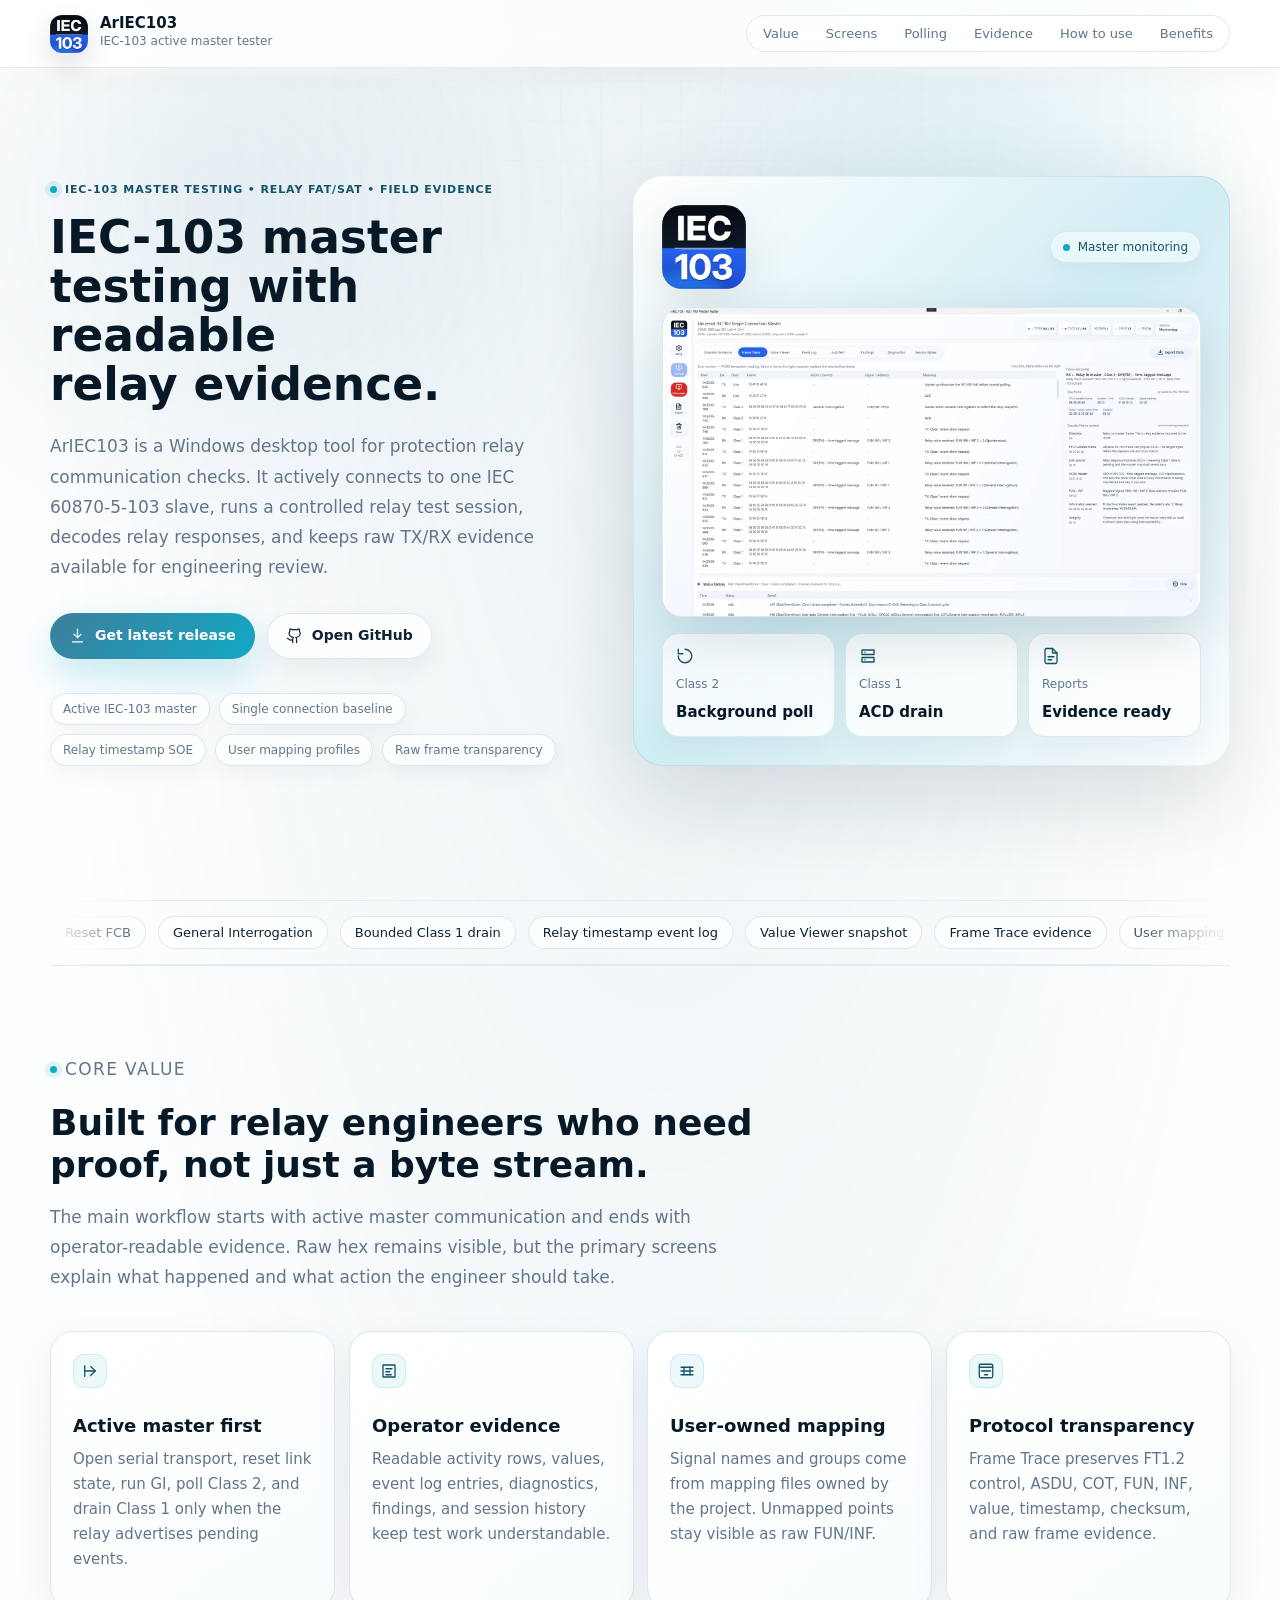
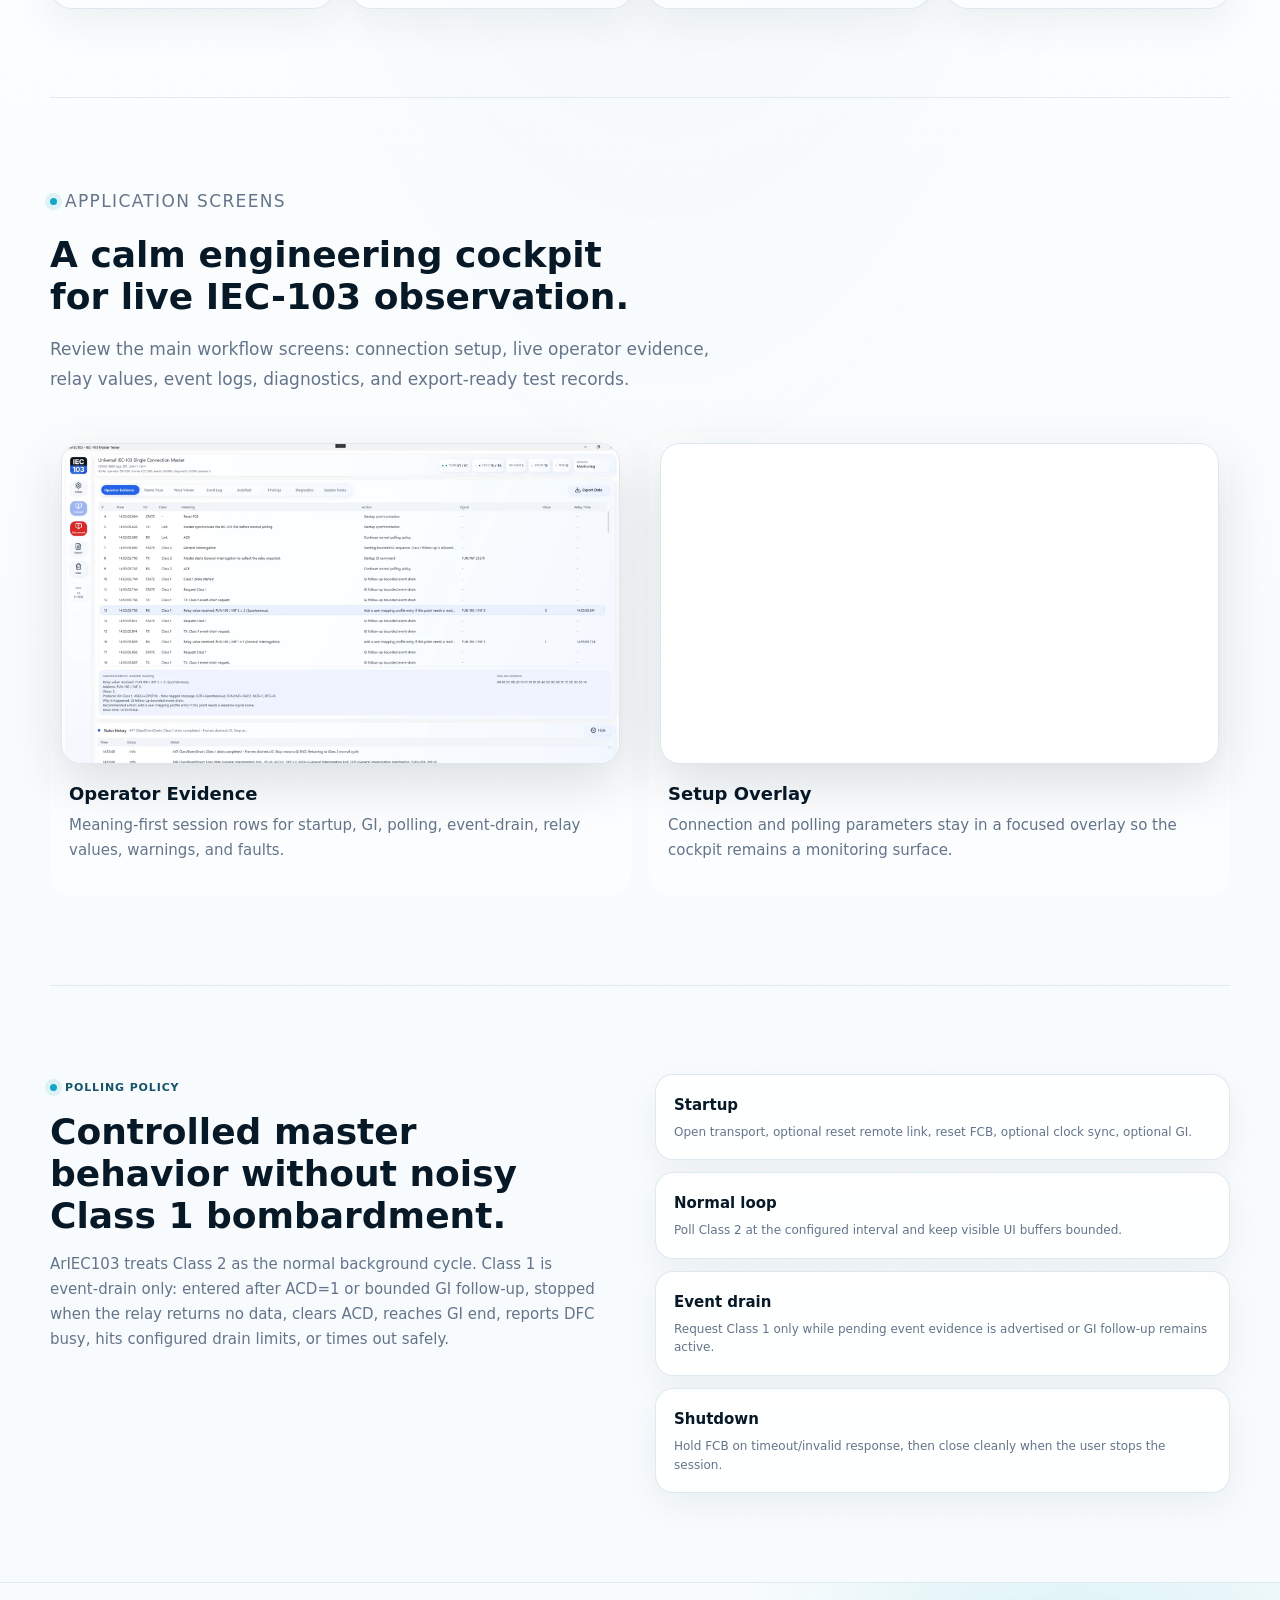
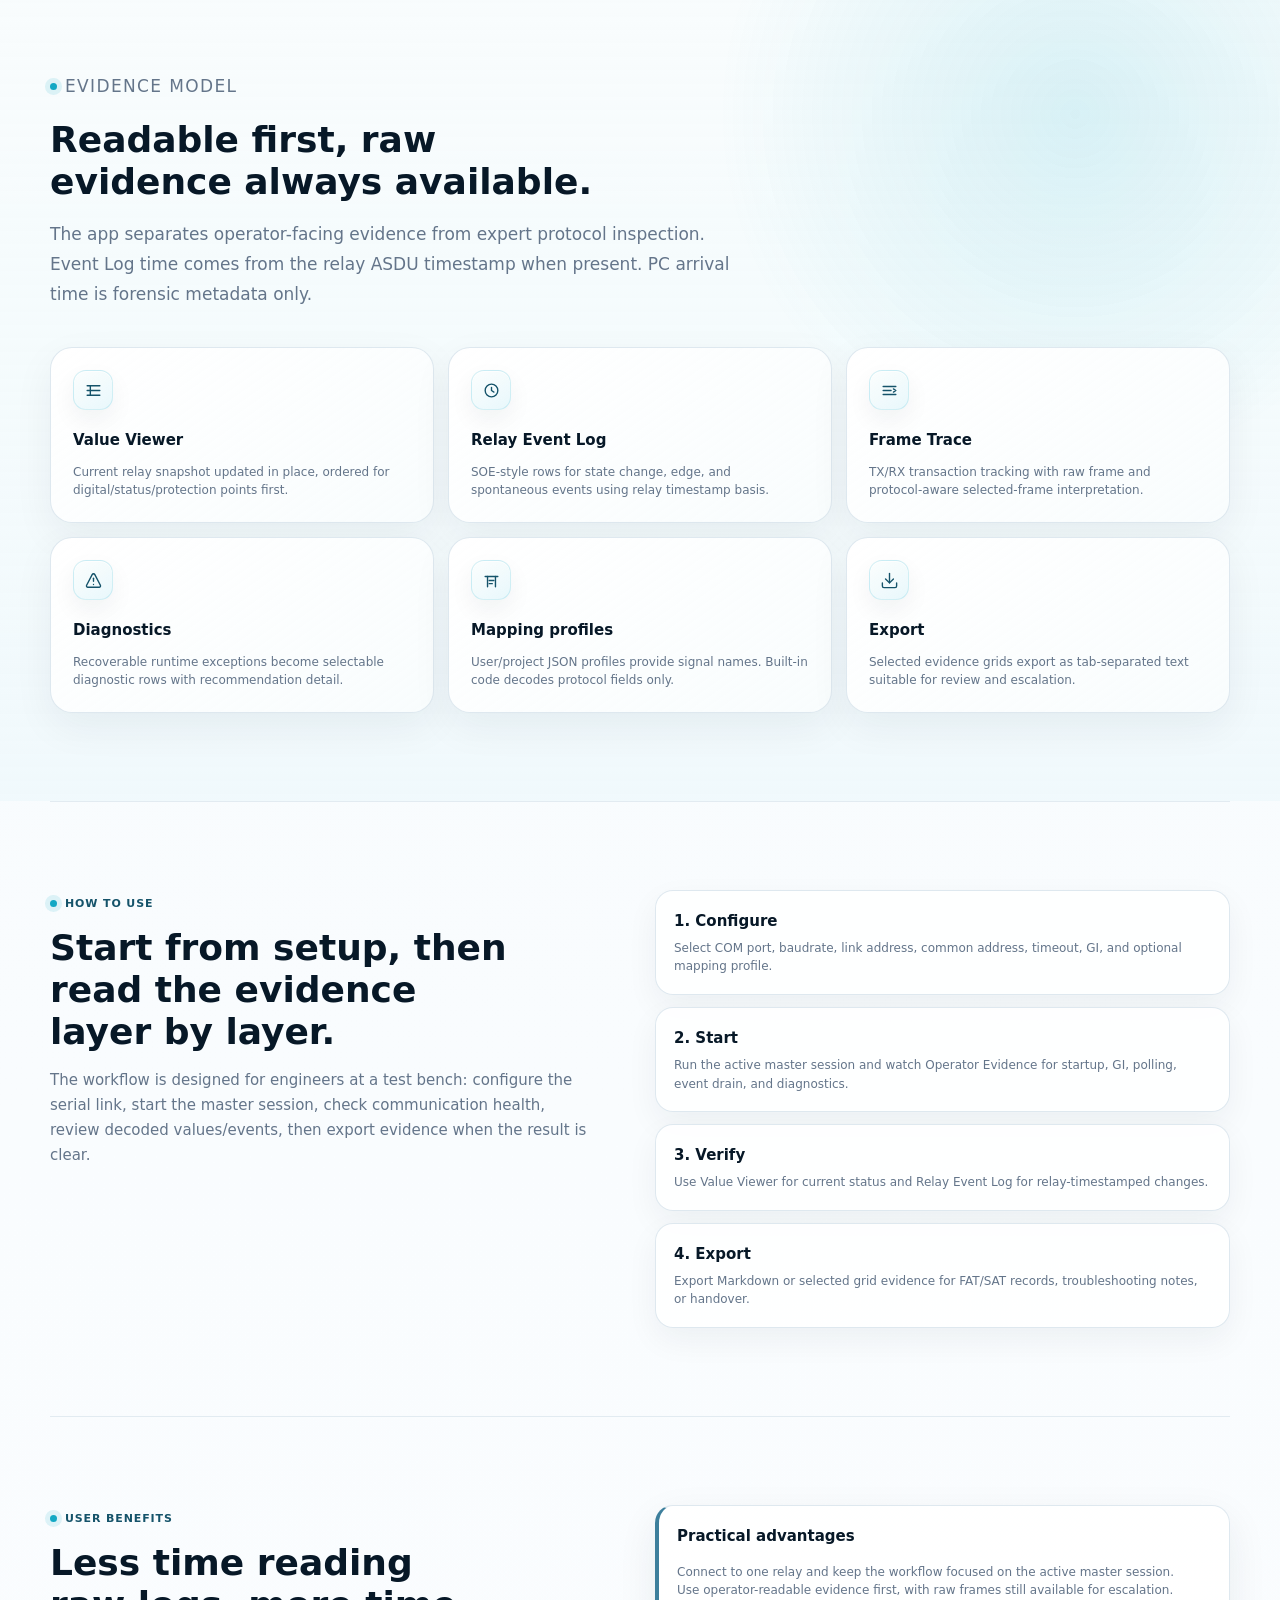
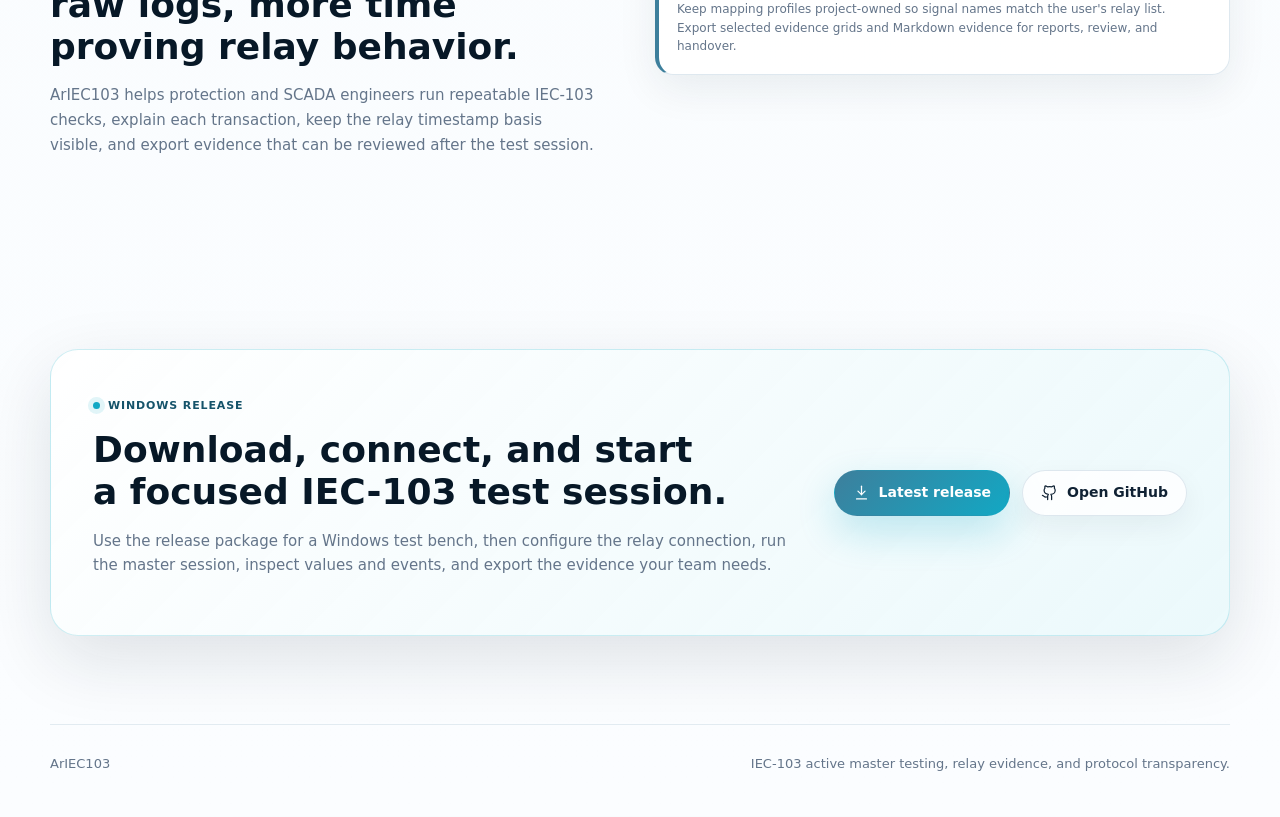
==== docs/index.html @ ba6af194 "fix deploy github" ====
<!-- Copyright 2026 Ari Sulistiono
     SPDX-License-Identifier: Apache-2.0 -->
<!doctype html>
<html lang="en">
  <head>
    <meta charset="utf-8" />
    <meta name="viewport" content="width=device-width, initial-scale=1" />
    <title>ArIEC103 IEC 60870-5-103 Active Master Tester | MasArray</title>
    <meta
      name="description"
      content="IEC 60870-5-103 active master tester and analyzer for protection relay FAT/SAT evidence, controlled polling, user mapping, readable event logs, and raw protocol transparency."
    />
    <meta name="author" content="MasArray" />
    <meta name="creator" content="MasArray" />
    <meta name="publisher" content="MasArray" />
    <meta name="robots" content="index, follow, max-image-preview:large" />
    <meta name="theme-color" content="#0b6f86" />
    <meta name="application-name" content="ArIEC103" />
    <link rel="icon" href="assets/brand/iec103-icon.png" />
    <link rel="apple-touch-icon" href="assets/brand/iec103-icon.png" />
    <meta property="og:type" content="website" />
    <meta property="og:site_name" content="ArIEC103" />
    <meta property="og:title" content="ArIEC103 IEC 60870-5-103 Active Master Tester" />
    <meta property="og:description" content="IEC-103 master testing with readable operator evidence, relay timestamped event logs, frame trace transparency, and user-owned mapping profiles." />
    <meta property="og:image" content="assets/screenshots/ariec103-screen-02.webp" />
    <meta name="twitter:card" content="summary_large_image" />
    <meta name="twitter:title" content="ArIEC103 Active IEC-103 Master Tester" />
    <meta name="twitter:description" content="IEC-103 active master tester and analyzer for relay FAT/SAT evidence." />
    <meta name="twitter:image" content="assets/screenshots/ariec103-screen-02.webp" />
    <link rel="stylesheet" href="styles.css" />
    <script src="script.js" defer></script>
    <script type="application/ld+json">
      {
        "@context": "https://schema.org",
        "@type": "SoftwareApplication",
        "name": "ArIEC103",
        "alternateName": "IEC 60870-5-103 Active Master Tester",
        "description": "IEC 60870-5-103 active master tester and analyzer for protection relay communication checks, FAT/SAT evidence, user mapping profiles, readable event logs, and raw frame transparency.",
        "url": "https://masarray.github.io/ArIEC103/",
        "codeRepository": "https://github.com/masarray/ArIEC103",
        "downloadUrl": "https://github.com/masarray/ArIEC103/releases/latest",
        "operatingSystem": "Windows",
        "applicationCategory": "DeveloperApplication",
        "license": "https://github.com/masarray/ArIEC103/blob/main/LICENSE",
        "author": {
          "@type": "Organization",
          "name": "MasArray",
          "url": "https://github.com/masarray"
        },
        "publisher": {
          "@type": "Organization",
          "name": "MasArray",
          "url": "https://github.com/masarray"
        },
        "offers": {
          "@type": "Offer",
          "price": "0",
          "priceCurrency": "USD",
          "url": "https://github.com/masarray/ArIEC103/releases/latest"
        },
        "screenshot": [
          "https://masarray.github.io/ArIEC103/assets/screenshots/ariec103-screen-02.webp",
          "https://masarray.github.io/ArIEC103/assets/screenshots/ariec103-screen-01.webp",
          "https://masarray.github.io/ArIEC103/assets/screenshots/ariec103-screen-05.webp"
        ],
        "keywords": [
          "IEC 60870-5-103 tester",
          "IEC-103 master tester",
          "protection relay FAT",
          "SCADA protocol analyzer",
          "FT1.2 frame trace",
          "relay event log",
          "IEC-103 protocol tool"
        ]
      }
    </script>
  </head>
  <body>
    <div class="ambient-grid" aria-hidden="true"></div>
    <header class="site-header">
      <a class="brand" href="#top" aria-label="ArIEC103 home">
        <img src="assets/brand/iec103-icon.png" width="44" height="44" alt="" />
        <span>
          <strong>ArIEC103</strong>
          <small>IEC-103 active master tester</small>
        </span>
      </a>
      <nav class="nav-links" aria-label="Main navigation">
        <a href="#value">Value</a>
        <a href="#screens">Screens</a>
        <a href="#polling">Polling</a>
        <a href="#evidence">Evidence</a>
        <a href="#how-to-use">How to use</a>
        <a href="#benefits">Benefits</a>
      </nav>
    </header>

    <main id="top">
      <section class="hero">
        <div class="hero-copy reveal">
          <p class="eyebrow">IEC-103 master testing &bull; relay FAT/SAT &bull; field evidence</p>
          <h1>IEC-103 master testing with readable relay evidence.</h1>
          <p class="lead">
            ArIEC103 is a Windows desktop tool for protection relay communication checks.
            It actively connects to one IEC 60870-5-103 slave, runs a controlled
            relay test session, decodes relay responses, and keeps raw TX/RX
            evidence available for engineering review.
          </p>
          <div class="hero-actions">
            <a class="button primary" href="https://github.com/masarray/ArIEC103/releases/latest">
              <svg class="button-icon" viewBox="0 0 24 24" aria-hidden="true"><path d="M12 3v12"/><path d="m7 10 5 5 5-5"/><path d="M5 21h14"/></svg>
              <span>Get latest release</span>
            </a>
            <a class="button secondary" href="https://github.com/masarray/ArIEC103">
              <svg class="button-icon" viewBox="0 0 24 24" aria-hidden="true"><path d="M15 22v-4a4.8 4.8 0 0 0-1-3.5c3 0 6-2 6-5.5a4.4 4.4 0 0 0-1.2-3.1 4.1 4.1 0 0 0-.1-3.1s-1-.3-3.4 1.2a11.5 11.5 0 0 0-6.2 0C6.7 2.5 5.7 2.8 5.7 2.8a4.1 4.1 0 0 0-.1 3.1A4.4 4.4 0 0 0 4.4 9c0 3.5 3 5.5 6 5.5A4.8 4.8 0 0 0 9.4 18v4"/><path d="M9 18c-4.5 2-5-2-7-2"/></svg>
              <span>Open GitHub</span>
            </a>
          </div>
          <div class="trust-strip" aria-label="Core product capabilities">
            <span>Active IEC-103 master</span>
            <span>Single connection baseline</span>
            <span>Relay timestamp SOE</span>
            <span>User mapping profiles</span>
            <span>Raw frame transparency</span>
          </div>
        </div>

        <aside class="hero-panel reveal delay-1 interactive-surface" aria-label="ArIEC103 application preview">
          <div class="hero-panel-top">
            <img class="panel-logo" src="assets/brand/iec103-icon.png" width="120" height="120" alt="ArIEC103 logo" />
            <span class="live-pill">Master monitoring</span>
          </div>
          <button class="screen-frame featured-screen zoom-trigger" type="button" data-full="assets/screenshots/ariec103-screen-02.webp" data-title="Line Monitor Cockpit">
            <img src="assets/screenshots/ariec103-screen-02.webp" width="1800" height="1080" alt="ArIEC103 line monitor cockpit screenshot" decoding="async" fetchpriority="high" />
          </button>
          <div class="metric-row">
            <div><svg class="metric-icon" viewBox="0 0 24 24" aria-hidden="true"><path d="M3 12a9 9 0 1 0 9-9"/><path d="M3 3v6h6"/></svg><span>Class 2</span><strong>Background poll</strong></div>
            <div><svg class="metric-icon" viewBox="0 0 24 24" aria-hidden="true"><path d="M4 4h16v6H4z"/><path d="M4 14h16v6H4z"/><path d="M8 7h.01"/><path d="M8 17h.01"/></svg><span>Class 1</span><strong>ACD drain</strong></div>
            <div><svg class="metric-icon" viewBox="0 0 24 24" aria-hidden="true"><path d="M14 2H6a2 2 0 0 0-2 2v16a2 2 0 0 0 2 2h12a2 2 0 0 0 2-2V8z"/><path d="M14 2v6h6"/><path d="M8 13h8"/><path d="M8 17h5"/></svg><span>Reports</span><strong>Evidence ready</strong></div>
          </div>
        </aside>
      </section>

      <section class="ticker" aria-label="Workflow highlights">
        <div class="ticker-track">
          <span>Reset FCB</span>
          <span>General Interrogation</span>
          <span>Bounded Class 1 drain</span>
          <span>Relay timestamp event log</span>
          <span>Value Viewer snapshot</span>
          <span>Frame Trace evidence</span>
          <span>User mapping import</span>
          <span>Export selected evidence</span>
          <span>Reset FCB</span>
          <span>General Interrogation</span>
          <span>Bounded Class 1 drain</span>
          <span>Relay timestamp event log</span>
          <span>Value Viewer snapshot</span>
          <span>Frame Trace evidence</span>
          <span>User mapping import</span>
          <span>Export selected evidence</span>
        </div>
      </section>

      <section class="section value-section" id="value">
        <div class="section-heading reveal">
          <p class="eyebrow">Core value</p>
          <h2>Built for relay engineers who need proof, not just a byte stream.</h2>
          <p>
            The main workflow starts with active master communication and ends with
            operator-readable evidence. Raw hex remains visible, but the primary
            screens explain what happened and what action the engineer should take.
          </p>
        </div>
        <div class="value-grid">
          <article class="value-card reveal interactive-surface">
            <span class="value-icon"><svg viewBox="0 0 24 24" aria-hidden="true"><path d="M5 12h14"/><path d="m13 6 6 6-6 6"/><path d="M5 5v14"/></svg></span>
            <h3>Active master first</h3>
            <p>Open serial transport, reset link state, run GI, poll Class 2, and drain Class 1 only when the relay advertises pending events.</p>
          </article>
          <article class="value-card reveal delay-1 interactive-surface">
            <span class="value-icon"><svg viewBox="0 0 24 24" aria-hidden="true"><path d="M4 4h16v16H4z"/><path d="M8 9h8"/><path d="M8 13h5"/><path d="M8 17h7"/></svg></span>
            <h3>Operator evidence</h3>
            <p>Readable activity rows, values, event log entries, diagnostics, findings, and session history keep test work understandable.</p>
          </article>
          <article class="value-card reveal delay-2 interactive-surface">
            <span class="value-icon"><svg viewBox="0 0 24 24" aria-hidden="true"><path d="M4 7h16"/><path d="M4 12h16"/><path d="M4 17h16"/><path d="M8 7v10"/><path d="M16 7v10"/></svg></span>
            <h3>User-owned mapping</h3>
            <p>Signal names and groups come from mapping files owned by the project. Unmapped points stay visible as raw FUN/INF.</p>
          </article>
          <article class="value-card reveal delay-3 interactive-surface">
            <span class="value-icon"><svg viewBox="0 0 24 24" aria-hidden="true"><path d="M3 7h18"/><path d="M6 12h12"/><path d="M10 17h4"/><path d="M5 3h14a2 2 0 0 1 2 2v14a2 2 0 0 1-2 2H5a2 2 0 0 1-2-2V5a2 2 0 0 1 2-2Z"/></svg></span>
            <h3>Protocol transparency</h3>
            <p>Frame Trace preserves FT1.2 control, ASDU, COT, FUN, INF, value, timestamp, checksum, and raw frame evidence.</p>
          </article>
        </div>
      </section>

      <section class="section" id="screens">
        <div class="section-heading reveal">
          <p class="eyebrow">Application screens</p>
          <h2>A calm engineering cockpit for live IEC-103 observation.</h2>
          <p>
            Review the main workflow screens: connection setup, live operator evidence,
            relay values, event logs, diagnostics, and export-ready test records.
          </p>
        </div>
        <div class="screen-grid">
          <article class="reveal interactive-surface screen-card">
            <button class="screen-frame zoom-trigger" type="button" data-full="assets/screenshots/ariec103-screen-01.webp" data-title="Operator Evidence">
              <img src="assets/screenshots/ariec103-screen-01.webp" width="1800" height="1080" alt="Operator evidence grid screenshot" loading="lazy" decoding="async" />
            </button>
            <h3>Operator Evidence</h3>
            <p>Meaning-first session rows for startup, GI, polling, event-drain, relay values, warnings, and faults.</p>
          </article>
          <article class="reveal delay-1 interactive-surface screen-card">
            <button class="screen-frame zoom-trigger" type="button" data-full="assets/screenshots/ariec103-screen-05.webp" data-title="Connection Setup">
              <img src="assets/screenshots/ariec103-screen-05.webp" width="1800" height="1080" alt="Connection setup overlay screenshot" loading="lazy" decoding="async" />
            </button>
            <h3>Setup Overlay</h3>
            <p>Connection and polling parameters stay in a focused overlay so the cockpit remains a monitoring surface.</p>
          </article>
        </div>
      </section>

      <section class="section split" id="polling">
        <div class="reveal">
          <p class="eyebrow">Polling policy</p>
          <h2>Controlled master behavior without noisy Class 1 bombardment.</h2>
          <p>
            ArIEC103 treats Class 2 as the normal background cycle. Class 1 is
            event-drain only: entered after ACD=1 or bounded GI follow-up, stopped
            when the relay returns no data, clears ACD, reaches GI end, reports DFC
            busy, hits configured drain limits, or times out safely.
          </p>
        </div>
        <div class="report-list reveal delay-1" aria-label="Polling workflow">
          <div class="interactive-surface"><strong>Startup</strong><span>Open transport, optional reset remote link, reset FCB, optional clock sync, optional GI.</span></div>
          <div class="interactive-surface"><strong>Normal loop</strong><span>Poll Class 2 at the configured interval and keep visible UI buffers bounded.</span></div>
          <div class="interactive-surface"><strong>Event drain</strong><span>Request Class 1 only while pending event evidence is advertised or GI follow-up remains active.</span></div>
          <div class="interactive-surface"><strong>Shutdown</strong><span>Hold FCB on timeout/invalid response, then close cleanly when the user stops the session.</span></div>
        </div>
      </section>

      <section class="section evidence-band" id="evidence">
        <div class="section-heading reveal">
          <p class="eyebrow">Evidence model</p>
          <h2>Readable first, raw evidence always available.</h2>
          <p>
            The app separates operator-facing evidence from expert protocol
            inspection. Event Log time comes from the relay ASDU timestamp when
            present. PC arrival time is forensic metadata only.
          </p>
        </div>
        <div class="evidence-grid">
          <div class="evidence-card reveal interactive-surface">
            <span class="evidence-icon"><svg viewBox="0 0 24 24" aria-hidden="true"><path d="M4 6h16"/><path d="M4 12h16"/><path d="M4 18h16"/><path d="M8 6v12"/></svg></span>
            <strong>Value Viewer</strong>
            <span>Current relay snapshot updated in place, ordered for digital/status/protection points first.</span>
          </div>
          <div class="evidence-card reveal delay-1 interactive-surface">
            <span class="evidence-icon"><svg viewBox="0 0 24 24" aria-hidden="true"><circle cx="12" cy="12" r="8"/><path d="M12 8v4l3 2"/></svg></span>
            <strong>Relay Event Log</strong>
            <span>SOE-style rows for state change, edge, and spontaneous events using relay timestamp basis.</span>
          </div>
          <div class="evidence-card reveal delay-2 interactive-surface">
            <span class="evidence-icon"><svg viewBox="0 0 24 24" aria-hidden="true"><path d="M4 7h16"/><path d="M4 12h10"/><path d="M4 17h16"/><path d="m17 10 3 2-3 2"/></svg></span>
            <strong>Frame Trace</strong>
            <span>TX/RX transaction tracking with raw frame and protocol-aware selected-frame interpretation.</span>
          </div>
          <div class="evidence-card reveal interactive-surface">
            <span class="evidence-icon"><svg viewBox="0 0 24 24" aria-hidden="true"><path d="M12 9v4"/><path d="M12 17h.01"/><path d="M10.3 4.6 3.3 18a1.8 1.8 0 0 0 1.6 2.6h14.2a1.8 1.8 0 0 0 1.6-2.6l-7-13.4a1.9 1.9 0 0 0-3.4 0Z"/></svg></span>
            <strong>Diagnostics</strong>
            <span>Recoverable runtime exceptions become selectable diagnostic rows with recommendation detail.</span>
          </div>
          <div class="evidence-card reveal delay-1 interactive-surface">
            <span class="evidence-icon"><svg viewBox="0 0 24 24" aria-hidden="true"><path d="M4 7h16"/><path d="M7 7v13"/><path d="M17 7v13"/><path d="M9 12h6"/><path d="M9 16h4"/></svg></span>
            <strong>Mapping profiles</strong>
            <span>User/project JSON profiles provide signal names. Built-in code decodes protocol fields only.</span>
          </div>
          <div class="evidence-card reveal delay-2 interactive-surface">
            <span class="evidence-icon"><svg viewBox="0 0 24 24" aria-hidden="true"><path d="M21 15v4a2 2 0 0 1-2 2H5a2 2 0 0 1-2-2v-4"/><path d="M7 10l5 5 5-5"/><path d="M12 15V3"/></svg></span>
            <strong>Export</strong>
            <span>Selected evidence grids export as tab-separated text suitable for review and escalation.</span>
          </div>
        </div>
      </section>

      <section class="section split" id="how-to-use">
        <div class="reveal">
          <p class="eyebrow">How to use</p>
          <h2>Start from setup, then read the evidence layer by layer.</h2>
          <p>
            The workflow is designed for engineers at a test bench: configure the
            serial link, start the master session, check communication health, review
            decoded values/events, then export evidence when the result is clear.
          </p>
        </div>
        <div class="report-list reveal delay-1" aria-label="Usage workflow">
          <div class="interactive-surface"><strong>1. Configure</strong><span>Select COM port, baudrate, link address, common address, timeout, GI, and optional mapping profile.</span></div>
          <div class="interactive-surface"><strong>2. Start</strong><span>Run the active master session and watch Operator Evidence for startup, GI, polling, event drain, and diagnostics.</span></div>
          <div class="interactive-surface"><strong>3. Verify</strong><span>Use Value Viewer for current status and Relay Event Log for relay-timestamped changes.</span></div>
          <div class="interactive-surface"><strong>4. Export</strong><span>Export Markdown or selected grid evidence for FAT/SAT records, troubleshooting notes, or handover.</span></div>
        </div>
      </section>

      <section class="section compliance" id="benefits">
        <div class="reveal">
          <p class="eyebrow">User benefits</p>
          <h2>Less time reading raw logs, more time proving relay behavior.</h2>
          <p>
            ArIEC103 helps protection and SCADA engineers run repeatable IEC-103
            checks, explain each transaction, keep the relay timestamp basis visible,
            and export evidence that can be reviewed after the test session.
          </p>
        </div>
        <div class="notice reveal delay-1">
          <strong>Practical advantages</strong>
          <span>Connect to one relay and keep the workflow focused on the active master session.</span>
          <span>Use operator-readable evidence first, with raw frames still available for escalation.</span>
          <span>Keep mapping profiles project-owned so signal names match the user's relay list.</span>
          <span>Export selected evidence grids and Markdown evidence for reports, review, and handover.</span>
        </div>
      </section>

      <section class="section download-band" id="download">
        <div class="download-card reveal interactive-surface">
          <div>
            <p class="eyebrow">Windows release</p>
            <h2>Download, connect, and start a focused IEC-103 test session.</h2>
            <p>
              Use the release package for a Windows test bench, then configure the
              relay connection, run the master session, inspect values and events,
              and export the evidence your team needs.
            </p>
          </div>
          <div class="download-actions">
            <a class="button primary" href="https://github.com/masarray/ArIEC103/releases/latest">
              <svg class="button-icon" viewBox="0 0 24 24" aria-hidden="true"><path d="M12 3v12"/><path d="m7 10 5 5 5-5"/><path d="M5 21h14"/></svg>
              <span>Latest release</span>
            </a>
            <a class="button secondary" href="https://github.com/masarray/ArIEC103">
              <svg class="button-icon" viewBox="0 0 24 24" aria-hidden="true"><path d="M15 22v-4a4.8 4.8 0 0 0-1-3.5c3 0 6-2 6-5.5a4.4 4.4 0 0 0-1.2-3.1 4.1 4.1 0 0 0-.1-3.1s-1-.3-3.4 1.2a11.5 11.5 0 0 0-6.2 0C6.7 2.5 5.7 2.8 5.7 2.8a4.1 4.1 0 0 0-.1 3.1A4.4 4.4 0 0 0 4.4 9c0 3.5 3 5.5 6 5.5A4.8 4.8 0 0 0 9.4 18v4"/><path d="M9 18c-4.5 2-5-2-7-2"/></svg>
              <span>Open GitHub</span>
            </a>
          </div>
        </div>
      </section>
    </main>

    <dialog class="lightbox" aria-label="Screenshot preview">
      <button class="lightbox-close" type="button" aria-label="Close preview">Close</button>
      <figure>
        <img alt="" />
        <figcaption></figcaption>
      </figure>
    </dialog>

    <footer class="site-footer">
      <span>ArIEC103</span>
      <span>IEC-103 active master testing, relay evidence, and protocol transparency.</span>
    </footer>
  </body>
</html>
---- docs/styles.css ----
/* Copyright 2026 Ari Sulistiono
   SPDX-License-Identifier: Apache-2.0 */
:root {
  color-scheme: light;
  --bg: #fbfdff;
  --surface: #ffffff;
  --surface-soft: #f4f8fb;
  --brand: #3d7f9c;
  --brand-2: #12a8c4;
  --brand-soft: #edf8fb;
  --brand-ink: #15536a;
  --ink: #102234;
  --ink-strong: #071827;
  --muted: #64758a;
  --muted-2: #8a98a8;
  --hairline: #dce7ee;
  --hairline-2: #cbdbe5;
  --shadow-soft: 0 18px 60px rgba(15, 34, 52, 0.08);
  --shadow-panel: 0 32px 90px rgba(15, 34, 52, 0.14);
  --radius: 18px;
  --radius-lg: 28px;
  --ease: cubic-bezier(0.16, 1, 0.3, 1);
  --spring: cubic-bezier(0.22, 1.25, 0.36, 1);
}

* {
  box-sizing: border-box;
}

html {
  scroll-behavior: smooth;
  text-rendering: optimizeLegibility;
}

body {
  margin: 0;
  min-height: 100vh;
  overflow-x: hidden;
  background:
    radial-gradient(70% 52% at 52% 0%, rgba(61, 127, 156, 0.10), transparent 72%),
    linear-gradient(180deg, #ffffff 0%, #f7fbfd 54%, #fbfdff 100%);
  color: var(--ink);
  font-family: Aptos, Inter, ui-sans-serif, system-ui, -apple-system, BlinkMacSystemFont, "Segoe UI", sans-serif;
  font-size: 15px;
  font-weight: 400;
  line-height: 1.66;
  -webkit-font-smoothing: antialiased;
}

a {
  color: inherit;
}

button {
  font: inherit;
}

svg {
  display: block;
  fill: none;
  stroke: currentColor;
  stroke-linecap: round;
  stroke-linejoin: round;
  stroke-width: 1.75;
}

section[id] {
  scroll-margin-top: 92px;
}

.ambient-grid {
  position: fixed;
  inset: 0;
  z-index: -3;
  pointer-events: none;
  opacity: 0.28;
  background-image:
    linear-gradient(rgba(61, 127, 156, 0.055) 1px, transparent 1px),
    linear-gradient(90deg, rgba(61, 127, 156, 0.055) 1px, transparent 1px);
  background-size: 40px 40px;
  mask-image: radial-gradient(55% 50% at 50% 18%, #000, transparent 78%);
}

.site-header {
  position: fixed;
  inset-inline: 0;
  top: 0;
  z-index: 40;
  display: flex;
  align-items: center;
  justify-content: space-between;
  gap: 18px;
  height: 68px;
  padding: 0 max(24px, calc((100vw - 1180px) / 2));
  border-bottom: 1px solid rgba(220, 231, 238, 0.78);
  background: rgba(255, 255, 255, 0.74);
  backdrop-filter: blur(20px) saturate(1.14);
  box-shadow: 0 8px 28px rgba(15, 34, 52, 0.04);
}

.brand {
  display: inline-flex;
  align-items: center;
  gap: 12px;
  min-width: 0;
  text-decoration: none;
}

.brand img {
  width: 38px;
  height: 38px;
  border-radius: 12px;
  box-shadow: 0 12px 28px rgba(15, 34, 52, 0.14);
  transition: transform 520ms var(--spring), box-shadow 520ms var(--ease);
}

.brand:hover img {
  transform: translateY(-2px) rotate(-1.5deg);
  box-shadow: 0 16px 34px rgba(15, 34, 52, 0.18);
}

.brand strong,
.brand small {
  display: block;
  white-space: nowrap;
}

.brand strong {
  color: var(--ink-strong);
  font-size: 15px;
  font-weight: 620;
  line-height: 1.1;
}

.brand small {
  color: var(--muted);
  font-size: 12px;
  font-weight: 450;
}

.nav-links {
  display: inline-flex;
  align-items: center;
  gap: 3px;
  border: 1px solid rgba(220, 231, 238, 0.92);
  border-radius: 999px;
  background: rgba(255, 255, 255, 0.64);
  padding: 4px;
}

.nav-links a {
  border-radius: 999px;
  padding: 7px 12px;
  color: var(--muted);
  font-size: 13px;
  font-weight: 520;
  line-height: 1;
  text-decoration: none;
  transition: background 220ms var(--ease), color 220ms var(--ease), transform 220ms var(--ease);
}

.nav-links a:hover {
  background: var(--surface-soft);
  color: var(--ink);
  transform: translateY(-1px);
}

main {
  width: min(1180px, calc(100vw - 48px));
  margin-inline: auto;
}

.hero {
  position: relative;
  display: grid;
  grid-template-columns: minmax(0, 0.93fr) minmax(420px, 1.07fr);
  gap: clamp(34px, 5vw, 76px);
  align-items: center;
  min-height: 100vh;
  padding: 118px 0 76px;
}

.hero::before {
  content: "";
  position: absolute;
  inset: 76px -12vw auto;
  height: 56%;
  z-index: -1;
  background:
    radial-gradient(circle at 72% 34%, rgba(18, 168, 196, 0.13), transparent 28%),
    radial-gradient(circle at 22% 26%, rgba(61, 127, 156, 0.10), transparent 32%);
  filter: blur(6px);
}

.hero-copy,
.hero-panel {
  min-width: 0;
}

.hero-copy {
  max-width: 620px;
}

.eyebrow {
  display: inline-flex;
  align-items: center;
  gap: 8px;
  margin: 0 0 18px;
  color: var(--brand-ink);
  font-size: 11px;
  font-weight: 560;
  letter-spacing: 0.08em;
  line-height: 1;
  text-transform: uppercase;
}

.eyebrow::before {
  content: "";
  width: 7px;
  height: 7px;
  border-radius: 999px;
  background: var(--brand-2);
  box-shadow: 0 0 0 5px rgba(18, 168, 196, 0.12);
}

h1,
h2,
h3,
p {
  margin-top: 0;
}

h1,
h2,
h3 {
  color: var(--ink-strong);
  letter-spacing: 0;
  text-wrap: balance;
}

h1 {
  max-width: 650px;
  margin-bottom: 22px;
  font-size: clamp(34px, 3.55vw, 48px);
  font-weight: 560;
  line-height: 1.08;
}

h2 {
  margin-bottom: 16px;
  font-size: clamp(28px, 3vw, 36px);
  font-weight: 560;
  line-height: 1.16;
}

h3 {
  margin-bottom: 10px;
  font-size: 18px;
  font-weight: 560;
  line-height: 1.28;
}

p {
  color: var(--muted);
}

.lead,
.section-heading p {
  max-width: 680px;
  color: var(--muted);
  font-size: 17px;
  font-weight: 400;
  line-height: 1.78;
}

.hero-actions {
  display: flex;
  flex-wrap: wrap;
  gap: 12px;
  margin-top: 30px;
}

.button {
  position: relative;
  isolation: isolate;
  display: inline-flex;
  align-items: center;
  justify-content: center;
  min-height: 46px;
  overflow: hidden;
  border: 1px solid transparent;
  border-radius: 999px;
  gap: 9px;
  padding: 0 18px;
  font-size: 14px;
  font-weight: 560;
  text-decoration: none;
  transition: transform 260ms var(--spring), box-shadow 260ms var(--ease), border-color 260ms var(--ease), background 260ms var(--ease);
}

.button-icon {
  width: 17px;
  height: 17px;
  flex: 0 0 auto;
}

.button::after {
  content: "";
  position: absolute;
  inset: 0;
  z-index: -1;
  transform: translateX(-120%);
  background: linear-gradient(90deg, transparent, rgba(255, 255, 255, 0.34), transparent);
  transition: transform 760ms var(--ease);
}

.button:hover {
  transform: translateY(-2px);
}

.button:hover::after {
  transform: translateX(120%);
}

.button.primary {
  background: linear-gradient(135deg, var(--brand), var(--brand-2));
  color: #fff;
  box-shadow: 0 16px 38px rgba(18, 168, 196, 0.24);
}

.button.secondary {
  border-color: rgba(220, 231, 238, 0.96);
  background: rgba(255, 255, 255, 0.82);
  color: var(--ink);
  box-shadow: 0 10px 28px rgba(15, 34, 52, 0.06);
}

.trust-strip {
  display: flex;
  flex-wrap: wrap;
  gap: 9px;
  margin-top: 34px;
}

.trust-strip span,
.live-pill {
  display: inline-flex;
  align-items: center;
  border: 1px solid rgba(220, 231, 238, 0.96);
  border-radius: 999px;
  background: rgba(255, 255, 255, 0.76);
  color: var(--muted);
  font-size: 12px;
  font-weight: 500;
  line-height: 1;
  padding: 9px 12px;
  box-shadow: 0 8px 22px rgba(15, 34, 52, 0.045);
}

.live-pill {
  color: var(--brand-ink);
  background: #e8f8fb;
}

.live-pill::before {
  content: "";
  width: 7px;
  height: 7px;
  margin-right: 8px;
  border-radius: 999px;
  background: var(--brand-2);
  animation: pulseDot 1.8s ease-in-out infinite;
}

.hero-panel {
  position: relative;
  border: 1px solid rgba(220, 231, 238, 0.92);
  border-radius: 30px;
  padding: clamp(16px, 2.8vw, 28px);
  background:
    linear-gradient(145deg, rgba(255, 255, 255, 0.98), rgba(242, 249, 252, 0.90)),
    var(--surface);
  box-shadow: var(--shadow-panel);
}

.hero-panel::before {
  content: "";
  position: absolute;
  inset: -1px;
  z-index: -1;
  border-radius: inherit;
  background: linear-gradient(135deg, rgba(255,255,255,0.9), rgba(18,168,196,0.18), rgba(255,255,255,0.5));
}

.hero-panel-top {
  display: flex;
  align-items: center;
  justify-content: space-between;
  gap: 18px;
  margin-bottom: 18px;
}

.panel-logo {
  width: 84px;
  max-width: 30%;
  height: auto;
  border-radius: 20px;
  filter: drop-shadow(0 16px 24px rgba(15, 34, 52, 0.10));
}

.screen-frame {
  appearance: none;
  position: relative;
  display: block;
  width: 100%;
  aspect-ratio: 16 / 9.2;
  overflow: hidden;
  border: 1px solid var(--hairline);
  border-radius: 20px;
  background: #fff;
  box-shadow: 0 18px 52px rgba(15, 34, 52, 0.14);
  cursor: zoom-in;
  line-height: 0;
  padding: 0;
  text-align: left;
}

.screen-frame::after {
  content: "Click to enlarge";
  position: absolute;
  right: 12px;
  top: 12px;
  z-index: 2;
  border: 1px solid rgba(255, 255, 255, 0.44);
  border-radius: 999px;
  background: rgba(7, 24, 39, 0.66);
  color: #fff;
  font-size: 11px;
  font-weight: 500;
  line-height: 1;
  opacity: 0;
  padding: 8px 10px;
  transform: translateY(-6px);
  transition: opacity 260ms var(--ease), transform 260ms var(--ease);
}

.screen-frame:hover::after {
  opacity: 1;
  transform: translateY(0);
}

.screen-frame img {
  position: absolute;
  inset: 0;
  z-index: 1;
  display: block;
  width: 100%;
  height: 100%;
  object-fit: cover;
  object-position: left top;
  transition: transform 760ms var(--spring), filter 420ms var(--ease);
}

.screen-frame:hover img {
  transform: scale(1.025);
  filter: saturate(1.04) contrast(1.015);
}

.metric-row {
  display: grid;
  grid-template-columns: repeat(3, minmax(0, 1fr));
  gap: 10px;
  margin-top: 16px;
}

.metric-row div {
  min-height: 76px;
  border: 1px solid rgba(220, 231, 238, 0.94);
  border-radius: 17px;
  padding: 13px;
  background: rgba(255, 255, 255, 0.78);
  box-shadow: 0 12px 28px rgba(15, 34, 52, 0.045);
}

.metric-icon {
  width: 18px;
  height: 18px;
  margin-bottom: 10px;
  color: var(--brand-ink);
}

.metric-row span,
.report-list span,
.notice span,
.evidence-card > span:not(.evidence-icon) {
  display: block;
  color: var(--muted);
  font-size: 12px;
  font-weight: 400;
  line-height: 1.55;
}

.metric-row strong {
  display: block;
  margin-top: 8px;
  color: var(--ink-strong);
  font-size: 15px;
  font-weight: 560;
  line-height: 1.4;
}

.ticker {
  overflow: hidden;
  border-block: 1px solid rgba(220, 231, 238, 0.74);
  padding: 15px 0;
  mask-image: linear-gradient(90deg, transparent, #000 10%, #000 90%, transparent);
}

.ticker-track {
  display: flex;
  width: max-content;
  gap: 12px;
  animation: marquee 34s linear infinite;
}

.ticker-track span {
  border: 1px solid rgba(220, 231, 238, 0.94);
  border-radius: 999px;
  background: rgba(255, 255, 255, 0.72);
  color: var(--ink);
  font-size: 13px;
  font-weight: 500;
  line-height: 1;
  padding: 9px 14px;
}

.section {
  padding: 88px 0;
  border-top: 1px solid rgba(220, 231, 238, 0.80);
}

.section-heading {
  max-width: 760px;
  margin-bottom: 38px;
}

.value-grid,
.evidence-grid {
  display: grid;
  gap: 14px;
}

.value-grid {
  grid-template-columns: repeat(4, minmax(0, 1fr));
}

.evidence-grid {
  grid-template-columns: repeat(3, minmax(0, 1fr));
}

.screen-grid {
  display: grid;
  grid-template-columns: repeat(2, minmax(0, 1fr));
  gap: 18px;
}

.screen-card {
  min-width: 0;
  border: 1px solid transparent;
  border-radius: 24px;
  padding: 10px 10px 18px;
  background: rgba(255, 255, 255, 0.44);
  transition: transform 260ms var(--spring), background 260ms var(--ease), box-shadow 260ms var(--ease);
}

.screen-card:hover {
  transform: translateY(-4px);
  background: rgba(255, 255, 255, 0.80);
  box-shadow: var(--shadow-soft);
}

.screen-card h3 {
  margin: 18px 8px 8px;
}

.screen-card p {
  margin-inline: 8px;
}

.value-card,
.evidence-card {
  position: relative;
  min-width: 0;
  overflow: hidden;
  border: 1px solid rgba(220, 231, 238, 0.92);
  border-radius: 22px;
  padding: 22px;
  background:
    linear-gradient(145deg, rgba(255, 255, 255, 0.96), rgba(247, 252, 253, 0.78)),
    var(--surface);
  box-shadow: 0 14px 40px rgba(15, 34, 52, 0.06);
  transition: transform 260ms var(--spring), border-color 260ms var(--ease), box-shadow 260ms var(--ease);
}

.value-card:hover,
.evidence-card:hover {
  transform: translateY(-4px);
  border-color: rgba(18, 168, 196, 0.28);
  box-shadow: 0 24px 64px rgba(15, 34, 52, 0.10);
}

.value-card {
  min-height: 244px;
}

.evidence-card {
  min-height: 146px;
}

.value-icon {
  display: inline-flex;
  align-items: center;
  justify-content: center;
  width: 34px;
  height: 34px;
  margin-bottom: 26px;
  border-radius: 11px;
  background: var(--brand-soft);
  color: var(--brand-ink);
  box-shadow: inset 0 0 0 1px rgba(18, 168, 196, 0.14);
}

.value-icon svg {
  width: 18px;
  height: 18px;
}

.evidence-icon {
  display: grid;
  flex: 0 0 auto;
  place-items: center;
  align-items: center;
  justify-content: center;
  width: 40px;
  height: 40px;
  margin-bottom: 18px;
  border: 1px solid rgba(18, 168, 196, 0.16);
  border-radius: 13px;
  background:
    linear-gradient(145deg, rgba(255, 255, 255, 0.82), rgba(232, 248, 251, 0.92)),
    var(--brand-soft);
  color: var(--brand-ink);
  box-shadow:
    inset 0 1px 0 rgba(255, 255, 255, 0.82),
    0 10px 24px rgba(15, 34, 52, 0.055);
}

.evidence-icon svg {
  width: 19px;
  height: 19px;
}

.evidence-card strong {
  display: block;
  margin-bottom: 10px;
  color: var(--ink-strong);
  font-weight: 560;
}

.split,
.compliance {
  display: grid;
  grid-template-columns: minmax(0, 0.95fr) minmax(320px, 1fr);
  gap: clamp(28px, 5vw, 58px);
  align-items: start;
}

.report-list {
  display: grid;
  gap: 12px;
}

.report-list div,
.notice {
  border: 1px solid rgba(220, 231, 238, 0.92);
  border-radius: 18px;
  padding: 18px;
  background: rgba(255, 255, 255, 0.86);
  box-shadow: 0 12px 32px rgba(15, 34, 52, 0.055);
}

.report-list strong {
  display: block;
  margin-bottom: 5px;
  color: var(--ink-strong);
  font-weight: 560;
}

.evidence-band {
  margin-inline: calc(50% - 50vw);
  padding-inline: max(24px, calc((100vw - 1180px) / 2));
  background:
    radial-gradient(circle at 84% 16%, rgba(18, 168, 196, 0.14), transparent 28%),
    linear-gradient(180deg, rgba(248, 252, 253, 0.94), rgba(237, 248, 251, 0.70));
}

.notice {
  border-left: 4px solid var(--brand);
  box-shadow: 0 14px 40px rgba(15, 34, 52, 0.075);
}

.notice strong {
  display: block;
  margin-bottom: 14px;
  color: var(--ink-strong);
  font-weight: 560;
}

.notice a {
  display: block;
  border-top: 1px solid var(--hairline);
  padding: 9px 0;
  color: var(--ink);
  font-weight: 500;
  text-decoration: none;
}

.notice a:hover {
  color: var(--brand-ink);
}

.download-band {
  border-top: 0;
}

.download-card {
  display: grid;
  grid-template-columns: minmax(0, 1fr) auto;
  gap: 28px;
  align-items: center;
  border: 1px solid rgba(18, 168, 196, 0.20);
  border-radius: 28px;
  padding: clamp(24px, 5vw, 42px);
  background:
    linear-gradient(135deg, rgba(255, 255, 255, 0.96), rgba(232, 248, 251, 0.86)),
    var(--surface);
  box-shadow: 0 24px 70px rgba(15, 34, 52, 0.12);
}

.download-actions {
  display: flex;
  flex-wrap: wrap;
  gap: 12px;
  justify-content: flex-end;
}

.lightbox {
  width: min(94vw, 1280px);
  max-width: 1280px;
  border: 0;
  border-radius: 26px;
  padding: 18px;
  background: rgba(255, 255, 255, 0.96);
  box-shadow: 0 34px 100px rgba(0, 0, 0, 0.34);
}

.lightbox::backdrop {
  background: rgba(8, 17, 27, 0.68);
  backdrop-filter: blur(10px);
}

.lightbox figure {
  margin: 0;
}

.lightbox img {
  display: block;
  width: 100%;
  max-height: 78vh;
  object-fit: contain;
  border: 1px solid var(--hairline);
  border-radius: 18px;
  background: #fff;
}

.lightbox figcaption {
  margin-top: 12px;
  color: var(--ink);
  font-weight: 560;
}

.lightbox-close {
  display: inline-flex;
  float: right;
  align-items: center;
  justify-content: center;
  min-height: 36px;
  margin-bottom: 12px;
  border: 1px solid var(--hairline);
  border-radius: 999px;
  background: var(--surface);
  color: var(--ink);
  cursor: pointer;
  font-size: 13px;
  font-weight: 500;
  padding: 8px 13px;
}

.site-footer {
  display: flex;
  justify-content: space-between;
  gap: 18px;
  width: min(1180px, calc(100vw - 48px));
  margin-inline: auto;
  padding: 28px 0 42px;
  border-top: 1px solid rgba(220, 231, 238, 0.82);
  color: var(--muted);
  font-size: 13px;
  font-weight: 430;
}

.reveal {
  opacity: 0;
  transform: translateY(18px);
  transition:
    opacity 680ms var(--ease),
    transform 680ms var(--ease);
  transition-delay: 0ms;
  will-change: opacity, transform;
}

.delay-1 {
  transition-delay: 100ms;
}

.delay-2 {
  transition-delay: 180ms;
}

.delay-3 {
  transition-delay: 260ms;
}

.reveal.is-visible {
  opacity: 1;
  transform: translateY(0);
}

.kinetic-ready {
  --rx: 0deg;
  --ry: 0deg;
  --lift: 0px;
  transform: translateY(var(--lift)) rotateX(var(--rx)) rotateY(var(--ry));
  transform-style: preserve-3d;
}

.kinetic-ready:hover {
  --lift: -2px;
}

.click-ripple {
  position: absolute;
  z-index: 5;
  width: 12px;
  height: 12px;
  pointer-events: none;
  border-radius: 999px;
  background: rgba(18, 168, 196, 0.20);
  transform: translate(-50%, -50%) scale(0);
  animation: rippleOut 620ms var(--ease) forwards;
}

@keyframes revealUp {
  from {
    opacity: 0;
    transform: translateY(18px);
  }
  to {
    opacity: 1;
    transform: translateY(0);
  }
}

@keyframes pulseDot {
  0%, 100% {
    opacity: 0.55;
    transform: scale(0.92);
  }
  50% {
    opacity: 1;
    transform: scale(1.13);
  }
}

@keyframes marquee {
  from {
    transform: translateX(0);
  }
  to {
    transform: translateX(-50%);
  }
}

@keyframes rippleOut {
  to {
    opacity: 0;
    transform: translate(-50%, -50%) scale(34);
  }
}

@media (prefers-reduced-motion: reduce) {
  *,
  *::before,
  *::after {
    scroll-behavior: auto !important;
    animation-duration: 0.01ms !important;
    animation-iteration-count: 1 !important;
    transition-duration: 0.01ms !important;
  }
}

@media (max-width: 980px) {
  .site-header {
    height: auto;
    min-height: 68px;
    align-items: flex-start;
    flex-wrap: wrap;
    padding: 14px 18px;
  }

  .nav-links {
    order: 3;
    width: 100%;
    overflow-x: auto;
    justify-content: flex-start;
    scrollbar-width: none;
  }

  .nav-links::-webkit-scrollbar {
    display: none;
  }

  main,
  .site-footer {
    width: min(1180px, calc(100vw - 32px));
  }

  .hero,
  .split,
  .compliance,
  .download-card {
    grid-template-columns: 1fr;
  }

  .hero {
    min-height: auto;
    padding-top: 150px;
  }

  .download-actions {
    justify-content: flex-start;
  }

  .value-grid,
  .evidence-grid {
    grid-template-columns: repeat(2, minmax(0, 1fr));
  }

  .screen-grid {
    grid-template-columns: 1fr;
  }
}

@media (max-width: 620px) {
  body {
    font-size: 14px;
  }

  .site-header {
    padding: 12px 14px;
  }

  .brand img {
    width: 36px;
    height: 36px;
  }

  .brand strong {
    font-size: 14px;
  }

  .brand small {
    font-size: 11px;
  }

  main,
  .site-footer {
    width: calc(100vw - 28px);
    max-width: calc(100vw - 28px);
  }

  .hero {
    gap: 28px;
    padding-top: 154px;
    padding-bottom: 56px;
  }

  .hero-copy,
  .hero-panel {
    width: calc(100vw - 28px);
    max-width: calc(100vw - 28px);
    overflow: hidden;
  }

  h1 {
    max-width: 100%;
    font-size: 30px;
    line-height: 1.15;
    text-wrap: normal;
  }

  h2 {
    font-size: 27px;
    text-wrap: normal;
  }

  h3 {
    font-size: 17px;
  }

  .lead,
  .section-heading p {
    max-width: min(100%, 34ch);
    font-size: 16px;
    line-height: 1.68;
  }

  .hero-actions {
    flex-direction: column;
    align-items: flex-start;
    max-width: 330px;
  }

  .button {
    width: 100%;
    max-width: 330px;
  }

  .trust-strip {
    gap: 8px;
  }

  .hero-panel {
    border-radius: 24px;
    padding: 14px;
  }

  .panel-logo {
    width: 68px;
  }

  .hero-panel-top {
    align-items: flex-start;
    flex-direction: column;
    gap: 12px;
  }

  .metric-row,
  .value-grid,
  .evidence-grid {
    grid-template-columns: 1fr;
  }

  .section {
    padding: 64px 0;
  }

  .evidence-band {
    padding-inline: 14px;
  }

  .site-footer {
    flex-direction: column;
  }
}
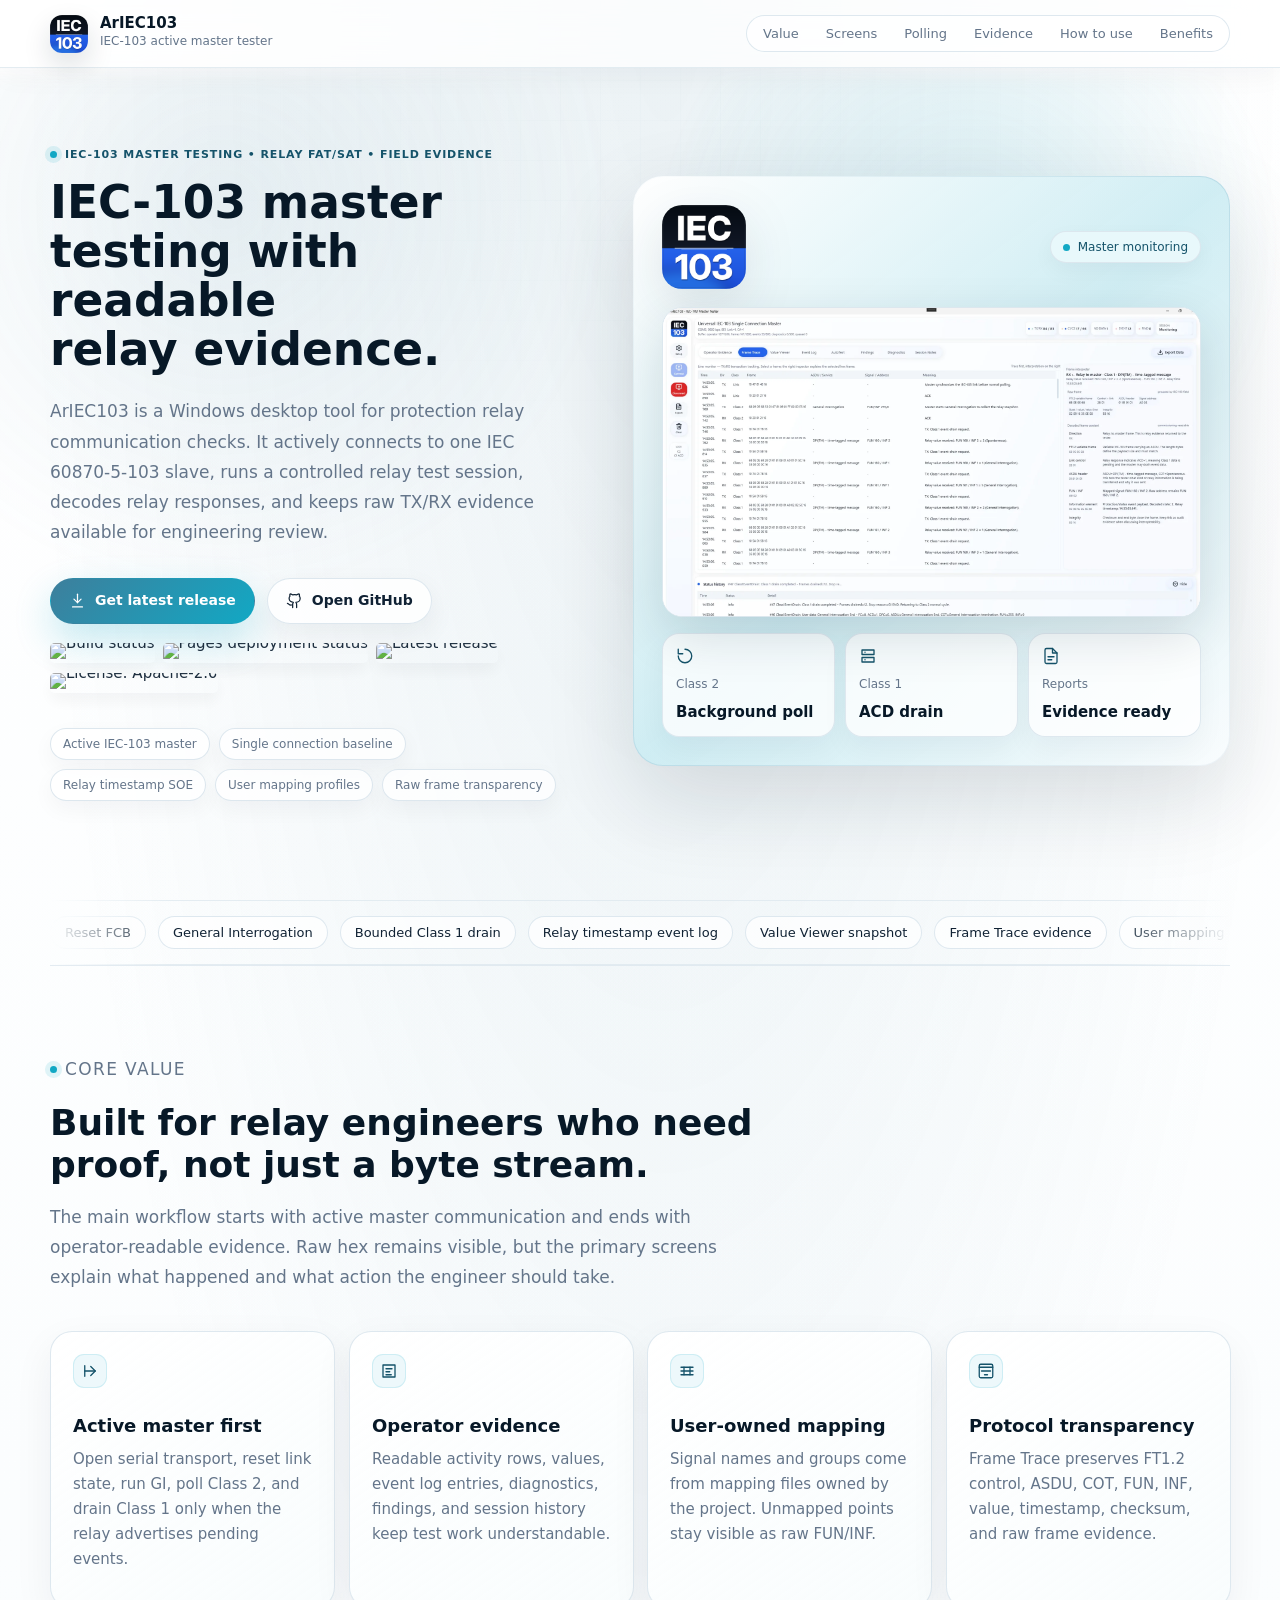
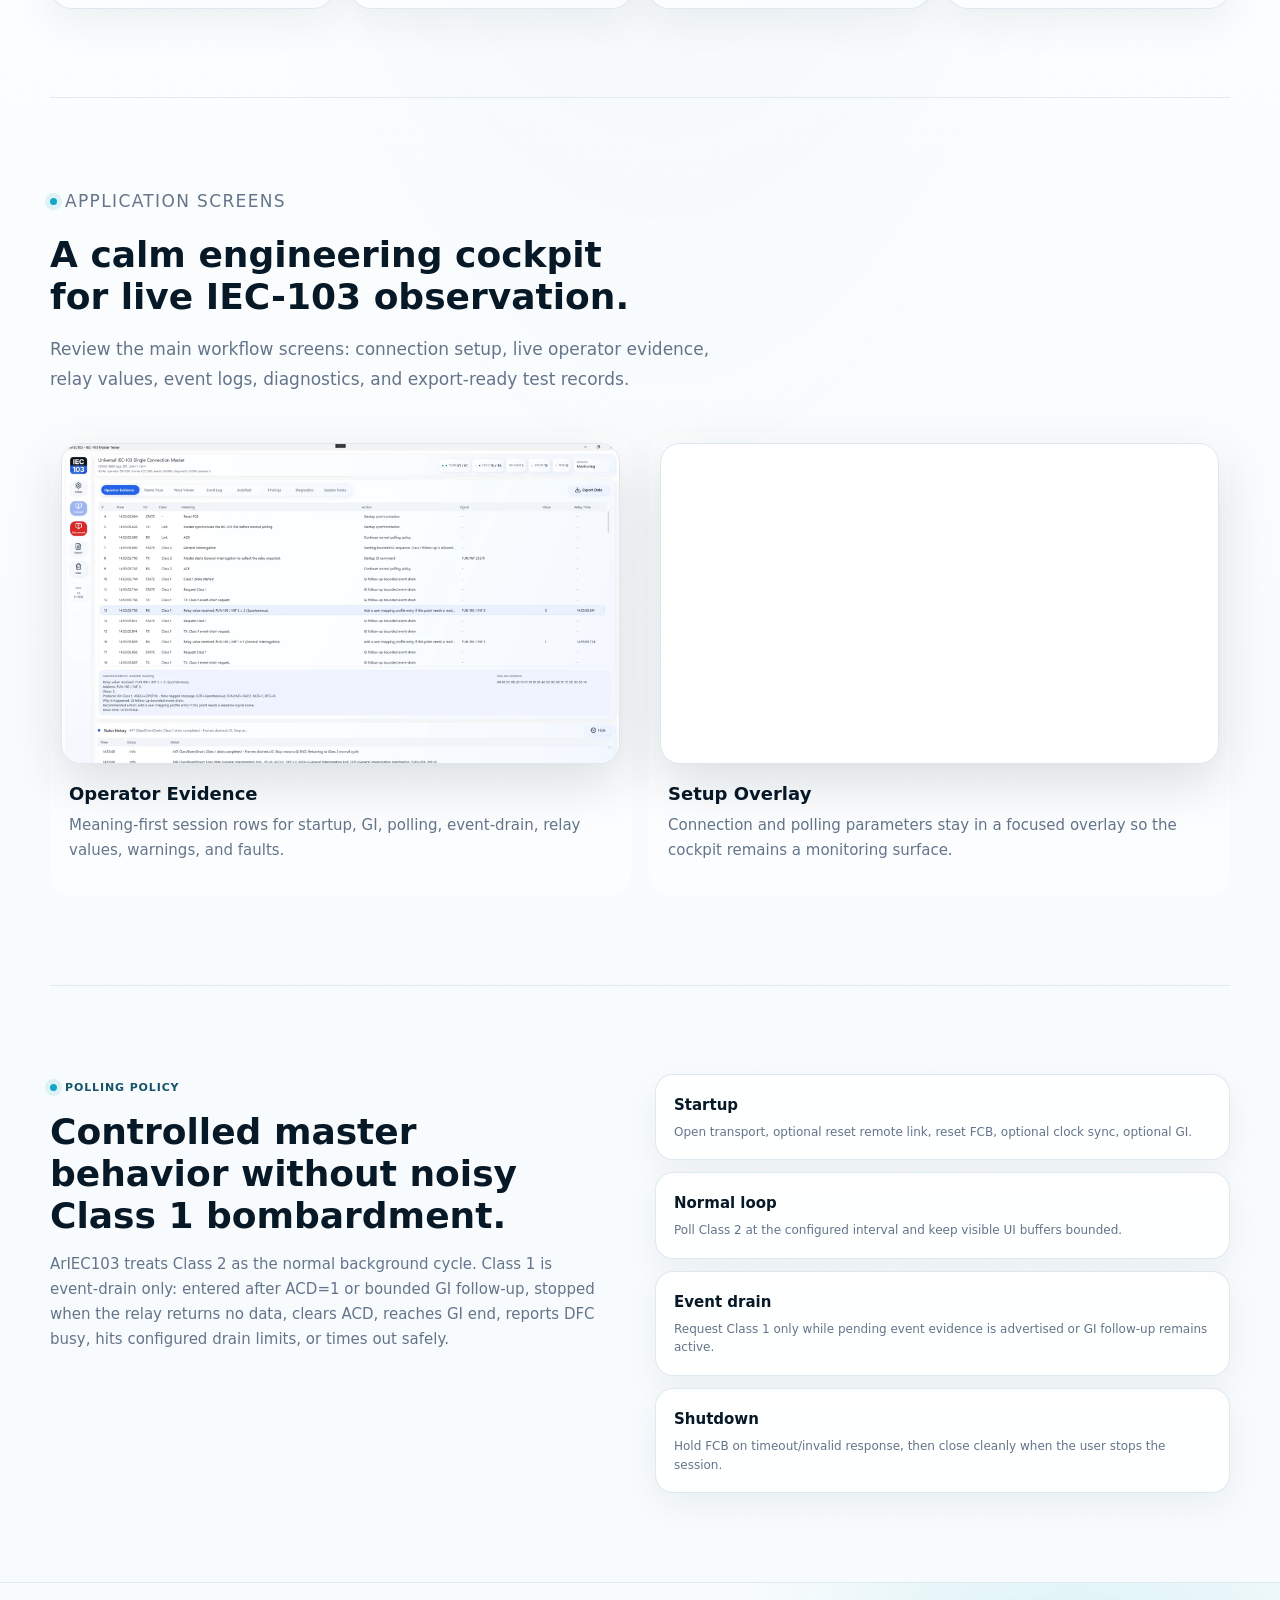
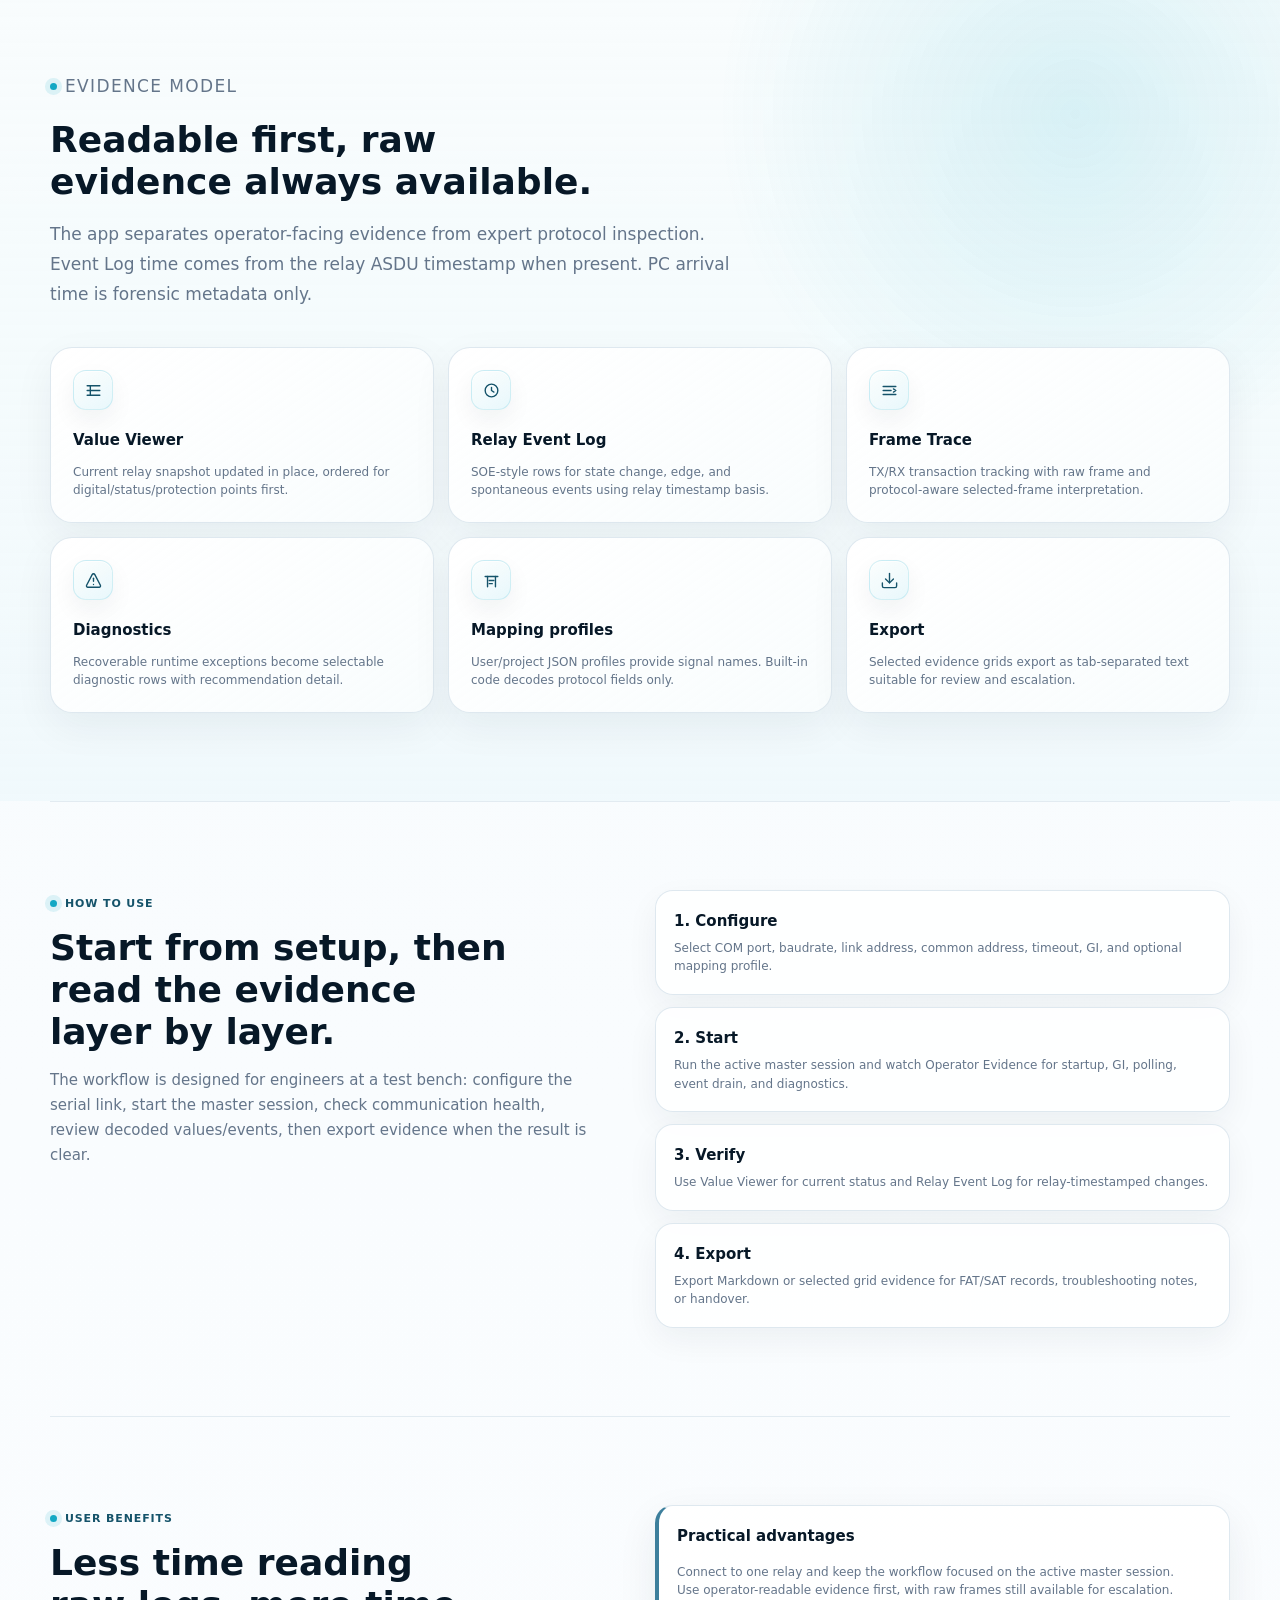
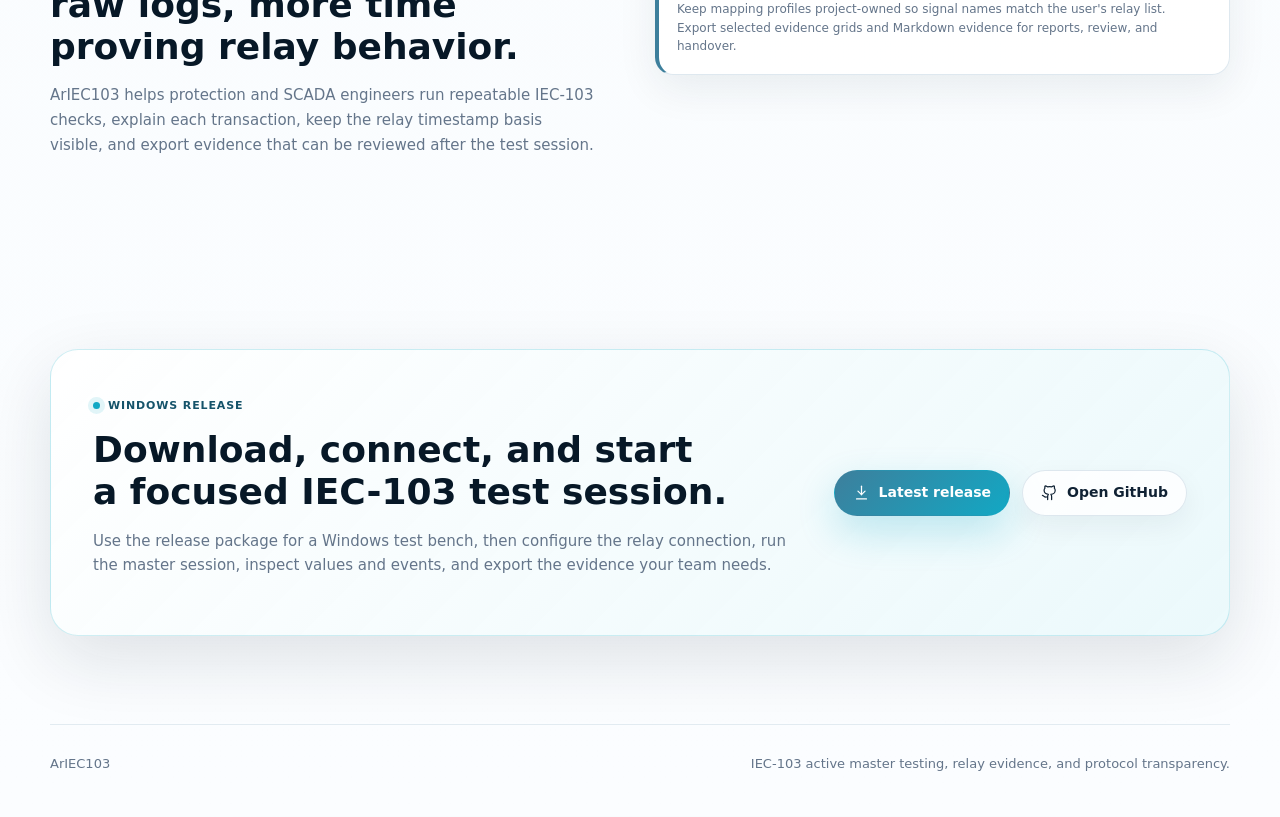
==== commit cd7d783c: "README badge ditambahkan" ====
--- a/docs/index.html
+++ b/docs/index.html
@@ -36,12 +36,12 @@
         "name": "ArIEC103",
         "alternateName": "IEC 60870-5-103 Active Master Tester",
         "description": "IEC 60870-5-103 active master tester and analyzer for protection relay communication checks, FAT/SAT evidence, user mapping profiles, readable event logs, and raw frame transparency.",
-        "url": "https://masarray.github.io/ArIEC103/",
-        "codeRepository": "https://github.com/masarray/ArIEC103",
-        "downloadUrl": "https://github.com/masarray/ArIEC103/releases/latest",
+        "url": "https://masarray.github.io/ARIEC103/",
+        "codeRepository": "https://github.com/masarray/ARIEC103",
+        "downloadUrl": "https://github.com/masarray/ARIEC103/releases/latest",
         "operatingSystem": "Windows",
         "applicationCategory": "DeveloperApplication",
-        "license": "https://github.com/masarray/ArIEC103/blob/main/LICENSE",
+        "license": "https://github.com/masarray/ARIEC103/blob/main/LICENSE",
         "author": {
           "@type": "Organization",
           "name": "MasArray",
@@ -56,12 +56,12 @@
           "@type": "Offer",
           "price": "0",
           "priceCurrency": "USD",
-          "url": "https://github.com/masarray/ArIEC103/releases/latest"
+          "url": "https://github.com/masarray/ARIEC103/releases/latest"
         },
         "screenshot": [
-          "https://masarray.github.io/ArIEC103/assets/screenshots/ariec103-screen-02.webp",
-          "https://masarray.github.io/ArIEC103/assets/screenshots/ariec103-screen-01.webp",
-          "https://masarray.github.io/ArIEC103/assets/screenshots/ariec103-screen-05.webp"
+          "https://masarray.github.io/ARIEC103/assets/screenshots/ariec103-screen-02.webp",
+          "https://masarray.github.io/ARIEC103/assets/screenshots/ariec103-screen-01.webp",
+          "https://masarray.github.io/ARIEC103/assets/screenshots/ariec103-screen-05.webp"
         ],
         "keywords": [
           "IEC 60870-5-103 tester",
@@ -107,13 +107,27 @@
             evidence available for engineering review.
           </p>
           <div class="hero-actions">
-            <a class="button primary" href="https://github.com/masarray/ArIEC103/releases/latest">
+            <a class="button primary" href="https://github.com/masarray/ARIEC103/releases/latest">
               <svg class="button-icon" viewBox="0 0 24 24" aria-hidden="true"><path d="M12 3v12"/><path d="m7 10 5 5 5-5"/><path d="M5 21h14"/></svg>
               <span>Get latest release</span>
             </a>
-            <a class="button secondary" href="https://github.com/masarray/ArIEC103">
+            <a class="button secondary" href="https://github.com/masarray/ARIEC103">
               <svg class="button-icon" viewBox="0 0 24 24" aria-hidden="true"><path d="M15 22v-4a4.8 4.8 0 0 0-1-3.5c3 0 6-2 6-5.5a4.4 4.4 0 0 0-1.2-3.1 4.1 4.1 0 0 0-.1-3.1s-1-.3-3.4 1.2a11.5 11.5 0 0 0-6.2 0C6.7 2.5 5.7 2.8 5.7 2.8a4.1 4.1 0 0 0-.1 3.1A4.4 4.4 0 0 0 4.4 9c0 3.5 3 5.5 6 5.5A4.8 4.8 0 0 0 9.4 18v4"/><path d="M9 18c-4.5 2-5-2-7-2"/></svg>
               <span>Open GitHub</span>
+            </a>
+          </div>
+          <div class="project-badges" aria-label="Project status badges">
+            <a href="https://github.com/masarray/ARIEC103/actions/workflows/ci.yml" aria-label="Build status">
+              <img src="https://github.com/masarray/ARIEC103/actions/workflows/ci.yml/badge.svg?branch=main" alt="Build status" />
+            </a>
+            <a href="https://github.com/masarray/ARIEC103/actions/workflows/pages.yml" aria-label="GitHub Pages deployment status">
+              <img src="https://github.com/masarray/ARIEC103/actions/workflows/pages.yml/badge.svg?branch=main" alt="Pages deployment status" />
+            </a>
+            <a href="https://github.com/masarray/ARIEC103/releases" aria-label="Latest release">
+              <img src="https://img.shields.io/github/v/release/masarray/ARIEC103?include_prereleases&amp;label=release" alt="Latest release" />
+            </a>
+            <a href="https://github.com/masarray/ARIEC103/blob/main/LICENSE" aria-label="Apache 2.0 license">
+              <img src="https://img.shields.io/badge/License-Apache--2.0-blue.svg" alt="License: Apache-2.0" />
             </a>
           </div>
           <div class="trust-strip" aria-label="Core product capabilities">
@@ -335,11 +349,11 @@
             </p>
           </div>
           <div class="download-actions">
-            <a class="button primary" href="https://github.com/masarray/ArIEC103/releases/latest">
+            <a class="button primary" href="https://github.com/masarray/ARIEC103/releases/latest">
               <svg class="button-icon" viewBox="0 0 24 24" aria-hidden="true"><path d="M12 3v12"/><path d="m7 10 5 5 5-5"/><path d="M5 21h14"/></svg>
               <span>Latest release</span>
             </a>
-            <a class="button secondary" href="https://github.com/masarray/ArIEC103">
+            <a class="button secondary" href="https://github.com/masarray/ARIEC103">
               <svg class="button-icon" viewBox="0 0 24 24" aria-hidden="true"><path d="M15 22v-4a4.8 4.8 0 0 0-1-3.5c3 0 6-2 6-5.5a4.4 4.4 0 0 0-1.2-3.1 4.1 4.1 0 0 0-.1-3.1s-1-.3-3.4 1.2a11.5 11.5 0 0 0-6.2 0C6.7 2.5 5.7 2.8 5.7 2.8a4.1 4.1 0 0 0-.1 3.1A4.4 4.4 0 0 0 4.4 9c0 3.5 3 5.5 6 5.5A4.8 4.8 0 0 0 9.4 18v4"/><path d="M9 18c-4.5 2-5-2-7-2"/></svg>
               <span>Open GitHub</span>
             </a>
--- a/docs/styles.css
+++ b/docs/styles.css
@@ -335,6 +335,37 @@
   box-shadow: 0 10px 28px rgba(15, 34, 52, 0.06);
 }
 
+.project-badges {
+  display: flex;
+  flex-wrap: wrap;
+  align-items: center;
+  gap: 8px;
+  margin-top: 18px;
+}
+
+.project-badges a {
+  display: inline-flex;
+  align-items: center;
+  min-height: 22px;
+  line-height: 0;
+  text-decoration: none;
+  opacity: 0.94;
+  transition: transform 220ms var(--ease), opacity 220ms var(--ease), filter 220ms var(--ease);
+}
+
+.project-badges a:hover {
+  transform: translateY(-1px);
+  opacity: 1;
+  filter: saturate(1.05);
+}
+
+.project-badges img {
+  height: 20px;
+  max-width: 100%;
+  border-radius: 5px;
+  box-shadow: 0 8px 18px rgba(15, 34, 52, 0.05);
+}
+
 .trust-strip {
   display: flex;
   flex-wrap: wrap;
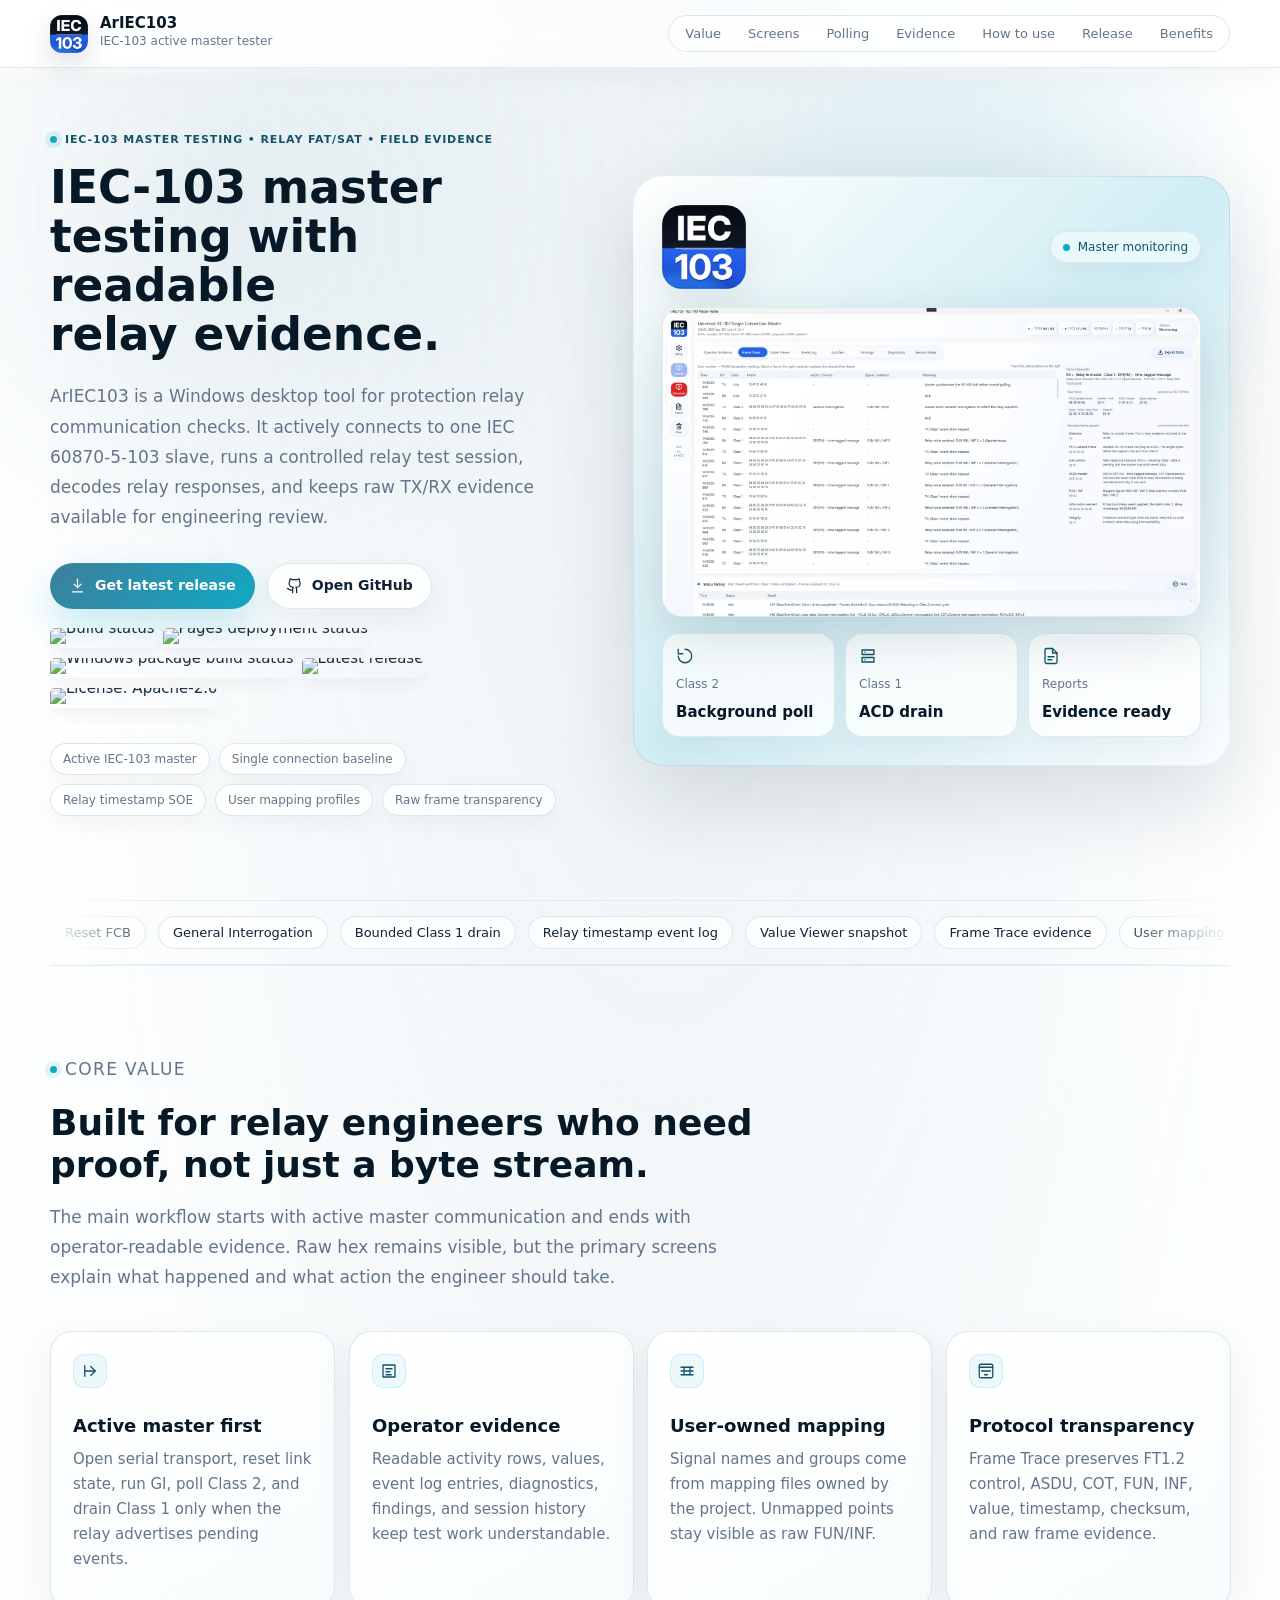
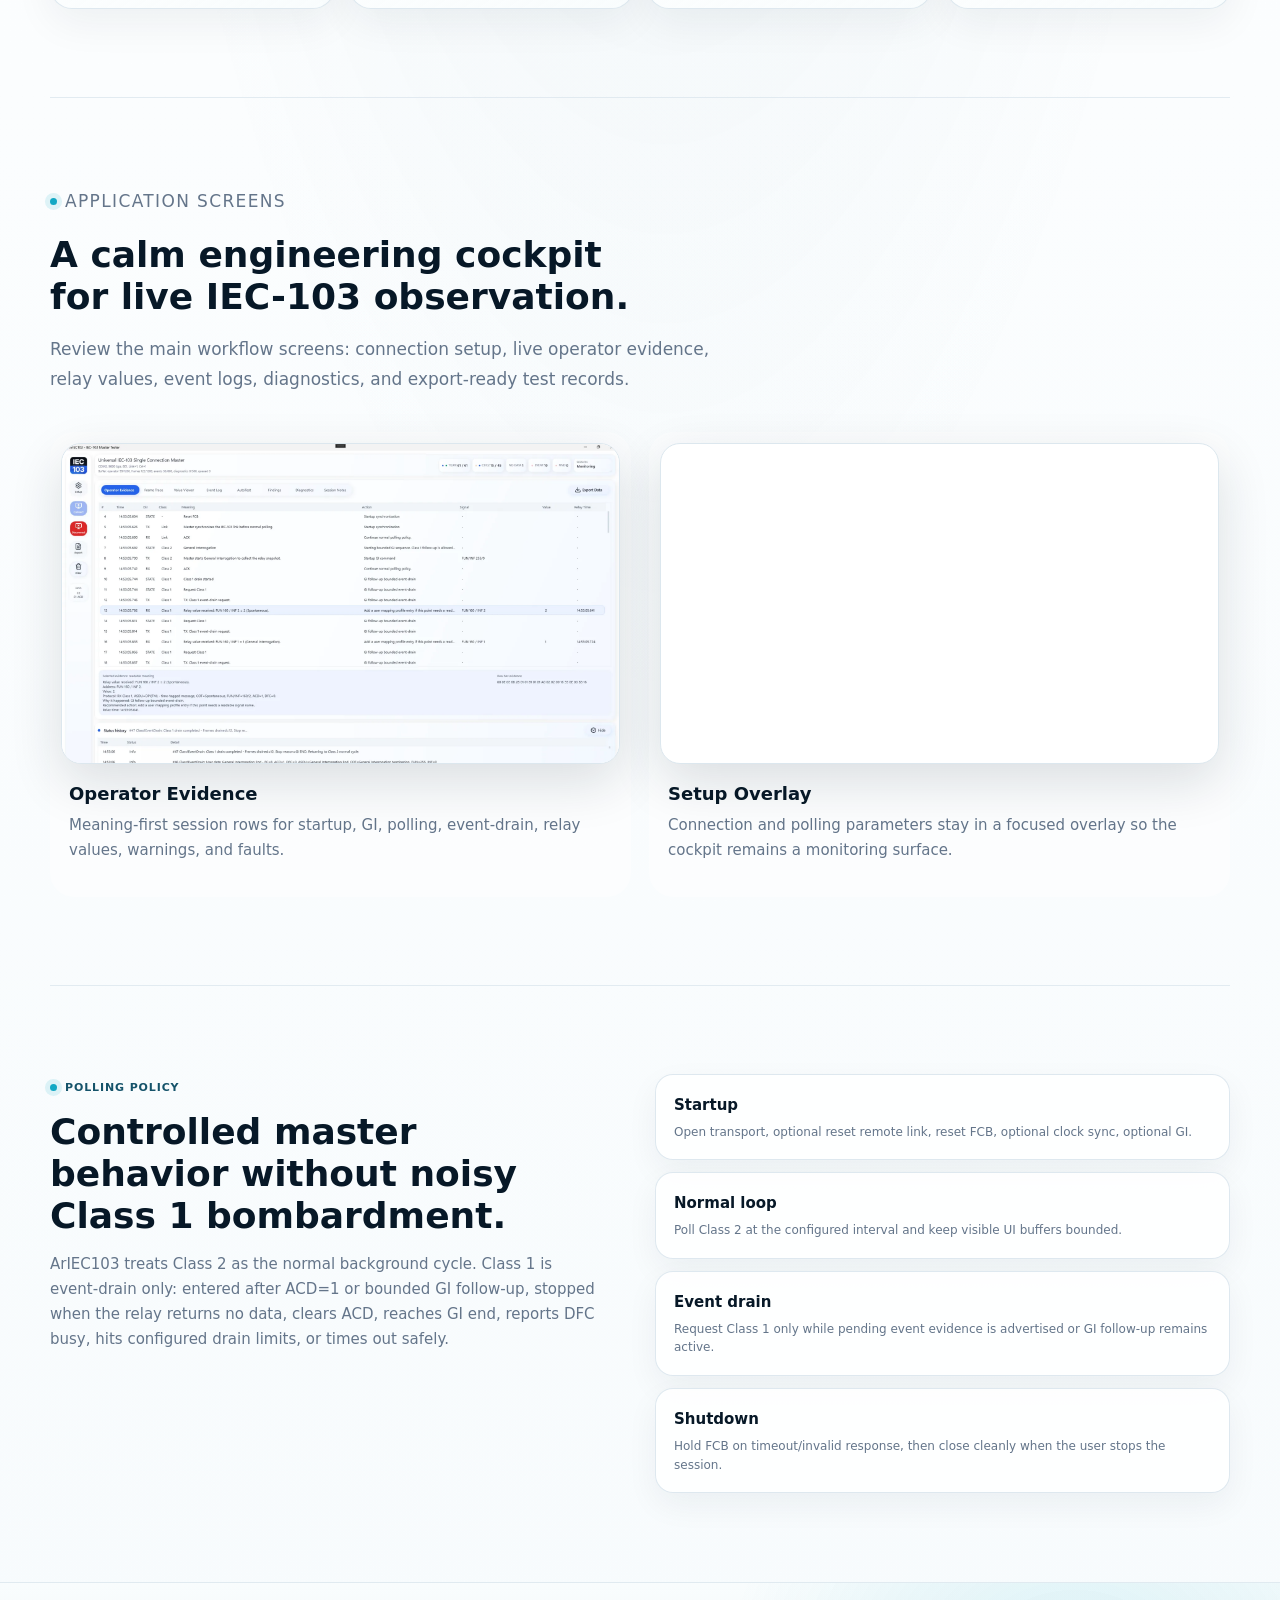
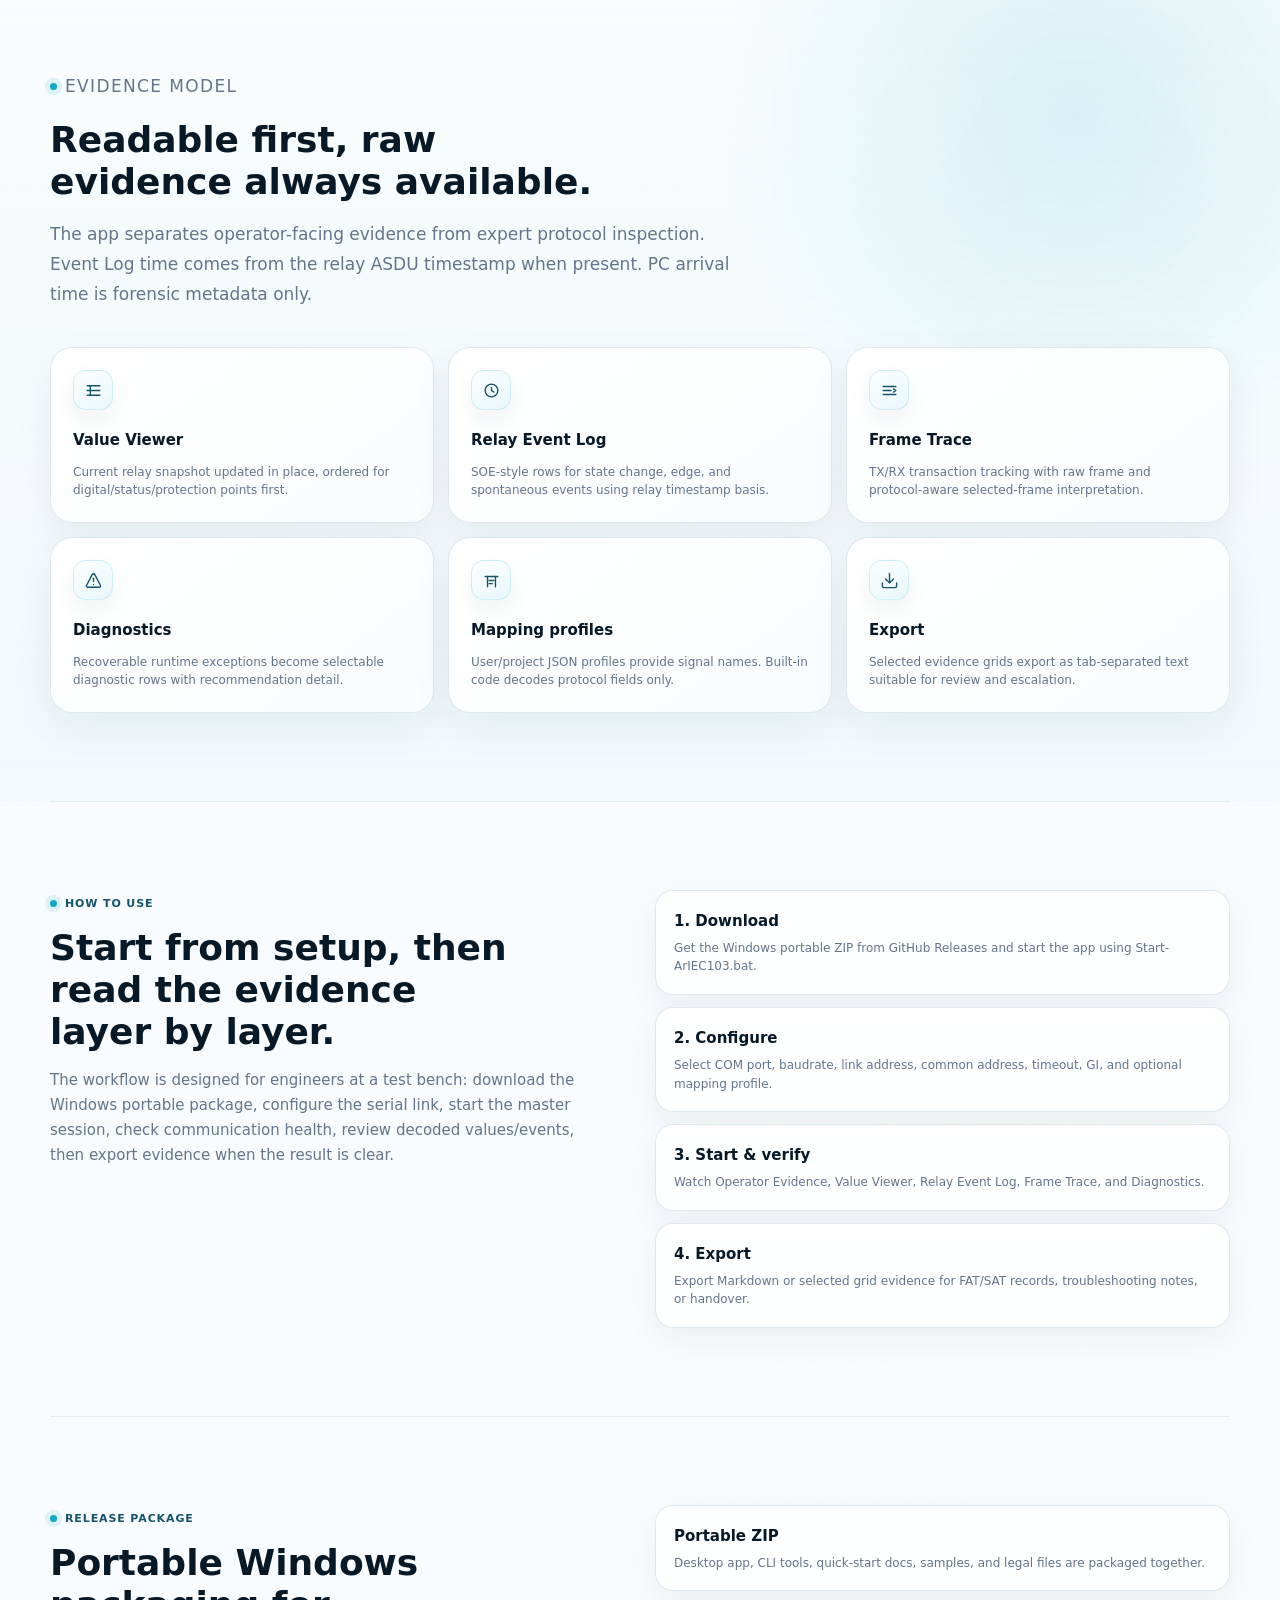
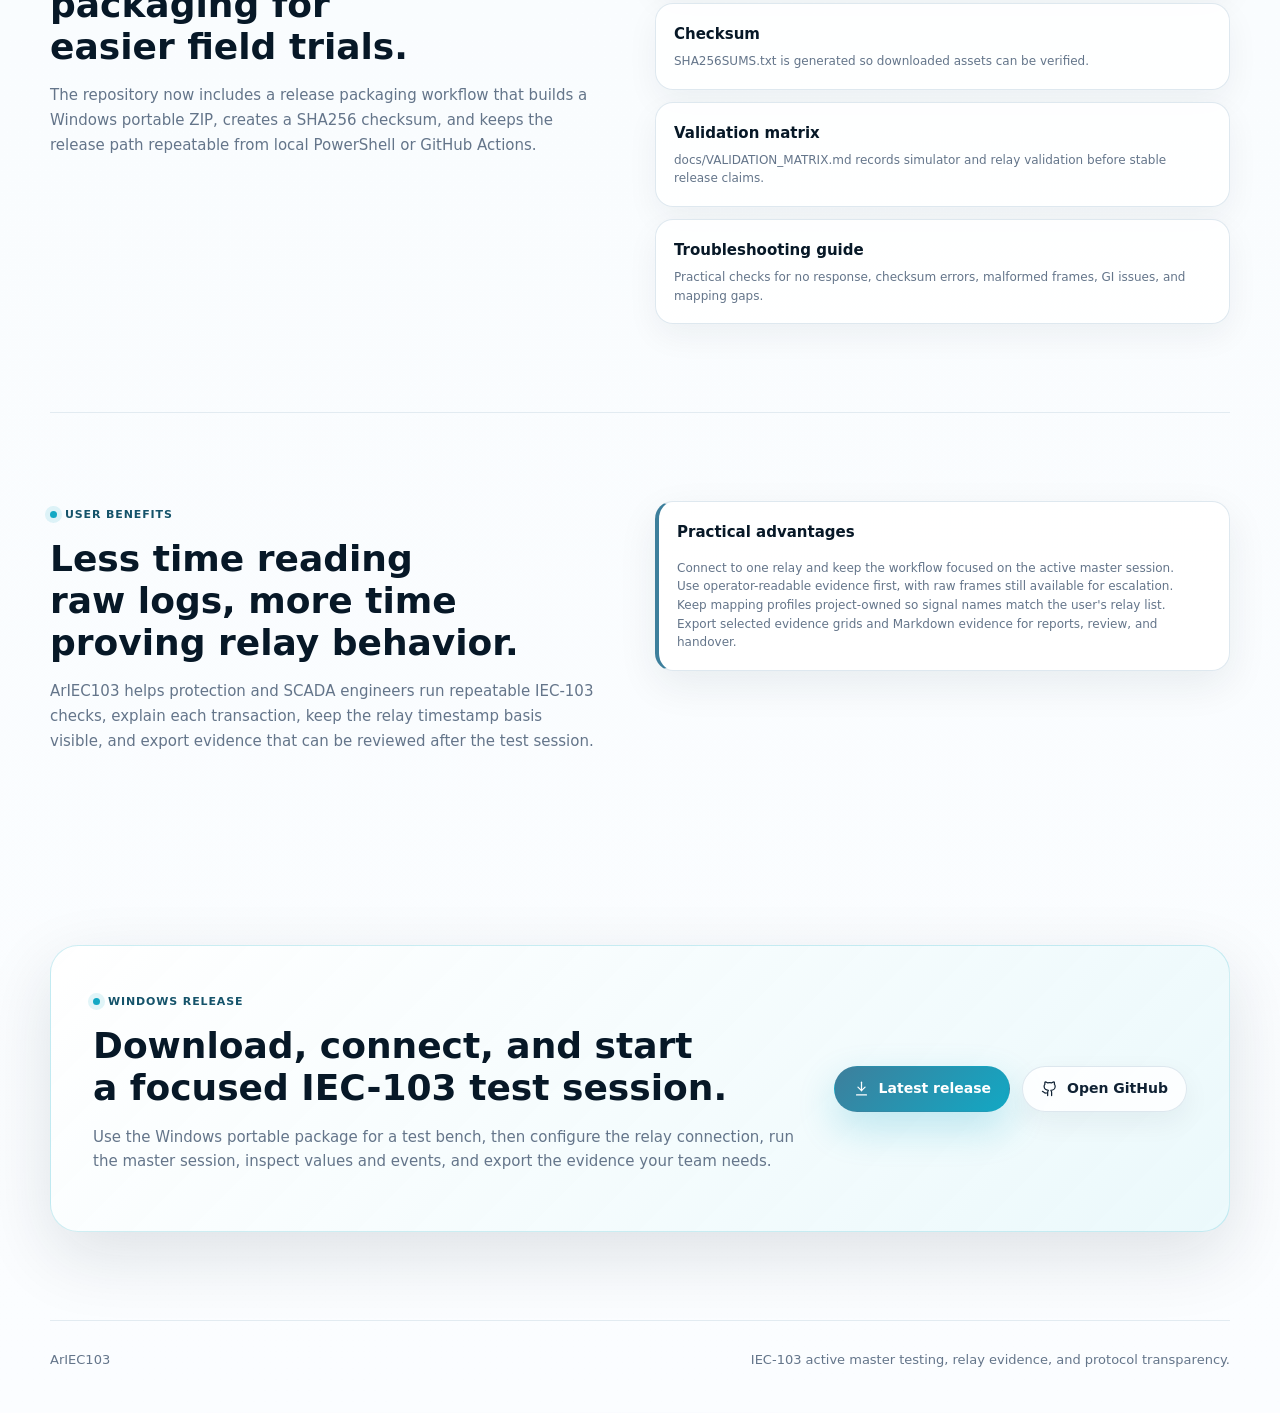
==== commit a43e7a9b: "GitHub Action baru untuk release package" ====
--- a/docs/index.html
+++ b/docs/index.html
@@ -91,6 +91,7 @@
         <a href="#polling">Polling</a>
         <a href="#evidence">Evidence</a>
         <a href="#how-to-use">How to use</a>
+        <a href="#release">Release</a>
         <a href="#benefits">Benefits</a>
       </nav>
     </header>
@@ -122,6 +123,9 @@
             </a>
             <a href="https://github.com/masarray/ARIEC103/actions/workflows/pages.yml" aria-label="GitHub Pages deployment status">
               <img src="https://github.com/masarray/ARIEC103/actions/workflows/pages.yml/badge.svg?branch=main" alt="Pages deployment status" />
+            </a>
+            <a href="https://github.com/masarray/ARIEC103/actions/workflows/release-package.yml" aria-label="Windows package build status">
+              <img src="https://github.com/masarray/ARIEC103/actions/workflows/release-package.yml/badge.svg" alt="Windows package build status" />
             </a>
             <a href="https://github.com/masarray/ARIEC103/releases" aria-label="Latest release">
               <img src="https://img.shields.io/github/v/release/masarray/ARIEC103?include_prereleases&amp;label=release" alt="Latest release" />
@@ -305,16 +309,35 @@
           <p class="eyebrow">How to use</p>
           <h2>Start from setup, then read the evidence layer by layer.</h2>
           <p>
-            The workflow is designed for engineers at a test bench: configure the
-            serial link, start the master session, check communication health, review
-            decoded values/events, then export evidence when the result is clear.
+            The workflow is designed for engineers at a test bench: download the
+            Windows portable package, configure the serial link, start the master
+            session, check communication health, review decoded values/events, then
+            export evidence when the result is clear.
           </p>
         </div>
         <div class="report-list reveal delay-1" aria-label="Usage workflow">
-          <div class="interactive-surface"><strong>1. Configure</strong><span>Select COM port, baudrate, link address, common address, timeout, GI, and optional mapping profile.</span></div>
-          <div class="interactive-surface"><strong>2. Start</strong><span>Run the active master session and watch Operator Evidence for startup, GI, polling, event drain, and diagnostics.</span></div>
-          <div class="interactive-surface"><strong>3. Verify</strong><span>Use Value Viewer for current status and Relay Event Log for relay-timestamped changes.</span></div>
+          <div class="interactive-surface"><strong>1. Download</strong><span>Get the Windows portable ZIP from GitHub Releases and start the app using Start-ArIEC103.bat.</span></div>
+          <div class="interactive-surface"><strong>2. Configure</strong><span>Select COM port, baudrate, link address, common address, timeout, GI, and optional mapping profile.</span></div>
+          <div class="interactive-surface"><strong>3. Start & verify</strong><span>Watch Operator Evidence, Value Viewer, Relay Event Log, Frame Trace, and Diagnostics.</span></div>
           <div class="interactive-surface"><strong>4. Export</strong><span>Export Markdown or selected grid evidence for FAT/SAT records, troubleshooting notes, or handover.</span></div>
+        </div>
+      </section>
+
+      <section class="section split" id="release">
+        <div class="reveal">
+          <p class="eyebrow">Release package</p>
+          <h2>Portable Windows packaging for easier field trials.</h2>
+          <p>
+            The repository now includes a release packaging workflow that builds a
+            Windows portable ZIP, creates a SHA256 checksum, and keeps the release
+            path repeatable from local PowerShell or GitHub Actions.
+          </p>
+        </div>
+        <div class="report-list reveal delay-1" aria-label="Release packaging outputs">
+          <div class="interactive-surface"><strong>Portable ZIP</strong><span>Desktop app, CLI tools, quick-start docs, samples, and legal files are packaged together.</span></div>
+          <div class="interactive-surface"><strong>Checksum</strong><span>SHA256SUMS.txt is generated so downloaded assets can be verified.</span></div>
+          <div class="interactive-surface"><strong>Validation matrix</strong><span>docs/VALIDATION_MATRIX.md records simulator and relay validation before stable release claims.</span></div>
+          <div class="interactive-surface"><strong>Troubleshooting guide</strong><span>Practical checks for no response, checksum errors, malformed frames, GI issues, and mapping gaps.</span></div>
         </div>
       </section>
 
@@ -343,7 +366,7 @@
             <p class="eyebrow">Windows release</p>
             <h2>Download, connect, and start a focused IEC-103 test session.</h2>
             <p>
-              Use the release package for a Windows test bench, then configure the
+              Use the Windows portable package for a test bench, then configure the
               relay connection, run the master session, inspect values and events,
               and export the evidence your team needs.
             </p>
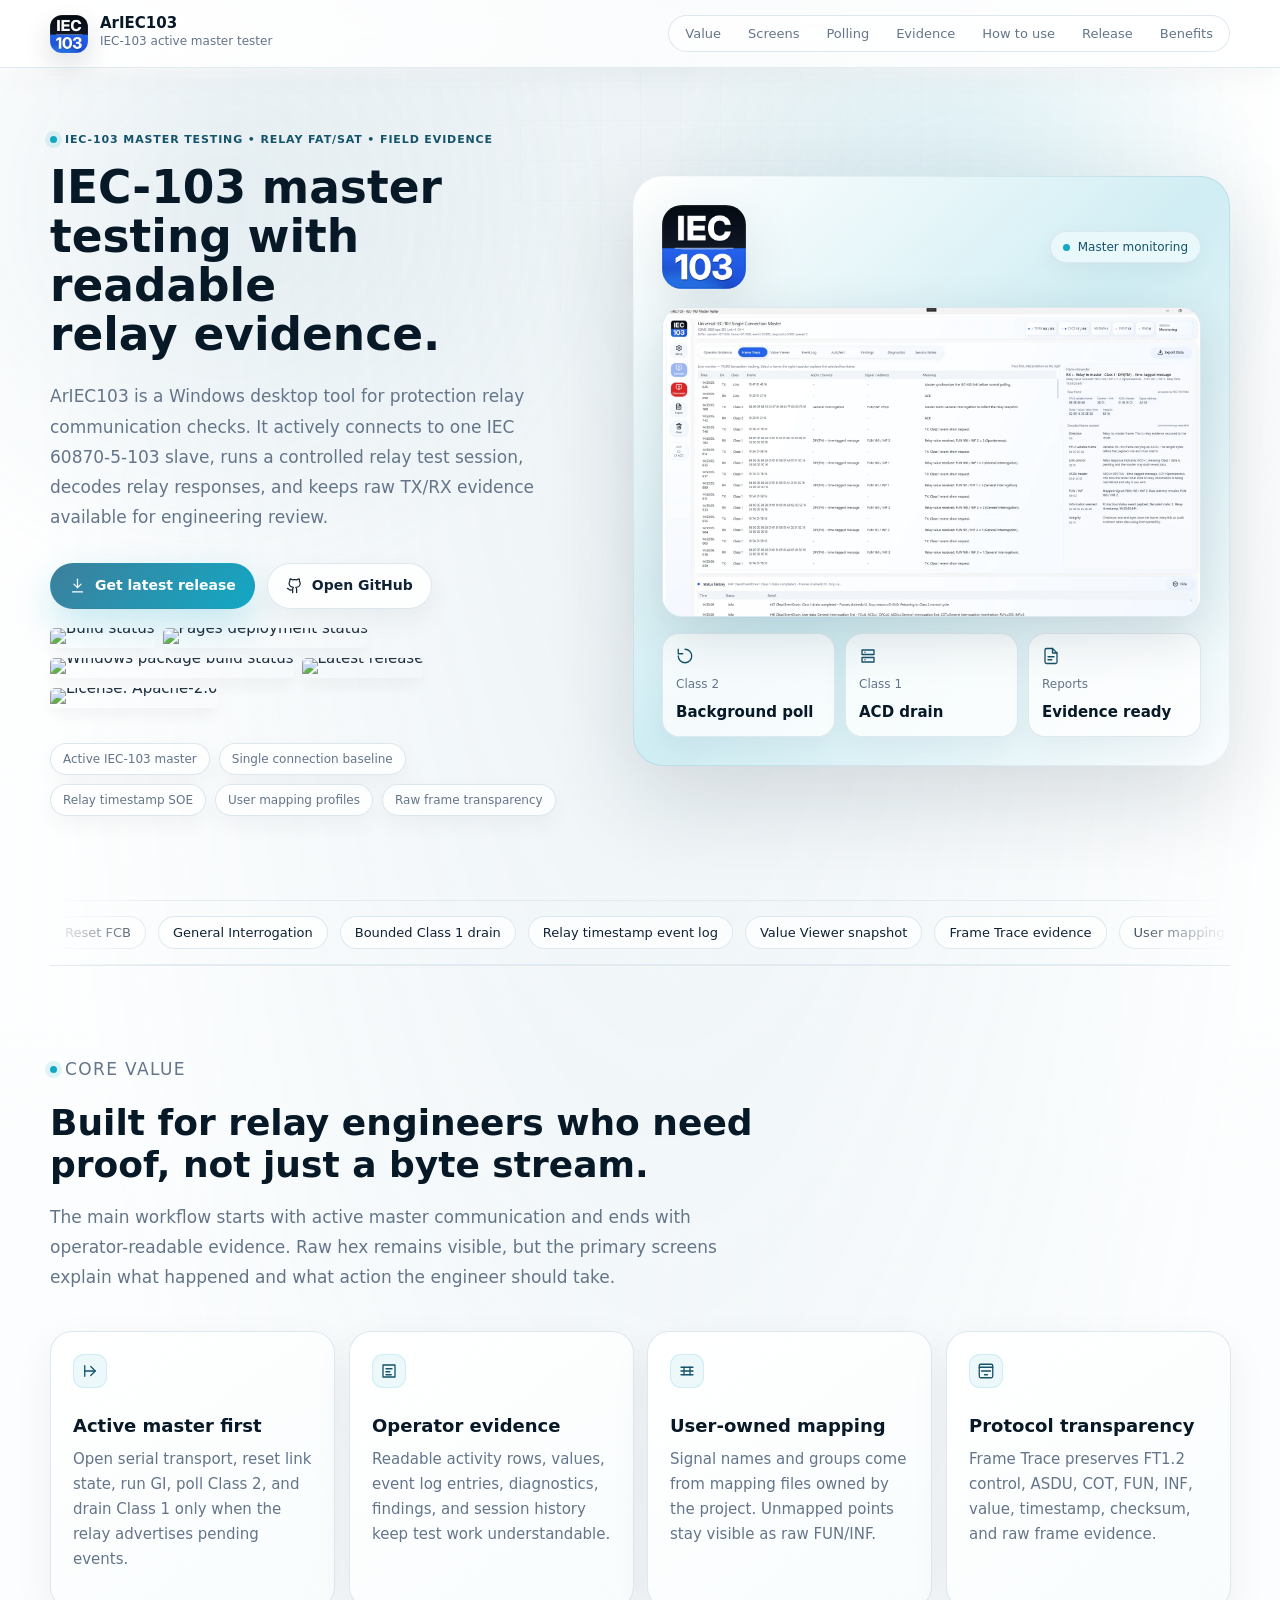
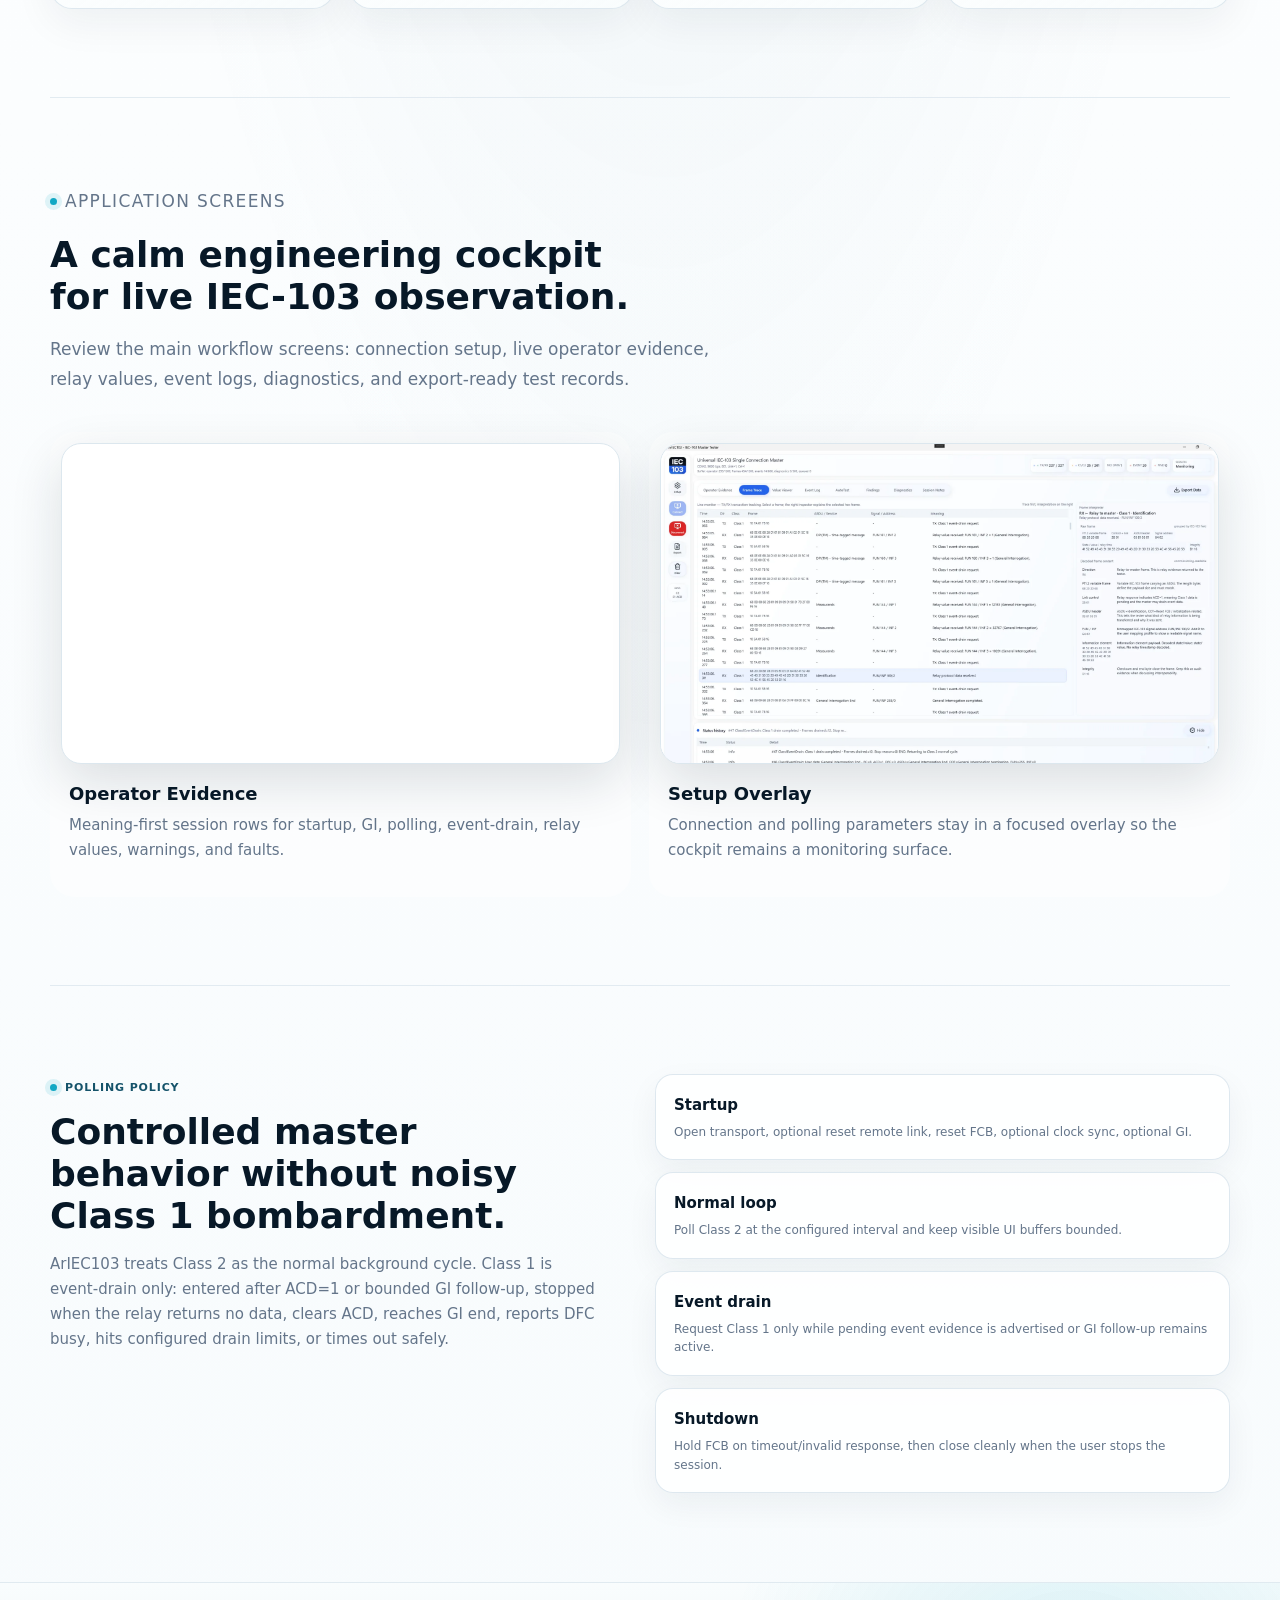
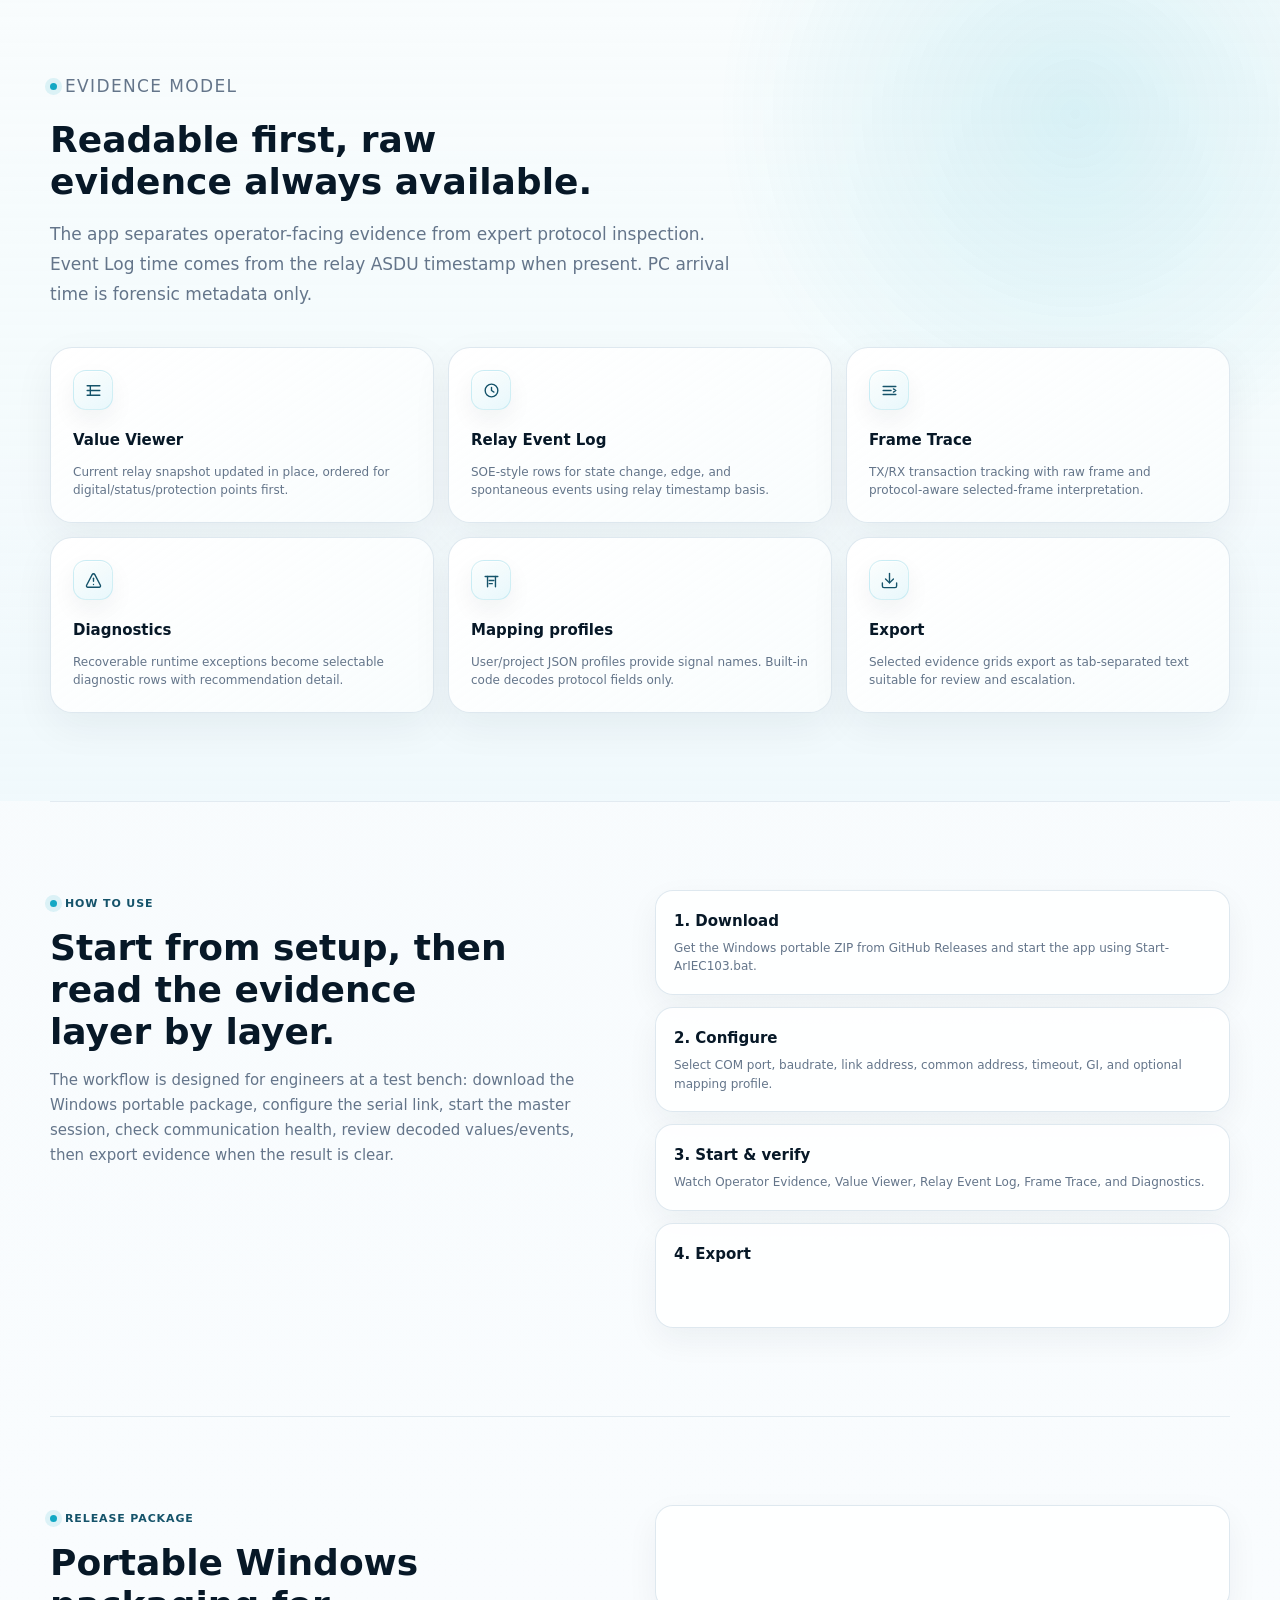
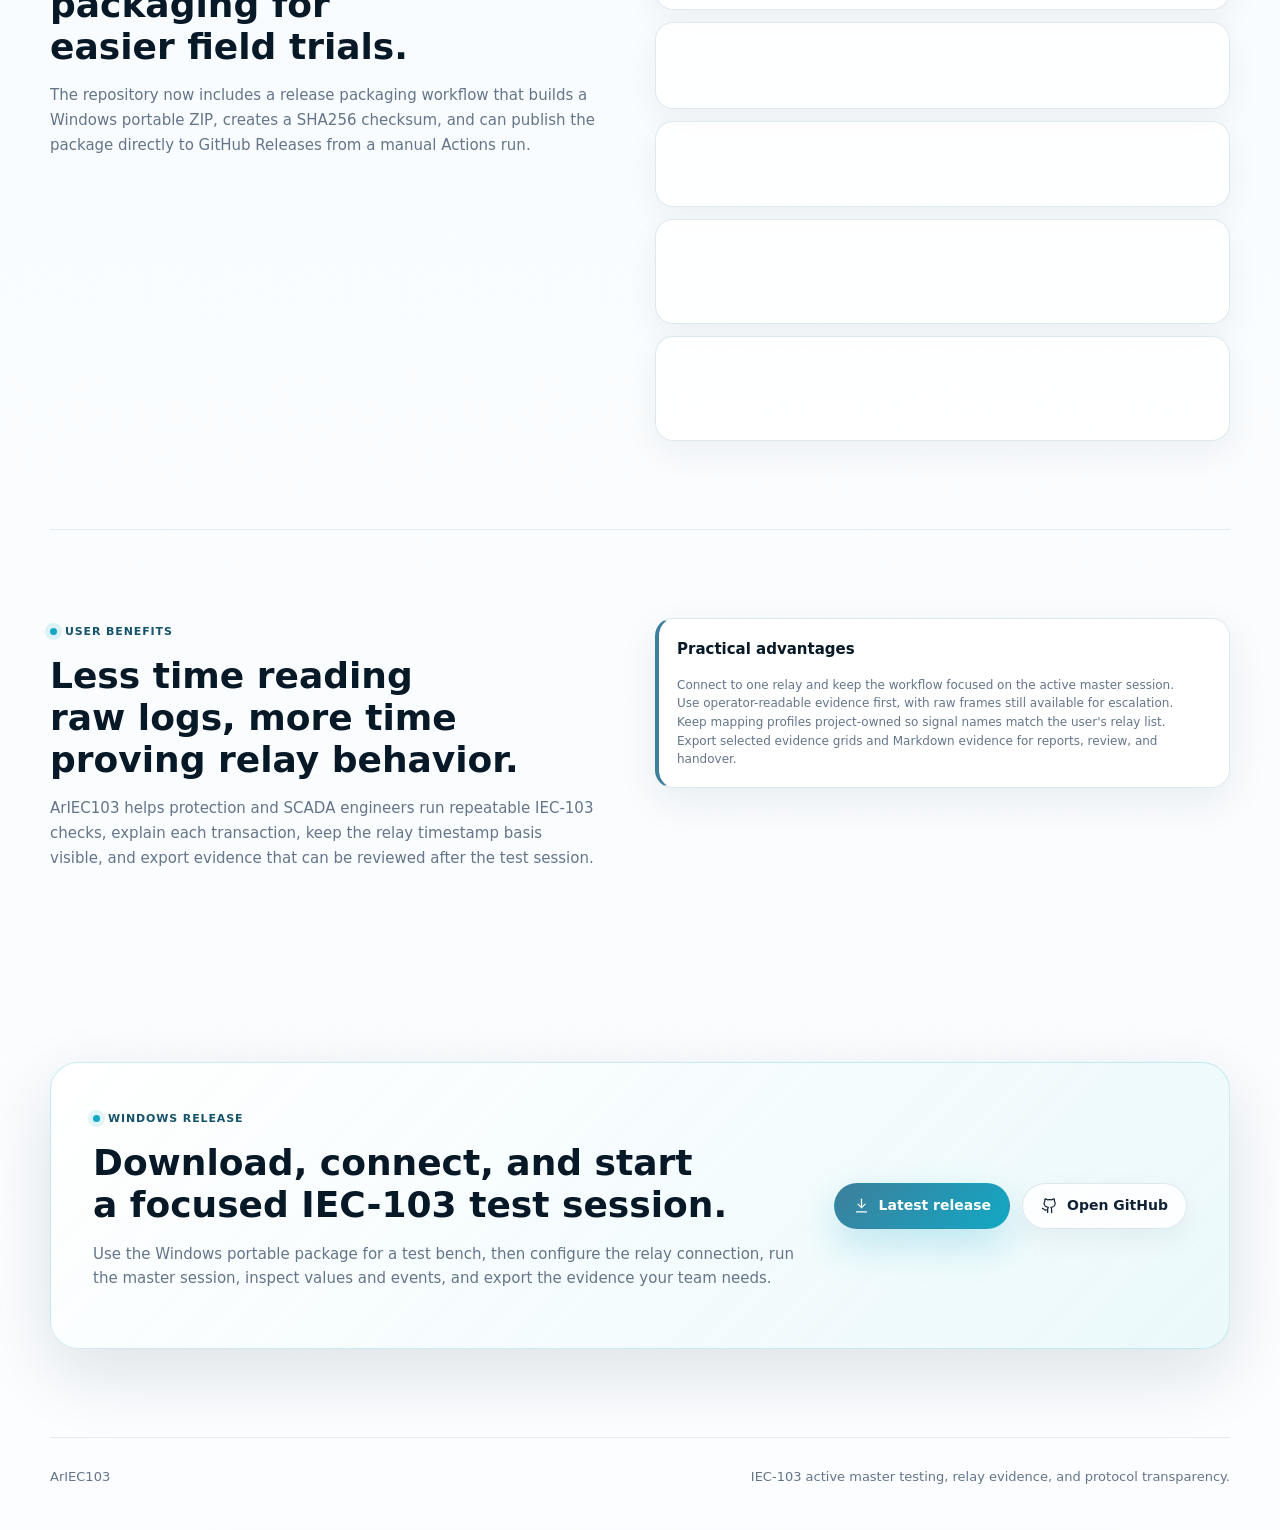
==== commit 06336b53: "Actions → Build Windows portable package → Run workflow" ====
--- a/docs/index.html
+++ b/docs/index.html
@@ -329,11 +329,12 @@
           <h2>Portable Windows packaging for easier field trials.</h2>
           <p>
             The repository now includes a release packaging workflow that builds a
-            Windows portable ZIP, creates a SHA256 checksum, and keeps the release
-            path repeatable from local PowerShell or GitHub Actions.
+            Windows portable ZIP, creates a SHA256 checksum, and can publish the
+            package directly to GitHub Releases from a manual Actions run.
           </p>
         </div>
         <div class="report-list reveal delay-1" aria-label="Release packaging outputs">
+          <div class="interactive-surface"><strong>Manual release</strong><span>Run the package workflow from GitHub Actions, set the version, and publish the release without local tag commands.</span></div>
           <div class="interactive-surface"><strong>Portable ZIP</strong><span>Desktop app, CLI tools, quick-start docs, samples, and legal files are packaged together.</span></div>
           <div class="interactive-surface"><strong>Checksum</strong><span>SHA256SUMS.txt is generated so downloaded assets can be verified.</span></div>
           <div class="interactive-surface"><strong>Validation matrix</strong><span>docs/VALIDATION_MATRIX.md records simulator and relay validation before stable release claims.</span></div>
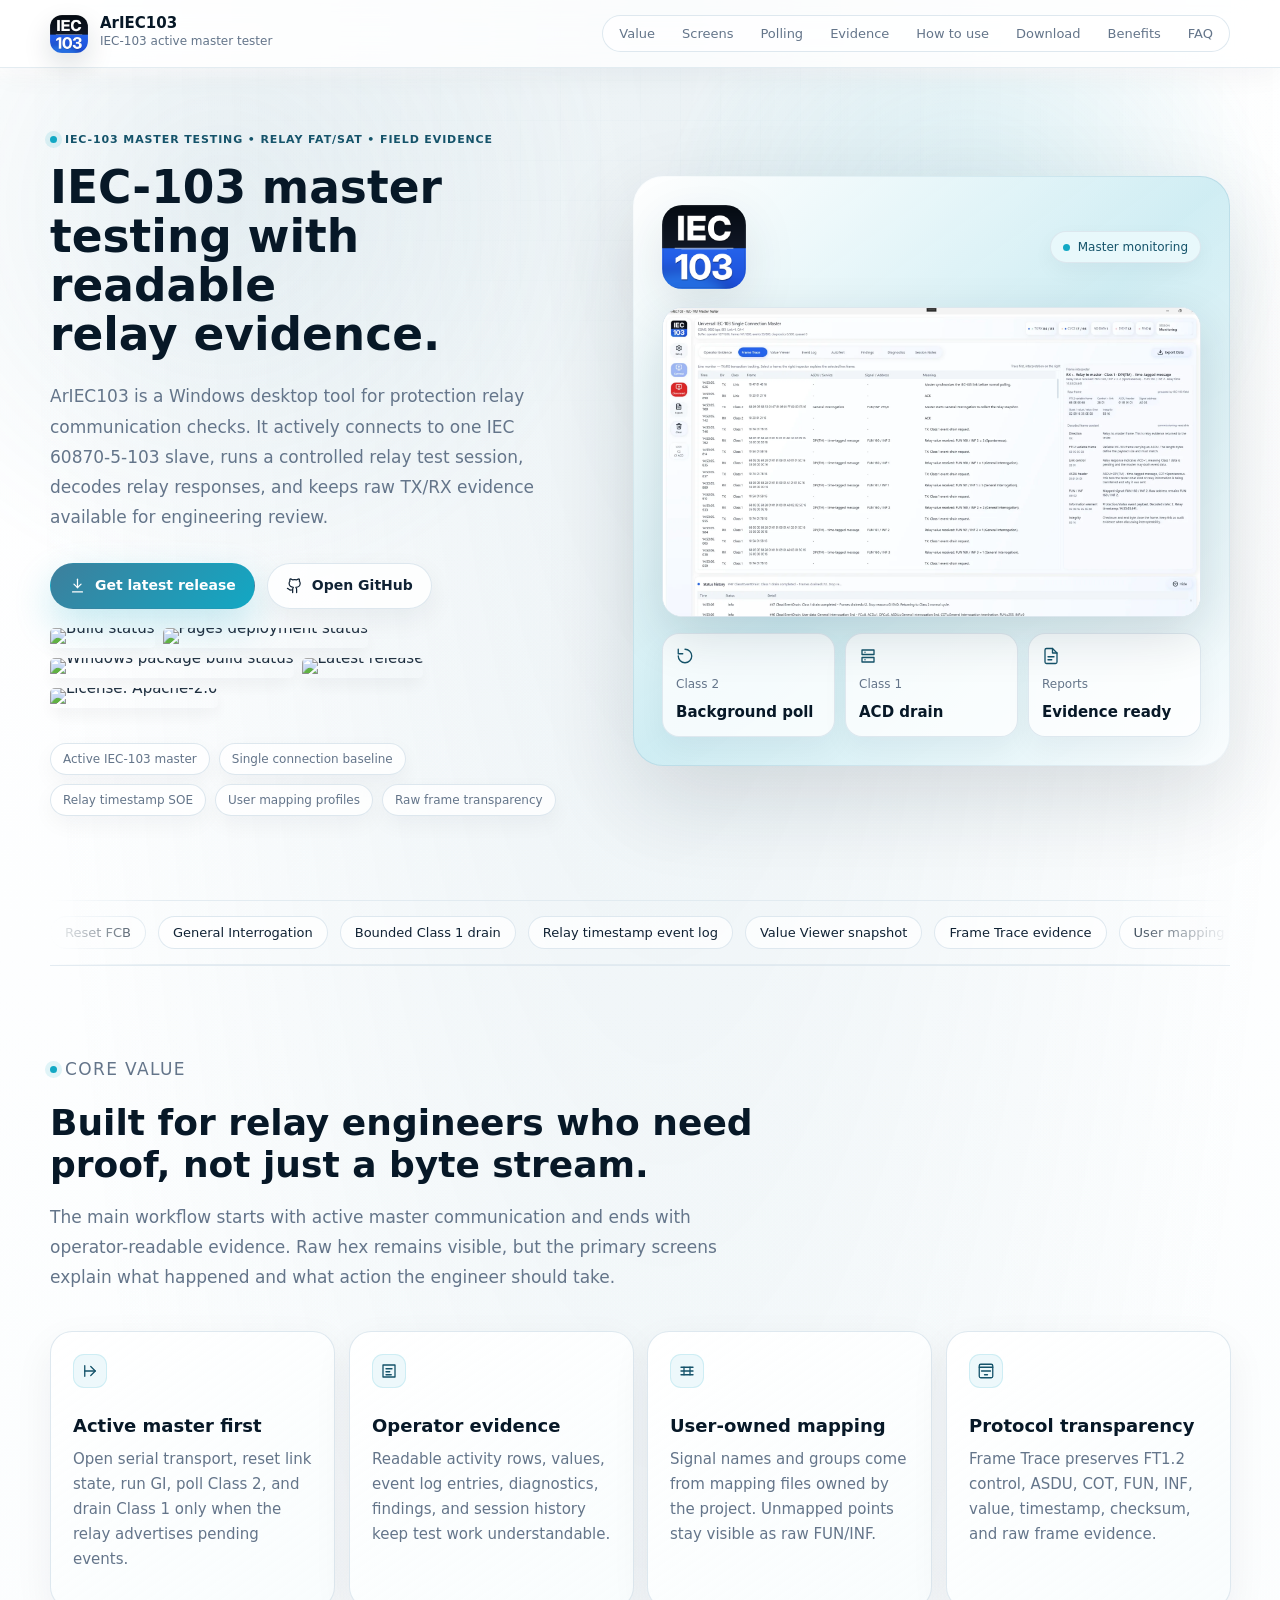
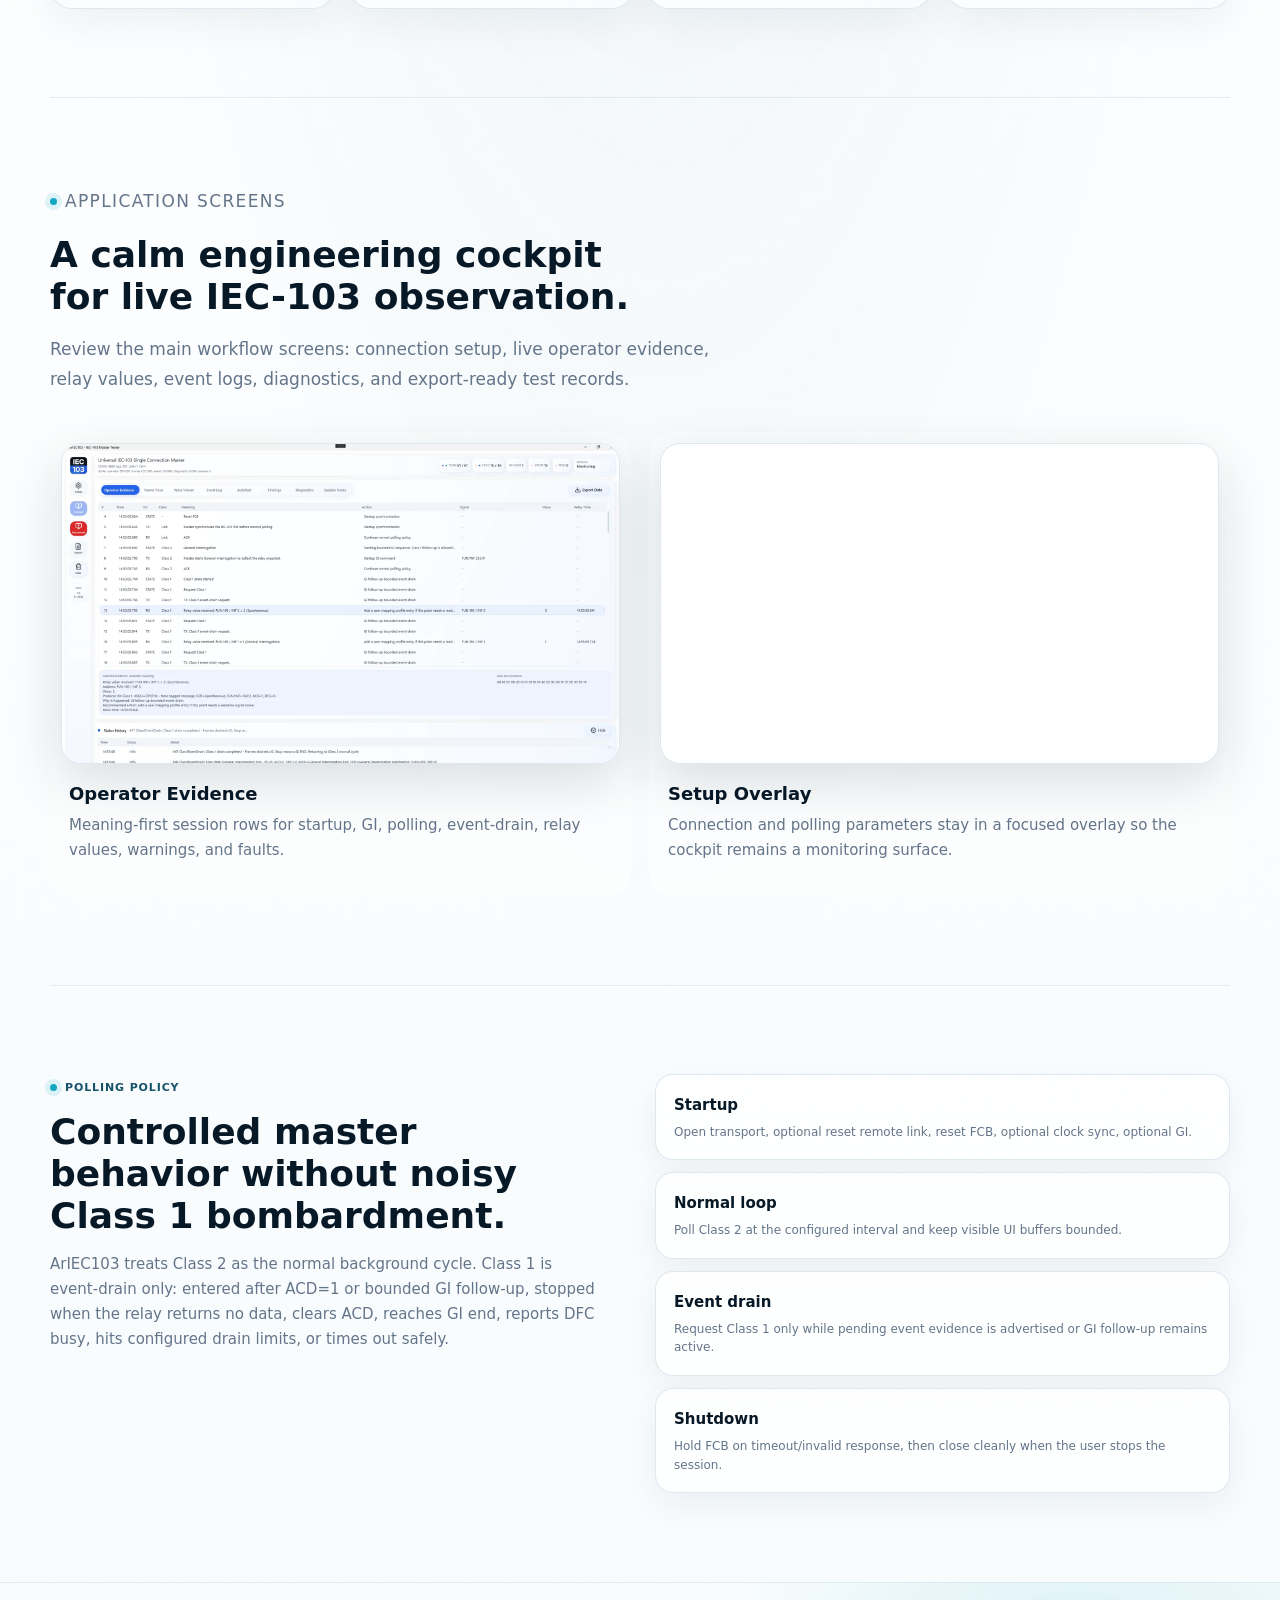
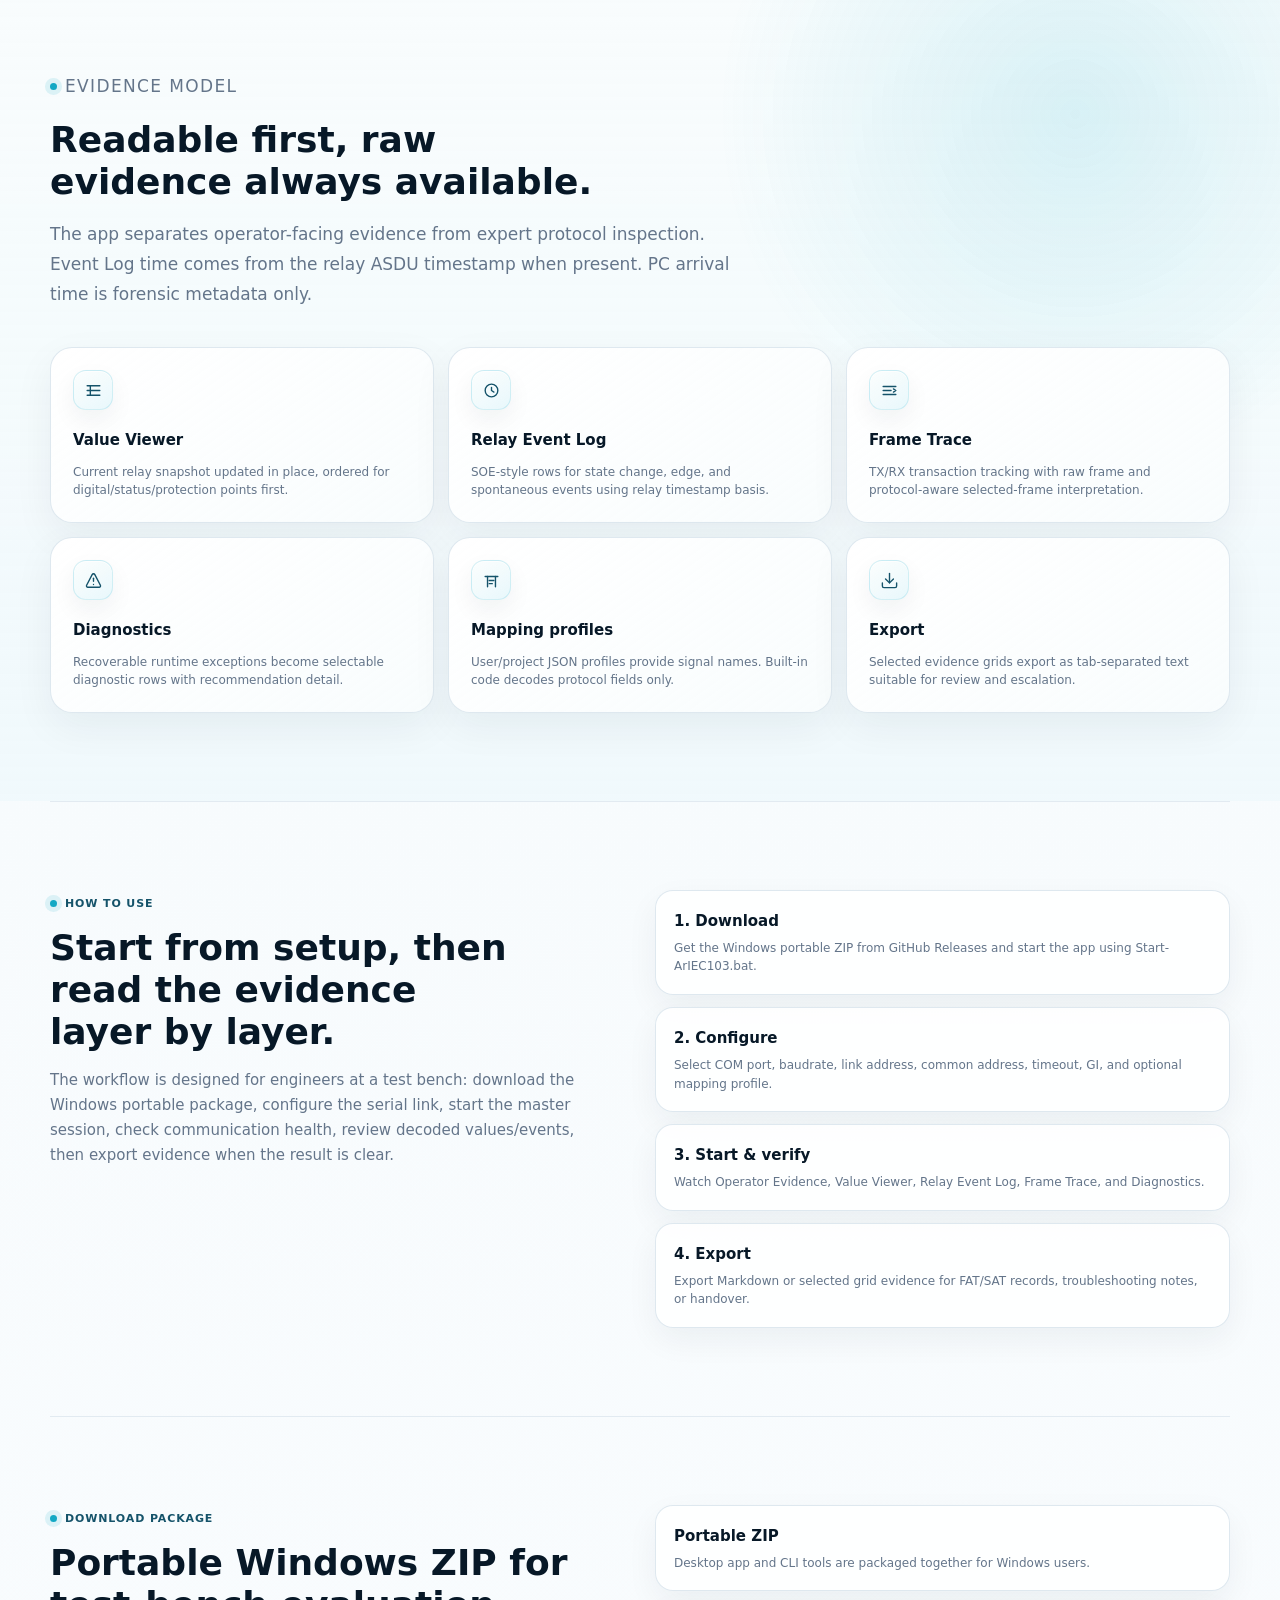
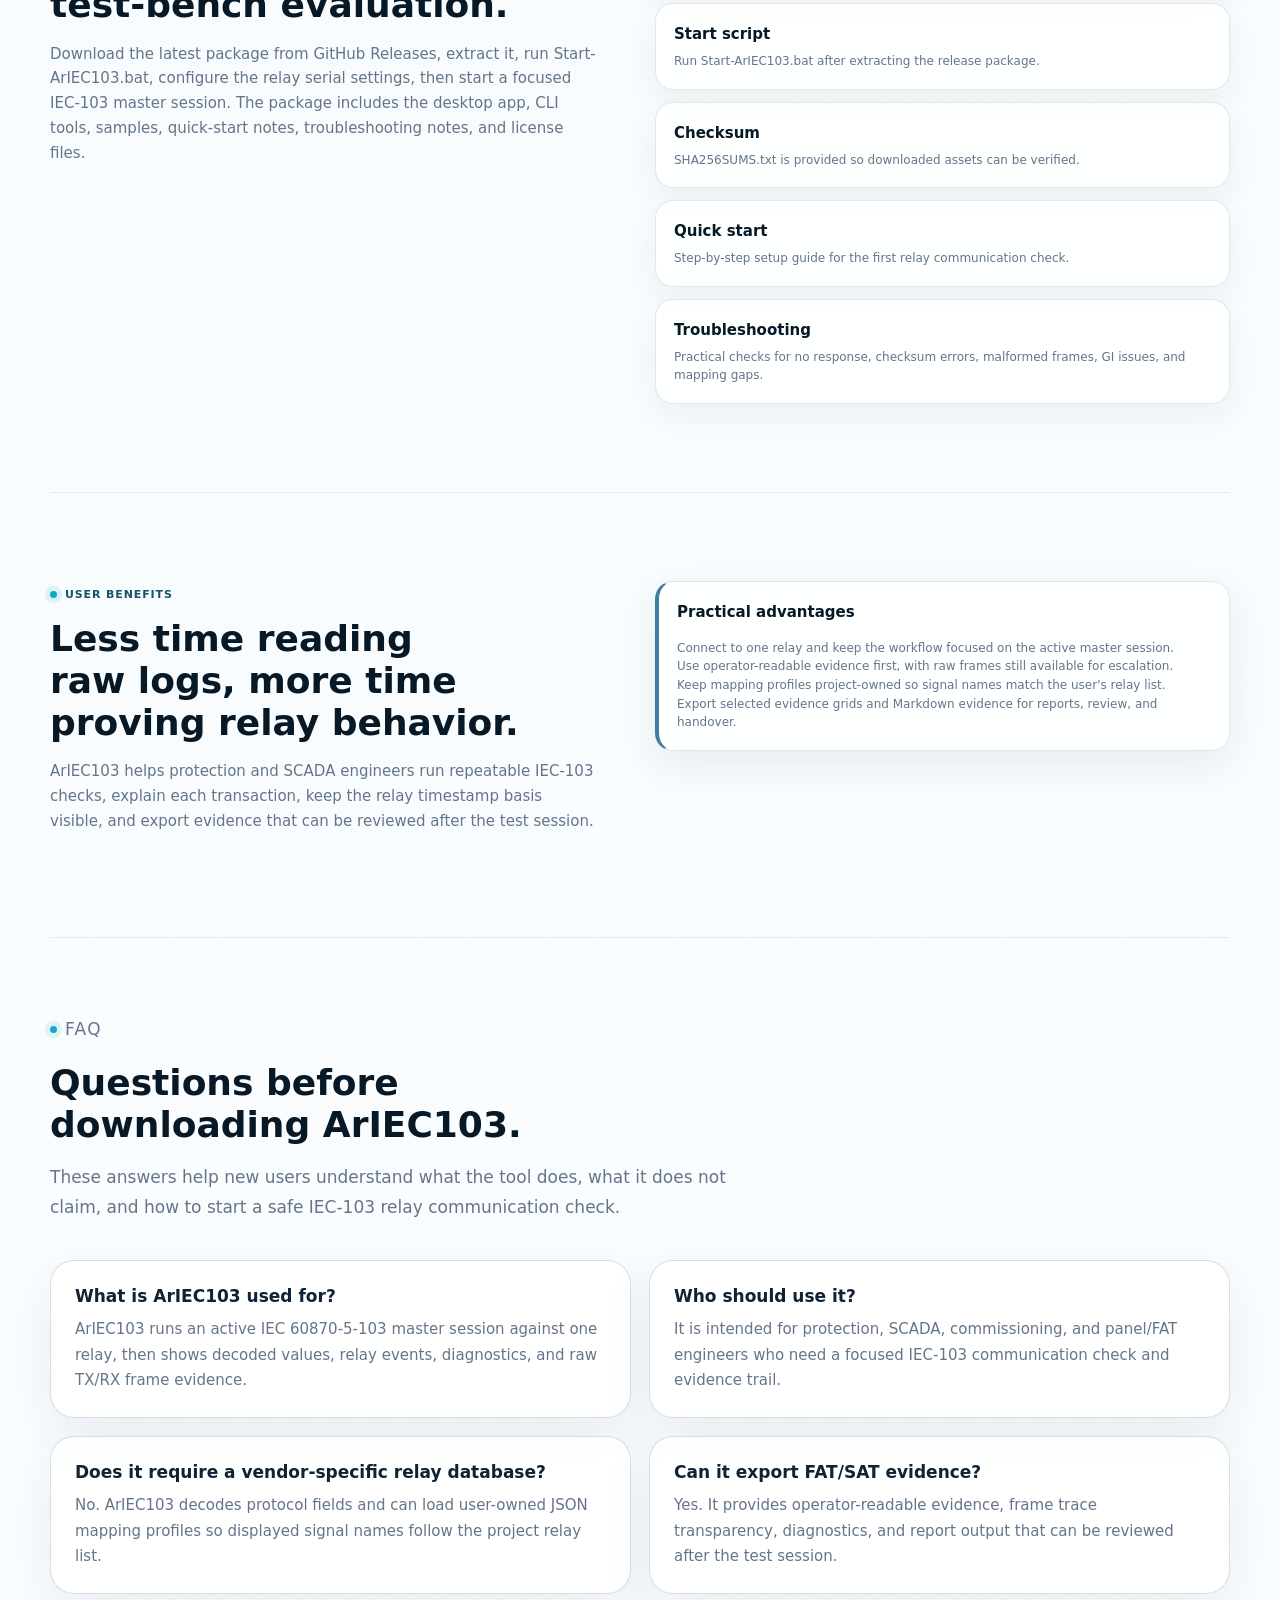
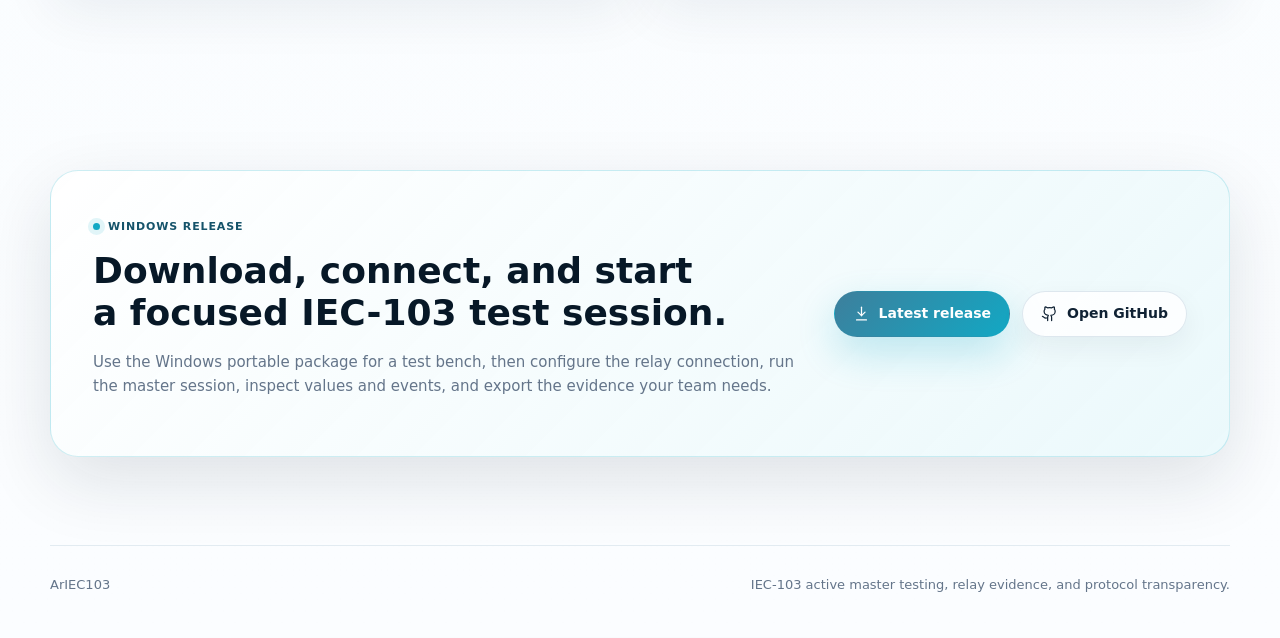
==== commit 42d5dd80: "SEO Optimizing" ====
--- a/docs/index.html
+++ b/docs/index.html
@@ -5,74 +5,172 @@
   <head>
     <meta charset="utf-8" />
     <meta name="viewport" content="width=device-width, initial-scale=1" />
-    <title>ArIEC103 IEC 60870-5-103 Active Master Tester | MasArray</title>
-    <meta
-      name="description"
-      content="IEC 60870-5-103 active master tester and analyzer for protection relay FAT/SAT evidence, controlled polling, user mapping, readable event logs, and raw protocol transparency."
-    />
+    <title>ArIEC103 | IEC 60870-5-103 Master Tester & Relay Analyzer</title>
+    <meta name="description" content="Windows IEC 60870-5-103 master tester and analyzer for protection relay FAT/SAT evidence, event logs, mapping profiles, and raw frame trace." />
+    <meta name="keywords" content="ArIEC103, IEC 60870-5-103, IEC-103, IEC103 master tester, protection relay tester, SCADA protocol analyzer, relay FAT, relay SAT, substation automation, FT1.2 frame trace, relay event log, WPF desktop tool" />
     <meta name="author" content="MasArray" />
     <meta name="creator" content="MasArray" />
     <meta name="publisher" content="MasArray" />
     <meta name="robots" content="index, follow, max-image-preview:large" />
     <meta name="theme-color" content="#0b6f86" />
     <meta name="application-name" content="ArIEC103" />
+    <meta name="format-detection" content="telephone=no" />
+    <link rel="canonical" href="https://masarray.github.io/ARIEC103/" />
     <link rel="icon" href="assets/brand/iec103-icon.png" />
     <link rel="apple-touch-icon" href="assets/brand/iec103-icon.png" />
+    <link rel="manifest" href="site.webmanifest" />
     <meta property="og:type" content="website" />
+    <meta property="og:locale" content="en_US" />
     <meta property="og:site_name" content="ArIEC103" />
-    <meta property="og:title" content="ArIEC103 IEC 60870-5-103 Active Master Tester" />
-    <meta property="og:description" content="IEC-103 master testing with readable operator evidence, relay timestamped event logs, frame trace transparency, and user-owned mapping profiles." />
-    <meta property="og:image" content="assets/screenshots/ariec103-screen-02.webp" />
+    <meta property="og:url" content="https://masarray.github.io/ARIEC103/" />
+    <meta property="og:title" content="ArIEC103 IEC 60870-5-103 Master Tester" />
+    <meta property="og:description" content="IEC-103 relay testing with readable operator evidence, relay timestamped event logs, user mapping profiles, and raw frame trace transparency." />
+    <meta property="og:image" content="https://masarray.github.io/ARIEC103/assets/screenshots/ariec103-screen-02.webp" />
+    <meta property="og:image:secure_url" content="https://masarray.github.io/ARIEC103/assets/screenshots/ariec103-screen-02.webp" />
+    <meta property="og:image:width" content="1800" />
+    <meta property="og:image:height" content="1080" />
+    <meta property="og:image:alt" content="ArIEC103 Windows desktop line monitor cockpit screenshot" />
     <meta name="twitter:card" content="summary_large_image" />
-    <meta name="twitter:title" content="ArIEC103 Active IEC-103 Master Tester" />
-    <meta name="twitter:description" content="IEC-103 active master tester and analyzer for relay FAT/SAT evidence." />
-    <meta name="twitter:image" content="assets/screenshots/ariec103-screen-02.webp" />
+    <meta name="twitter:title" content="ArIEC103 IEC-103 Master Tester" />
+    <meta name="twitter:description" content="Windows IEC-103 relay testing tool for FAT/SAT evidence, event logs, mapping profiles, and raw frame trace review." />
+    <meta name="twitter:image" content="https://masarray.github.io/ARIEC103/assets/screenshots/ariec103-screen-02.webp" />
+    <meta name="twitter:image:alt" content="ArIEC103 Windows desktop line monitor cockpit screenshot" />
     <link rel="stylesheet" href="styles.css" />
     <script src="script.js" defer></script>
     <script type="application/ld+json">
-      {
+{
         "@context": "https://schema.org",
         "@type": "SoftwareApplication",
         "name": "ArIEC103",
-        "alternateName": "IEC 60870-5-103 Active Master Tester",
-        "description": "IEC 60870-5-103 active master tester and analyzer for protection relay communication checks, FAT/SAT evidence, user mapping profiles, readable event logs, and raw frame transparency.",
+        "alternateName": [
+                "IEC 60870-5-103 Active Master Tester",
+                "IEC-103 Master Tester"
+        ],
+        "description": "Windows IEC 60870-5-103 master tester and analyzer for protection relay FAT/SAT evidence, event logs, mapping profiles, and raw frame trace.",
         "url": "https://masarray.github.io/ARIEC103/",
         "codeRepository": "https://github.com/masarray/ARIEC103",
         "downloadUrl": "https://github.com/masarray/ARIEC103/releases/latest",
         "operatingSystem": "Windows",
         "applicationCategory": "DeveloperApplication",
+        "softwareVersion": "1.2.33",
+        "isAccessibleForFree": true,
         "license": "https://github.com/masarray/ARIEC103/blob/main/LICENSE",
         "author": {
-          "@type": "Organization",
-          "name": "MasArray",
-          "url": "https://github.com/masarray"
+                "@type": "Organization",
+                "name": "MasArray",
+                "url": "https://github.com/masarray"
         },
         "publisher": {
-          "@type": "Organization",
-          "name": "MasArray",
-          "url": "https://github.com/masarray"
+                "@type": "Organization",
+                "name": "MasArray",
+                "url": "https://github.com/masarray"
         },
+        "audience": {
+                "@type": "Audience",
+                "audienceType": "Protection, SCADA, commissioning, panel FAT, and substation automation engineers"
+        },
+        "about": [
+                {
+                        "@type": "Thing",
+                        "name": "IEC 60870-5-103 relay communication"
+                },
+                {
+                        "@type": "Thing",
+                        "name": "Protection relay testing"
+                },
+                {
+                        "@type": "Thing",
+                        "name": "SCADA protocol diagnostics"
+                },
+                {
+                        "@type": "Thing",
+                        "name": "FAT and SAT evidence"
+                }
+        ],
         "offers": {
-          "@type": "Offer",
-          "price": "0",
-          "priceCurrency": "USD",
-          "url": "https://github.com/masarray/ARIEC103/releases/latest"
+                "@type": "Offer",
+                "price": "0",
+                "priceCurrency": "USD",
+                "url": "https://github.com/masarray/ARIEC103/releases/latest"
         },
+        "featureList": [
+                "IEC 60870-5-103 active master testing",
+                "Controlled Class 1 and Class 2 polling behavior",
+                "Relay timestamped event log",
+                "Operator evidence grid",
+                "Raw TX/RX frame trace",
+                "User-owned JSON signal mapping profiles",
+                "Markdown and JSON evidence export",
+                "Windows portable release package"
+        ],
         "screenshot": [
-          "https://masarray.github.io/ARIEC103/assets/screenshots/ariec103-screen-02.webp",
-          "https://masarray.github.io/ARIEC103/assets/screenshots/ariec103-screen-01.webp",
-          "https://masarray.github.io/ARIEC103/assets/screenshots/ariec103-screen-05.webp"
+                "https://masarray.github.io/ARIEC103/assets/screenshots/ariec103-screen-02.webp",
+                "https://masarray.github.io/ARIEC103/assets/screenshots/ariec103-screen-01.webp",
+                "https://masarray.github.io/ARIEC103/assets/screenshots/ariec103-screen-05.webp"
         ],
         "keywords": [
-          "IEC 60870-5-103 tester",
-          "IEC-103 master tester",
-          "protection relay FAT",
-          "SCADA protocol analyzer",
-          "FT1.2 frame trace",
-          "relay event log",
-          "IEC-103 protocol tool"
+                "IEC 60870-5-103 tester",
+                "IEC-103 master tester",
+                "IEC103 relay analyzer",
+                "protection relay FAT",
+                "SCADA protocol analyzer",
+                "FT1.2 frame trace",
+                "relay event log",
+                "substation automation testing"
         ]
-      }
+}
+    </script>
+    <script type="application/ld+json">
+{
+        "@context": "https://schema.org",
+        "@type": "FAQPage",
+        "mainEntity": [
+                {
+                        "@type": "Question",
+                        "name": "What is ArIEC103 used for?",
+                        "acceptedAnswer": {
+                                "@type": "Answer",
+                                "text": "ArIEC103 is used to run IEC 60870-5-103 active master test sessions against one protection relay, then review decoded values, relay events, diagnostics, and raw TX/RX frame evidence."
+                        }
+                },
+                {
+                        "@type": "Question",
+                        "name": "Does ArIEC103 need a vendor-specific relay database?",
+                        "acceptedAnswer": {
+                                "@type": "Answer",
+                                "text": "No. The application decodes protocol fields and can use user-owned JSON mapping profiles so project signal names match the approved relay list."
+                        }
+                },
+                {
+                        "@type": "Question",
+                        "name": "Can ArIEC103 export evidence for FAT or SAT review?",
+                        "acceptedAnswer": {
+                                "@type": "Answer",
+                                "text": "Yes. The tool keeps operator-readable evidence, relay event logs, diagnostics, frame trace data, and report output that can be reviewed after a test session."
+                        }
+                }
+        ]
+}
+    </script>
+    <script type="application/ld+json">
+{
+        "@context": "https://schema.org",
+        "@type": "BreadcrumbList",
+        "itemListElement": [
+                {
+                        "@type": "ListItem",
+                        "position": 1,
+                        "name": "MasArray",
+                        "item": "https://github.com/masarray"
+                },
+                {
+                        "@type": "ListItem",
+                        "position": 2,
+                        "name": "ArIEC103",
+                        "item": "https://masarray.github.io/ARIEC103/"
+                }
+        ]
+}
     </script>
   </head>
   <body>
@@ -91,8 +189,9 @@
         <a href="#polling">Polling</a>
         <a href="#evidence">Evidence</a>
         <a href="#how-to-use">How to use</a>
-        <a href="#release">Release</a>
+        <a href="#release">Download</a>
         <a href="#benefits">Benefits</a>
+        <a href="#faq">FAQ</a>
       </nav>
     </header>
 
@@ -325,20 +424,21 @@
 
       <section class="section split" id="release">
         <div class="reveal">
-          <p class="eyebrow">Release package</p>
-          <h2>Portable Windows packaging for easier field trials.</h2>
-          <p>
-            The repository now includes a release packaging workflow that builds a
-            Windows portable ZIP, creates a SHA256 checksum, and can publish the
-            package directly to GitHub Releases from a manual Actions run.
-          </p>
-        </div>
-        <div class="report-list reveal delay-1" aria-label="Release packaging outputs">
-          <div class="interactive-surface"><strong>Manual release</strong><span>Run the package workflow from GitHub Actions, set the version, and publish the release without local tag commands.</span></div>
-          <div class="interactive-surface"><strong>Portable ZIP</strong><span>Desktop app, CLI tools, quick-start docs, samples, and legal files are packaged together.</span></div>
-          <div class="interactive-surface"><strong>Checksum</strong><span>SHA256SUMS.txt is generated so downloaded assets can be verified.</span></div>
-          <div class="interactive-surface"><strong>Validation matrix</strong><span>docs/VALIDATION_MATRIX.md records simulator and relay validation before stable release claims.</span></div>
-          <div class="interactive-surface"><strong>Troubleshooting guide</strong><span>Practical checks for no response, checksum errors, malformed frames, GI issues, and mapping gaps.</span></div>
+          <p class="eyebrow">Download package</p>
+          <h2>Portable Windows ZIP for test-bench evaluation.</h2>
+          <p>
+            Download the latest package from GitHub Releases, extract it, run
+            Start-ArIEC103.bat, configure the relay serial settings, then start a
+            focused IEC-103 master session. The package includes the desktop app,
+            CLI tools, samples, quick-start notes, troubleshooting notes, and license files.
+          </p>
+        </div>
+        <div class="report-list reveal delay-1" aria-label="Release package contents">
+          <div class="interactive-surface"><strong>Portable ZIP</strong><span>Desktop app and CLI tools are packaged together for Windows users.</span></div>
+          <div class="interactive-surface"><strong>Start script</strong><span>Run Start-ArIEC103.bat after extracting the release package.</span></div>
+          <div class="interactive-surface"><strong>Checksum</strong><span>SHA256SUMS.txt is provided so downloaded assets can be verified.</span></div>
+          <div class="interactive-surface"><strong>Quick start</strong><span>Step-by-step setup guide for the first relay communication check.</span></div>
+          <div class="interactive-surface"><strong>Troubleshooting</strong><span>Practical checks for no response, checksum errors, malformed frames, GI issues, and mapping gaps.</span></div>
         </div>
       </section>
 
@@ -358,6 +458,35 @@
           <span>Use operator-readable evidence first, with raw frames still available for escalation.</span>
           <span>Keep mapping profiles project-owned so signal names match the user's relay list.</span>
           <span>Export selected evidence grids and Markdown evidence for reports, review, and handover.</span>
+        </div>
+      </section>
+
+      <section class="section faq-section" id="faq">
+        <div class="section-heading reveal">
+          <p class="eyebrow">FAQ</p>
+          <h2>Questions before downloading ArIEC103.</h2>
+          <p>
+            These answers help new users understand what the tool does, what it does not claim,
+            and how to start a safe IEC-103 relay communication check.
+          </p>
+        </div>
+        <div class="faq-grid">
+          <article class="faq-card reveal interactive-surface">
+            <h3>What is ArIEC103 used for?</h3>
+            <p>ArIEC103 runs an active IEC 60870-5-103 master session against one relay, then shows decoded values, relay events, diagnostics, and raw TX/RX frame evidence.</p>
+          </article>
+          <article class="faq-card reveal delay-1 interactive-surface">
+            <h3>Who should use it?</h3>
+            <p>It is intended for protection, SCADA, commissioning, and panel/FAT engineers who need a focused IEC-103 communication check and evidence trail.</p>
+          </article>
+          <article class="faq-card reveal delay-2 interactive-surface">
+            <h3>Does it require a vendor-specific relay database?</h3>
+            <p>No. ArIEC103 decodes protocol fields and can load user-owned JSON mapping profiles so displayed signal names follow the project relay list.</p>
+          </article>
+          <article class="faq-card reveal interactive-surface">
+            <h3>Can it export FAT/SAT evidence?</h3>
+            <p>Yes. It provides operator-readable evidence, frame trace transparency, diagnostics, and report output that can be reviewed after the test session.</p>
+          </article>
         </div>
       </section>
 
--- a/docs/styles.css
+++ b/docs/styles.css
@@ -1114,3 +1114,42 @@
     flex-direction: column;
   }
 }
+
+
+.faq-section {
+  padding-top: 76px;
+}
+
+.faq-grid {
+  display: grid;
+  grid-template-columns: repeat(2, minmax(0, 1fr));
+  gap: 18px;
+}
+
+.faq-card {
+  padding: 24px;
+  border: 1px solid rgba(201, 215, 226, 0.78);
+  border-radius: 24px;
+  background: rgba(255, 255, 255, 0.84);
+  box-shadow: 0 18px 54px rgba(17, 40, 64, 0.07);
+}
+
+.faq-card h3 {
+  margin: 0 0 10px;
+  font-size: 17px;
+  line-height: 1.32;
+  font-weight: 650;
+  color: var(--ink);
+}
+
+.faq-card p {
+  margin: 0;
+  color: var(--muted);
+  line-height: 1.68;
+}
+
+@media (max-width: 820px) {
+  .faq-grid {
+    grid-template-columns: 1fr;
+  }
+}
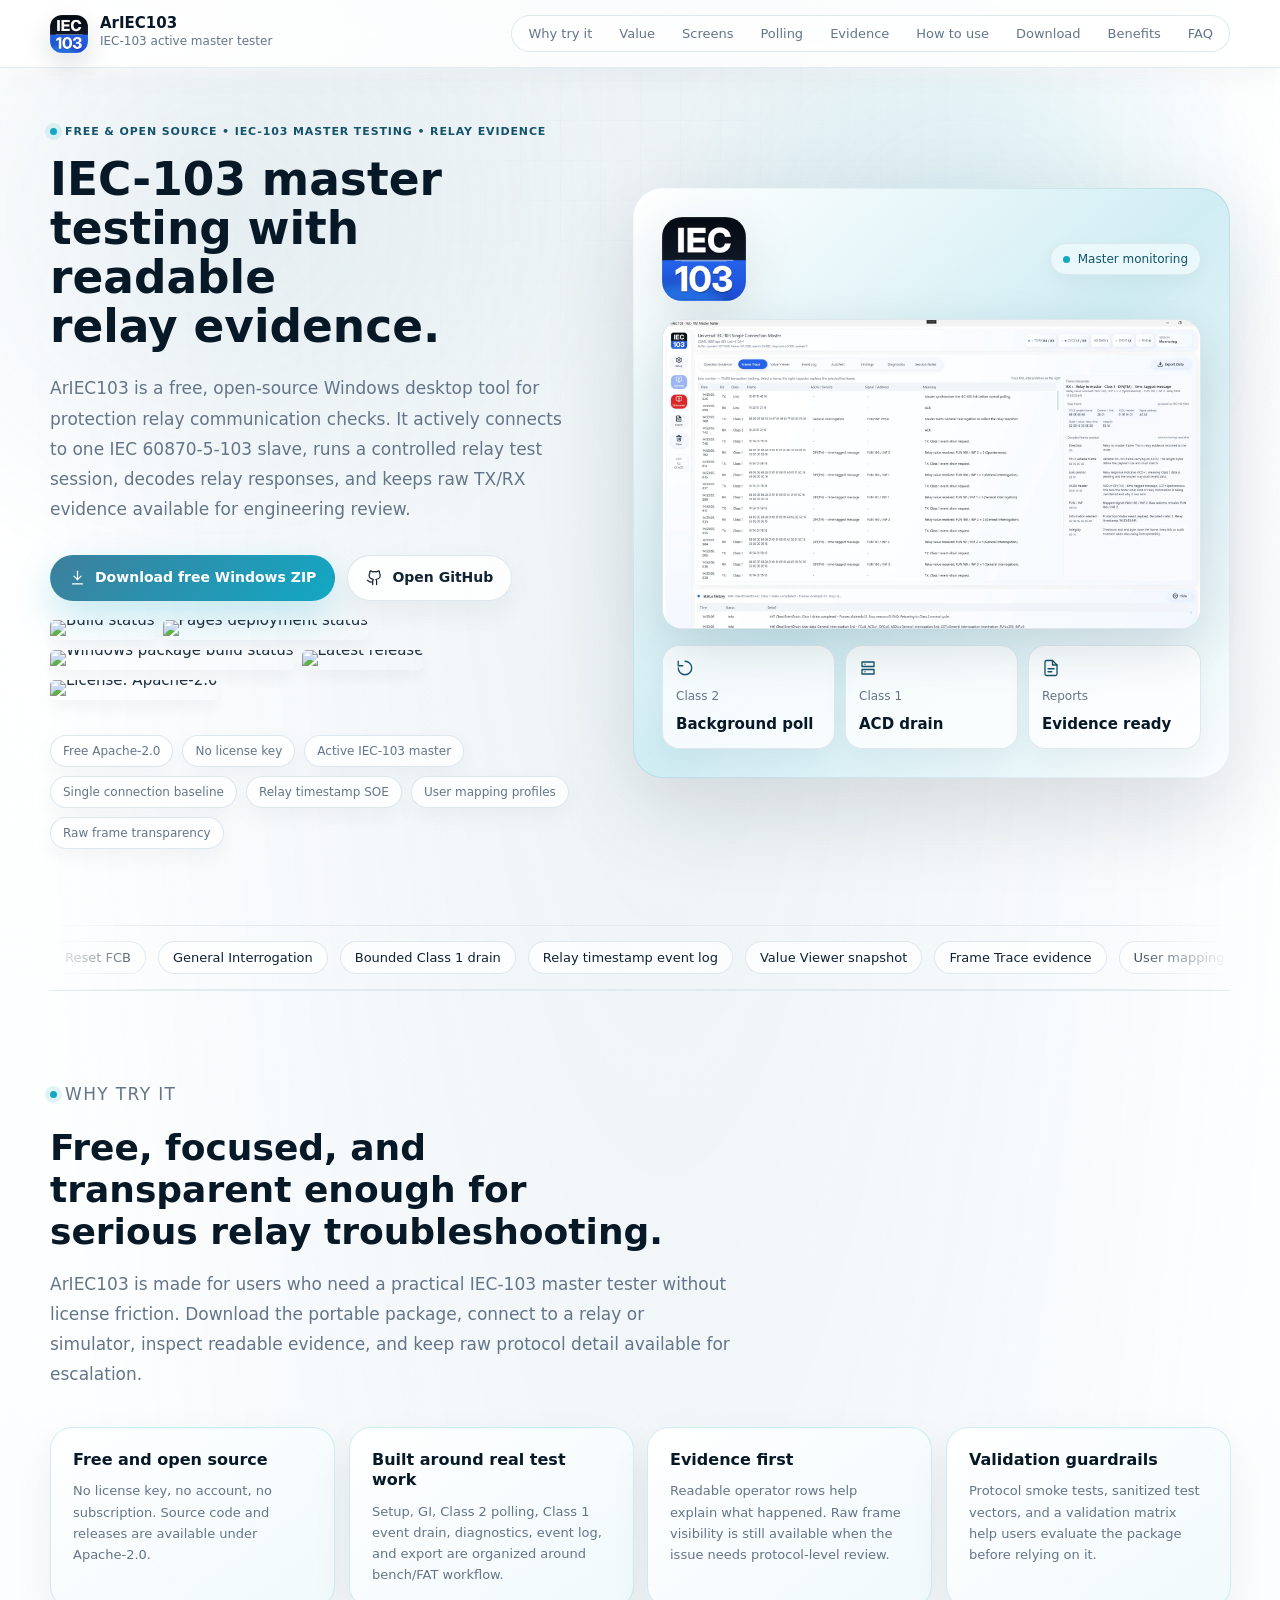
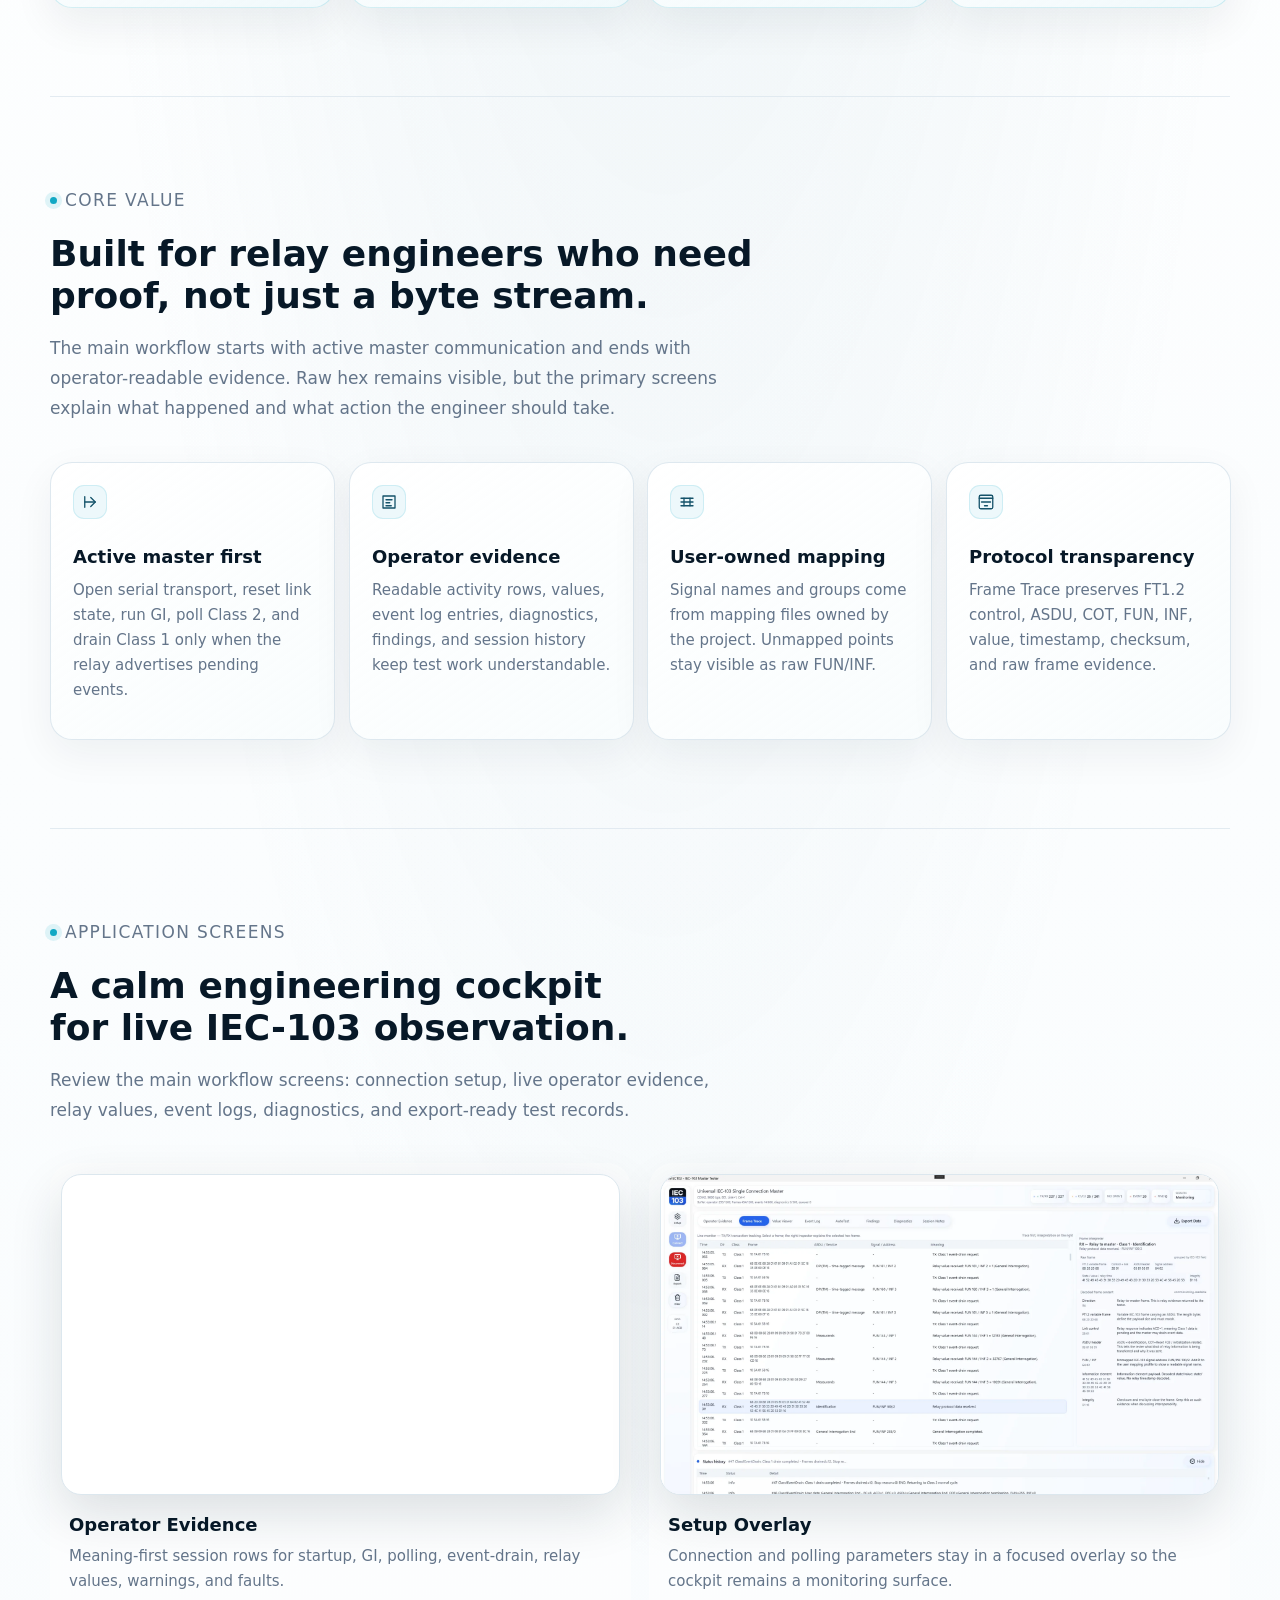
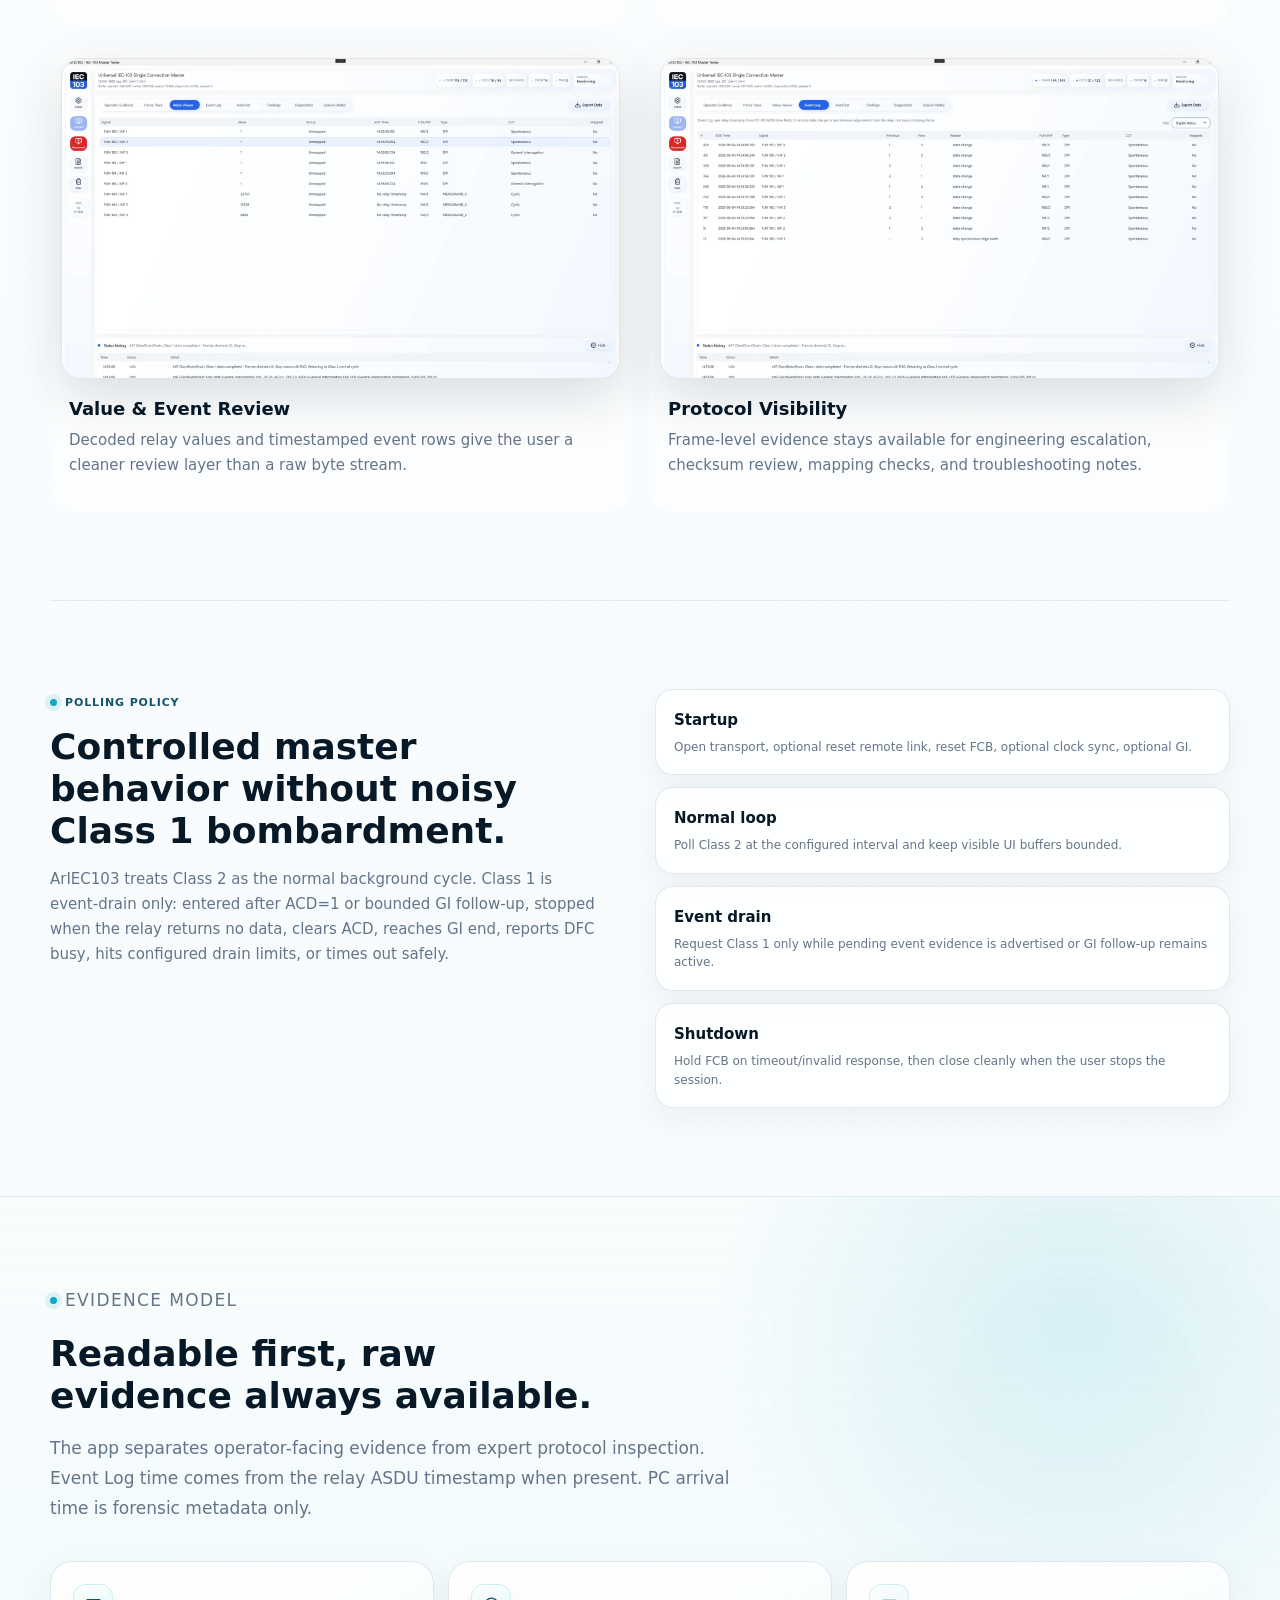
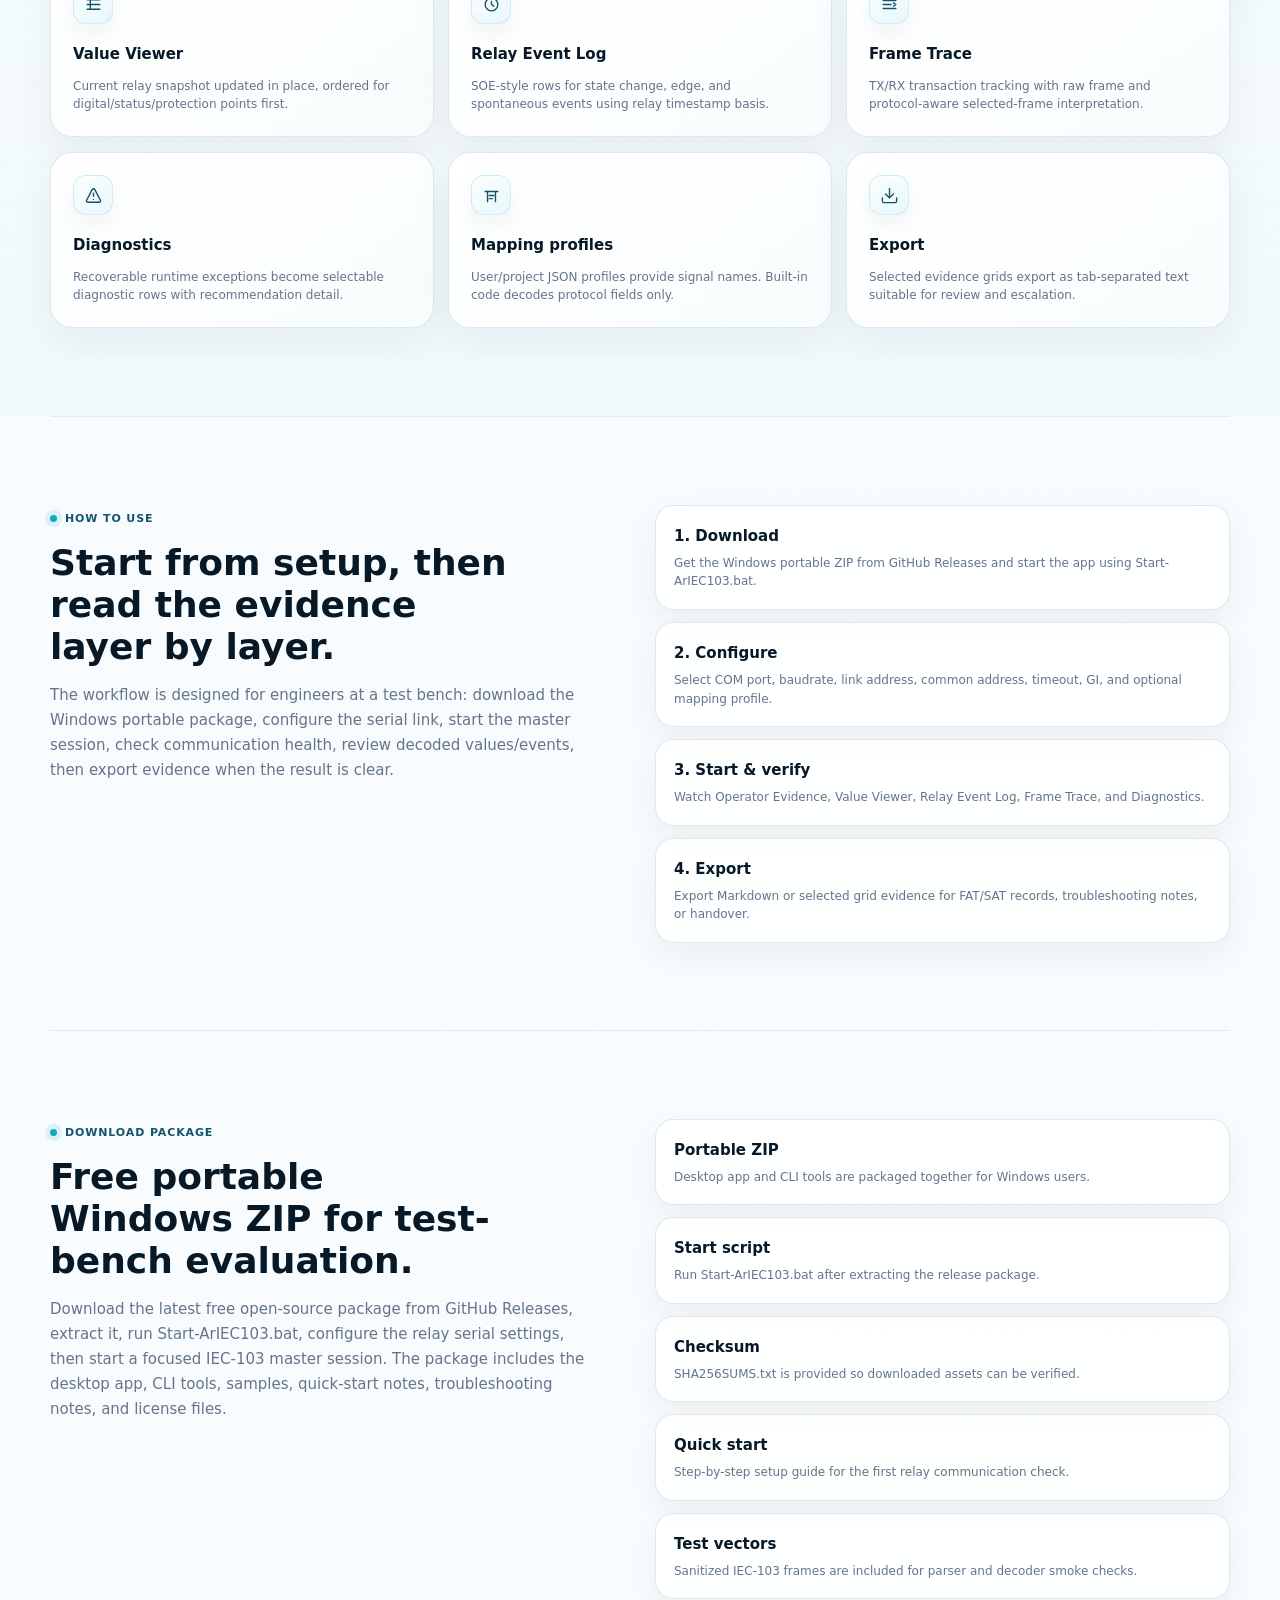
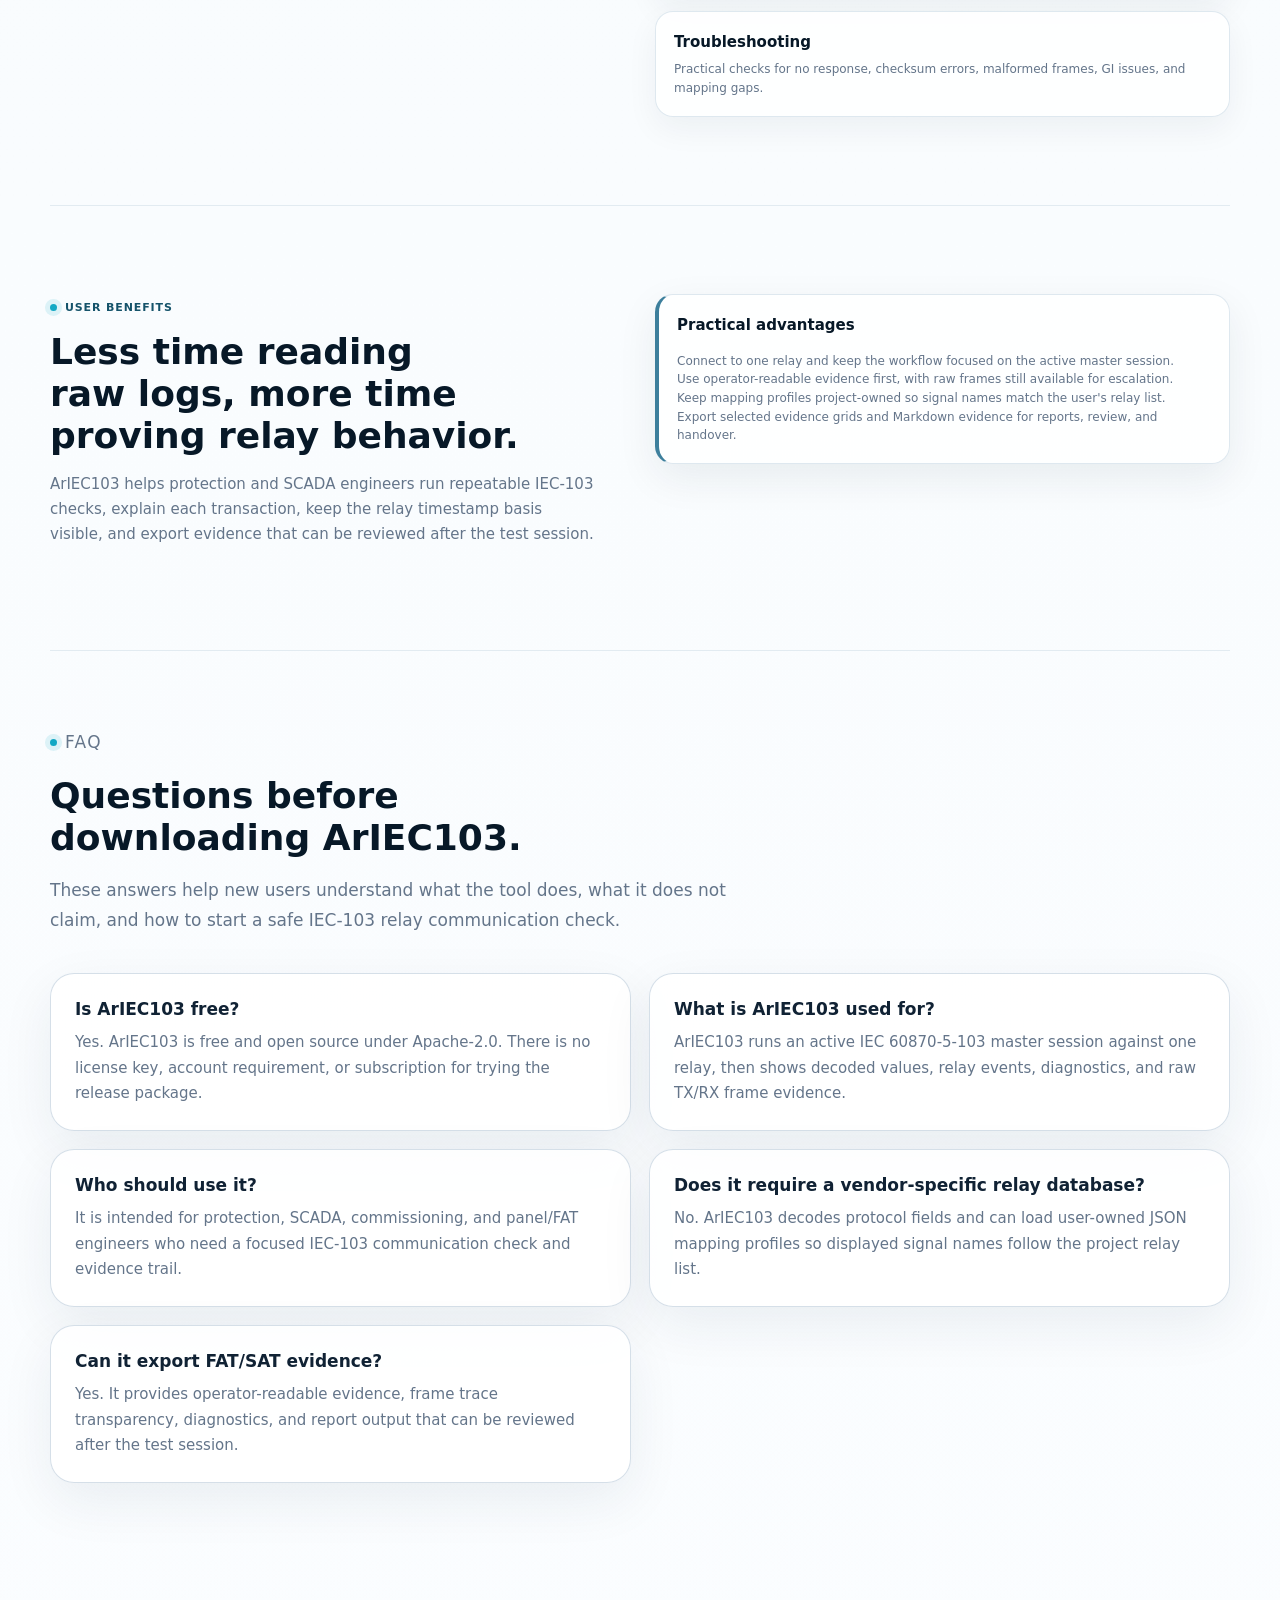
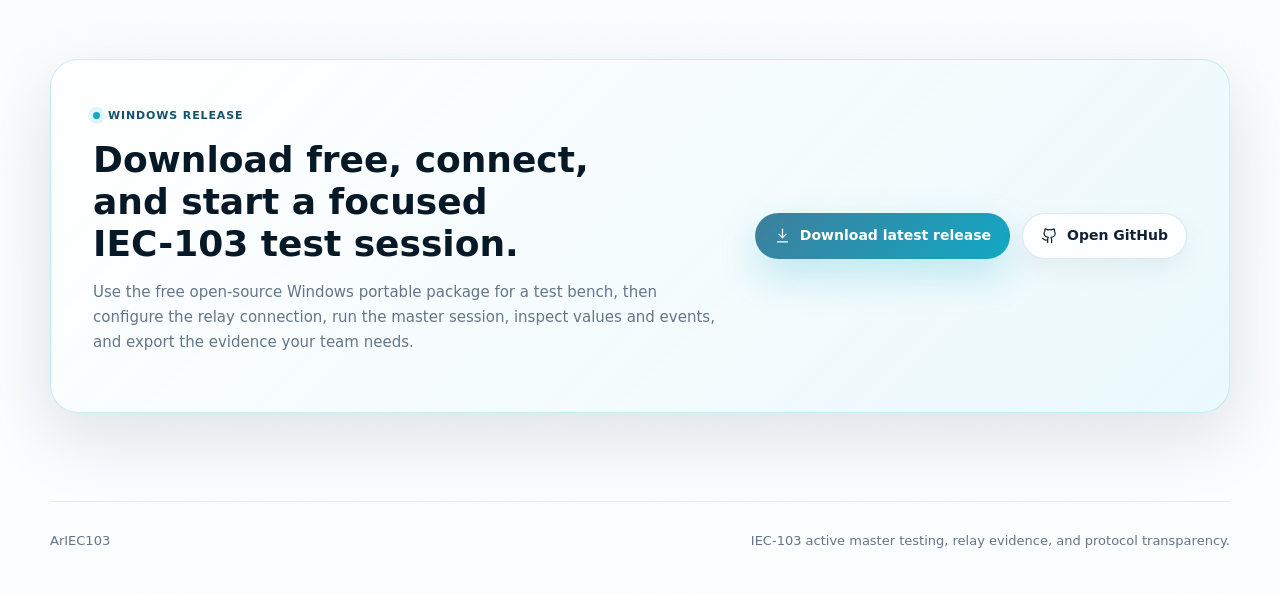
==== commit b6bd1a05: "v1.3.0 — field validation + user-conversion README/landing." ====
--- a/docs/index.html
+++ b/docs/index.html
@@ -5,8 +5,8 @@
   <head>
     <meta charset="utf-8" />
     <meta name="viewport" content="width=device-width, initial-scale=1" />
-    <title>ArIEC103 | IEC 60870-5-103 Master Tester & Relay Analyzer</title>
-    <meta name="description" content="Windows IEC 60870-5-103 master tester and analyzer for protection relay FAT/SAT evidence, event logs, mapping profiles, and raw frame trace." />
+    <title>ArIEC103 | Free IEC 60870-5-103 Master Tester & Relay Analyzer</title>
+    <meta name="description" content="Free open-source Windows IEC 60870-5-103 master tester and analyzer for protection relay FAT/SAT evidence, event logs, mapping profiles, and raw frame trace." />
     <meta name="keywords" content="ArIEC103, IEC 60870-5-103, IEC-103, IEC103 master tester, protection relay tester, SCADA protocol analyzer, relay FAT, relay SAT, substation automation, FT1.2 frame trace, relay event log, WPF desktop tool" />
     <meta name="author" content="MasArray" />
     <meta name="creator" content="MasArray" />
@@ -23,16 +23,16 @@
     <meta property="og:locale" content="en_US" />
     <meta property="og:site_name" content="ArIEC103" />
     <meta property="og:url" content="https://masarray.github.io/ARIEC103/" />
-    <meta property="og:title" content="ArIEC103 IEC 60870-5-103 Master Tester" />
-    <meta property="og:description" content="IEC-103 relay testing with readable operator evidence, relay timestamped event logs, user mapping profiles, and raw frame trace transparency." />
+    <meta property="og:title" content="ArIEC103 Free IEC 60870-5-103 Master Tester" />
+    <meta property="og:description" content="Free open-source IEC-103 relay testing with readable operator evidence, relay timestamped event logs, user mapping profiles, and raw frame trace transparency." />
     <meta property="og:image" content="https://masarray.github.io/ARIEC103/assets/screenshots/ariec103-screen-02.webp" />
     <meta property="og:image:secure_url" content="https://masarray.github.io/ARIEC103/assets/screenshots/ariec103-screen-02.webp" />
     <meta property="og:image:width" content="1800" />
     <meta property="og:image:height" content="1080" />
     <meta property="og:image:alt" content="ArIEC103 Windows desktop line monitor cockpit screenshot" />
     <meta name="twitter:card" content="summary_large_image" />
-    <meta name="twitter:title" content="ArIEC103 IEC-103 Master Tester" />
-    <meta name="twitter:description" content="Windows IEC-103 relay testing tool for FAT/SAT evidence, event logs, mapping profiles, and raw frame trace review." />
+    <meta name="twitter:title" content="ArIEC103 Free IEC-103 Master Tester" />
+    <meta name="twitter:description" content="Free open-source Windows IEC-103 relay testing tool for FAT/SAT evidence, event logs, mapping profiles, and raw frame trace review." />
     <meta name="twitter:image" content="https://masarray.github.io/ARIEC103/assets/screenshots/ariec103-screen-02.webp" />
     <meta name="twitter:image:alt" content="ArIEC103 Windows desktop line monitor cockpit screenshot" />
     <link rel="stylesheet" href="styles.css" />
@@ -46,14 +46,15 @@
                 "IEC 60870-5-103 Active Master Tester",
                 "IEC-103 Master Tester"
         ],
-        "description": "Windows IEC 60870-5-103 master tester and analyzer for protection relay FAT/SAT evidence, event logs, mapping profiles, and raw frame trace.",
+        "description": "Free open-source Windows IEC 60870-5-103 master tester and analyzer for protection relay FAT/SAT evidence, event logs, mapping profiles, and raw frame trace.",
         "url": "https://masarray.github.io/ARIEC103/",
         "codeRepository": "https://github.com/masarray/ARIEC103",
         "downloadUrl": "https://github.com/masarray/ARIEC103/releases/latest",
         "operatingSystem": "Windows",
         "applicationCategory": "DeveloperApplication",
-        "softwareVersion": "1.2.33",
+        "softwareVersion": "1.3.0",
         "isAccessibleForFree": true,
+        "isFamilyFriendly": true,
         "license": "https://github.com/masarray/ARIEC103/blob/main/LICENSE",
         "author": {
                 "@type": "Organization",
@@ -101,7 +102,9 @@
                 "Raw TX/RX frame trace",
                 "User-owned JSON signal mapping profiles",
                 "Markdown and JSON evidence export",
-                "Windows portable release package"
+                "Windows portable release package",
+                "Free and open-source Apache-2.0 software",
+                "Sanitized IEC-103 test vectors for release validation"
         ],
         "screenshot": [
                 "https://masarray.github.io/ARIEC103/assets/screenshots/ariec103-screen-02.webp",
@@ -127,6 +130,14 @@
         "mainEntity": [
                 {
                         "@type": "Question",
+                        "name": "Is ArIEC103 free?",
+                        "acceptedAnswer": {
+                                "@type": "Answer",
+                                "text": "Yes. ArIEC103 is free and open source under Apache-2.0, with no license key, account requirement, or subscription for trying the release package."
+                        }
+                },
+                {
+                        "@type": "Question",
                         "name": "What is ArIEC103 used for?",
                         "acceptedAnswer": {
                                 "@type": "Answer",
@@ -184,6 +195,7 @@
         </span>
       </a>
       <nav class="nav-links" aria-label="Main navigation">
+        <a href="#why">Why try it</a>
         <a href="#value">Value</a>
         <a href="#screens">Screens</a>
         <a href="#polling">Polling</a>
@@ -198,18 +210,18 @@
     <main id="top">
       <section class="hero">
         <div class="hero-copy reveal">
-          <p class="eyebrow">IEC-103 master testing &bull; relay FAT/SAT &bull; field evidence</p>
+          <p class="eyebrow">Free & open source &bull; IEC-103 master testing &bull; relay evidence</p>
           <h1>IEC-103 master testing with readable relay evidence.</h1>
           <p class="lead">
-            ArIEC103 is a Windows desktop tool for protection relay communication checks.
-            It actively connects to one IEC 60870-5-103 slave, runs a controlled
-            relay test session, decodes relay responses, and keeps raw TX/RX
-            evidence available for engineering review.
+            ArIEC103 is a free, open-source Windows desktop tool for protection relay
+            communication checks. It actively connects to one IEC 60870-5-103 slave,
+            runs a controlled relay test session, decodes relay responses, and keeps
+            raw TX/RX evidence available for engineering review.
           </p>
           <div class="hero-actions">
             <a class="button primary" href="https://github.com/masarray/ARIEC103/releases/latest">
               <svg class="button-icon" viewBox="0 0 24 24" aria-hidden="true"><path d="M12 3v12"/><path d="m7 10 5 5 5-5"/><path d="M5 21h14"/></svg>
-              <span>Get latest release</span>
+              <span>Download free Windows ZIP</span>
             </a>
             <a class="button secondary" href="https://github.com/masarray/ARIEC103">
               <svg class="button-icon" viewBox="0 0 24 24" aria-hidden="true"><path d="M15 22v-4a4.8 4.8 0 0 0-1-3.5c3 0 6-2 6-5.5a4.4 4.4 0 0 0-1.2-3.1 4.1 4.1 0 0 0-.1-3.1s-1-.3-3.4 1.2a11.5 11.5 0 0 0-6.2 0C6.7 2.5 5.7 2.8 5.7 2.8a4.1 4.1 0 0 0-.1 3.1A4.4 4.4 0 0 0 4.4 9c0 3.5 3 5.5 6 5.5A4.8 4.8 0 0 0 9.4 18v4"/><path d="M9 18c-4.5 2-5-2-7-2"/></svg>
@@ -234,6 +246,8 @@
             </a>
           </div>
           <div class="trust-strip" aria-label="Core product capabilities">
+            <span>Free Apache-2.0</span>
+            <span>No license key</span>
             <span>Active IEC-103 master</span>
             <span>Single connection baseline</span>
             <span>Relay timestamp SOE</span>
@@ -279,6 +293,36 @@
         </div>
       </section>
 
+      <section class="section why-section" id="why">
+        <div class="section-heading reveal">
+          <p class="eyebrow">Why try it</p>
+          <h2>Free, focused, and transparent enough for serious relay troubleshooting.</h2>
+          <p>
+            ArIEC103 is made for users who need a practical IEC-103 master tester without
+            license friction. Download the portable package, connect to a relay or simulator,
+            inspect readable evidence, and keep raw protocol detail available for escalation.
+          </p>
+        </div>
+        <div class="proof-grid">
+          <article class="proof-card reveal interactive-surface">
+            <strong>Free and open source</strong>
+            <span>No license key, no account, no subscription. Source code and releases are available under Apache-2.0.</span>
+          </article>
+          <article class="proof-card reveal delay-1 interactive-surface">
+            <strong>Built around real test work</strong>
+            <span>Setup, GI, Class 2 polling, Class 1 event drain, diagnostics, event log, and export are organized around bench/FAT workflow.</span>
+          </article>
+          <article class="proof-card reveal delay-2 interactive-surface">
+            <strong>Evidence first</strong>
+            <span>Readable operator rows help explain what happened. Raw frame visibility is still available when the issue needs protocol-level review.</span>
+          </article>
+          <article class="proof-card reveal delay-3 interactive-surface">
+            <strong>Validation guardrails</strong>
+            <span>Protocol smoke tests, sanitized test vectors, and a validation matrix help users evaluate the package before relying on it.</span>
+          </article>
+        </div>
+      </section>
+
       <section class="section value-section" id="value">
         <div class="section-heading reveal">
           <p class="eyebrow">Core value</p>
@@ -337,6 +381,20 @@
             <h3>Setup Overlay</h3>
             <p>Connection and polling parameters stay in a focused overlay so the cockpit remains a monitoring surface.</p>
           </article>
+          <article class="reveal delay-2 interactive-surface screen-card">
+            <button class="screen-frame zoom-trigger" type="button" data-full="assets/screenshots/ariec103-screen-03.webp" data-title="Value and Event Review">
+              <img src="assets/screenshots/ariec103-screen-03.webp" width="1800" height="1080" alt="Value and event review screenshot" loading="lazy" decoding="async" />
+            </button>
+            <h3>Value & Event Review</h3>
+            <p>Decoded relay values and timestamped event rows give the user a cleaner review layer than a raw byte stream.</p>
+          </article>
+          <article class="reveal delay-3 interactive-surface screen-card">
+            <button class="screen-frame zoom-trigger" type="button" data-full="assets/screenshots/ariec103-screen-04.webp" data-title="Protocol Visibility">
+              <img src="assets/screenshots/ariec103-screen-04.webp" width="1800" height="1080" alt="Protocol visibility screenshot" loading="lazy" decoding="async" />
+            </button>
+            <h3>Protocol Visibility</h3>
+            <p>Frame-level evidence stays available for engineering escalation, checksum review, mapping checks, and troubleshooting notes.</p>
+          </article>
         </div>
       </section>
 
@@ -425,11 +483,11 @@
       <section class="section split" id="release">
         <div class="reveal">
           <p class="eyebrow">Download package</p>
-          <h2>Portable Windows ZIP for test-bench evaluation.</h2>
-          <p>
-            Download the latest package from GitHub Releases, extract it, run
-            Start-ArIEC103.bat, configure the relay serial settings, then start a
-            focused IEC-103 master session. The package includes the desktop app,
+          <h2>Free portable Windows ZIP for test-bench evaluation.</h2>
+          <p>
+            Download the latest free open-source package from GitHub Releases, extract it,
+            run Start-ArIEC103.bat, configure the relay serial settings, then start
+            a focused IEC-103 master session. The package includes the desktop app,
             CLI tools, samples, quick-start notes, troubleshooting notes, and license files.
           </p>
         </div>
@@ -438,6 +496,7 @@
           <div class="interactive-surface"><strong>Start script</strong><span>Run Start-ArIEC103.bat after extracting the release package.</span></div>
           <div class="interactive-surface"><strong>Checksum</strong><span>SHA256SUMS.txt is provided so downloaded assets can be verified.</span></div>
           <div class="interactive-surface"><strong>Quick start</strong><span>Step-by-step setup guide for the first relay communication check.</span></div>
+          <div class="interactive-surface"><strong>Test vectors</strong><span>Sanitized IEC-103 frames are included for parser and decoder smoke checks.</span></div>
           <div class="interactive-surface"><strong>Troubleshooting</strong><span>Practical checks for no response, checksum errors, malformed frames, GI issues, and mapping gaps.</span></div>
         </div>
       </section>
@@ -472,6 +531,10 @@
         </div>
         <div class="faq-grid">
           <article class="faq-card reveal interactive-surface">
+            <h3>Is ArIEC103 free?</h3>
+            <p>Yes. ArIEC103 is free and open source under Apache-2.0. There is no license key, account requirement, or subscription for trying the release package.</p>
+          </article>
+          <article class="faq-card reveal delay-1 interactive-surface">
             <h3>What is ArIEC103 used for?</h3>
             <p>ArIEC103 runs an active IEC 60870-5-103 master session against one relay, then shows decoded values, relay events, diagnostics, and raw TX/RX frame evidence.</p>
           </article>
@@ -494,9 +557,9 @@
         <div class="download-card reveal interactive-surface">
           <div>
             <p class="eyebrow">Windows release</p>
-            <h2>Download, connect, and start a focused IEC-103 test session.</h2>
+            <h2>Download free, connect, and start a focused IEC-103 test session.</h2>
             <p>
-              Use the Windows portable package for a test bench, then configure the
+              Use the free open-source Windows portable package for a test bench, then configure the
               relay connection, run the master session, inspect values and events,
               and export the evidence your team needs.
             </p>
@@ -504,7 +567,7 @@
           <div class="download-actions">
             <a class="button primary" href="https://github.com/masarray/ARIEC103/releases/latest">
               <svg class="button-icon" viewBox="0 0 24 24" aria-hidden="true"><path d="M12 3v12"/><path d="m7 10 5 5 5-5"/><path d="M5 21h14"/></svg>
-              <span>Latest release</span>
+              <span>Download latest release</span>
             </a>
             <a class="button secondary" href="https://github.com/masarray/ARIEC103">
               <svg class="button-icon" viewBox="0 0 24 24" aria-hidden="true"><path d="M15 22v-4a4.8 4.8 0 0 0-1-3.5c3 0 6-2 6-5.5a4.4 4.4 0 0 0-1.2-3.1 4.1 4.1 0 0 0-.1-3.1s-1-.3-3.4 1.2a11.5 11.5 0 0 0-6.2 0C6.7 2.5 5.7 2.8 5.7 2.8a4.1 4.1 0 0 0-.1 3.1A4.4 4.4 0 0 0 4.4 9c0 3.5 3 5.5 6 5.5A4.8 4.8 0 0 0 9.4 18v4"/><path d="M9 18c-4.5 2-5-2-7-2"/></svg>
--- a/docs/styles.css
+++ b/docs/styles.css
@@ -1153,3 +1153,59 @@
     grid-template-columns: 1fr;
   }
 }
+
+.why-section {
+  position: relative;
+}
+
+.proof-grid {
+  display: grid;
+  grid-template-columns: repeat(4, minmax(0, 1fr));
+  gap: 14px;
+}
+
+.proof-card {
+  min-height: 176px;
+  border: 1px solid rgba(18, 168, 196, 0.18);
+  border-radius: 22px;
+  padding: 22px;
+  background:
+    linear-gradient(145deg, rgba(255, 255, 255, 0.98), rgba(237, 248, 251, 0.82)),
+    var(--surface);
+  box-shadow: 0 16px 42px rgba(15, 34, 52, 0.065);
+  transition: transform 260ms var(--spring), border-color 260ms var(--ease), box-shadow 260ms var(--ease);
+}
+
+.proof-card:hover {
+  transform: translateY(-4px);
+  border-color: rgba(18, 168, 196, 0.32);
+  box-shadow: 0 26px 70px rgba(15, 34, 52, 0.11);
+}
+
+.proof-card strong {
+  display: block;
+  margin-bottom: 10px;
+  color: var(--ink-strong);
+  font-size: 16px;
+  font-weight: 620;
+  line-height: 1.28;
+}
+
+.proof-card span {
+  display: block;
+  color: var(--muted);
+  font-size: 13px;
+  line-height: 1.62;
+}
+
+@media (max-width: 980px) {
+  .proof-grid {
+    grid-template-columns: repeat(2, minmax(0, 1fr));
+  }
+}
+
+@media (max-width: 620px) {
+  .proof-grid {
+    grid-template-columns: 1fr;
+  }
+}
